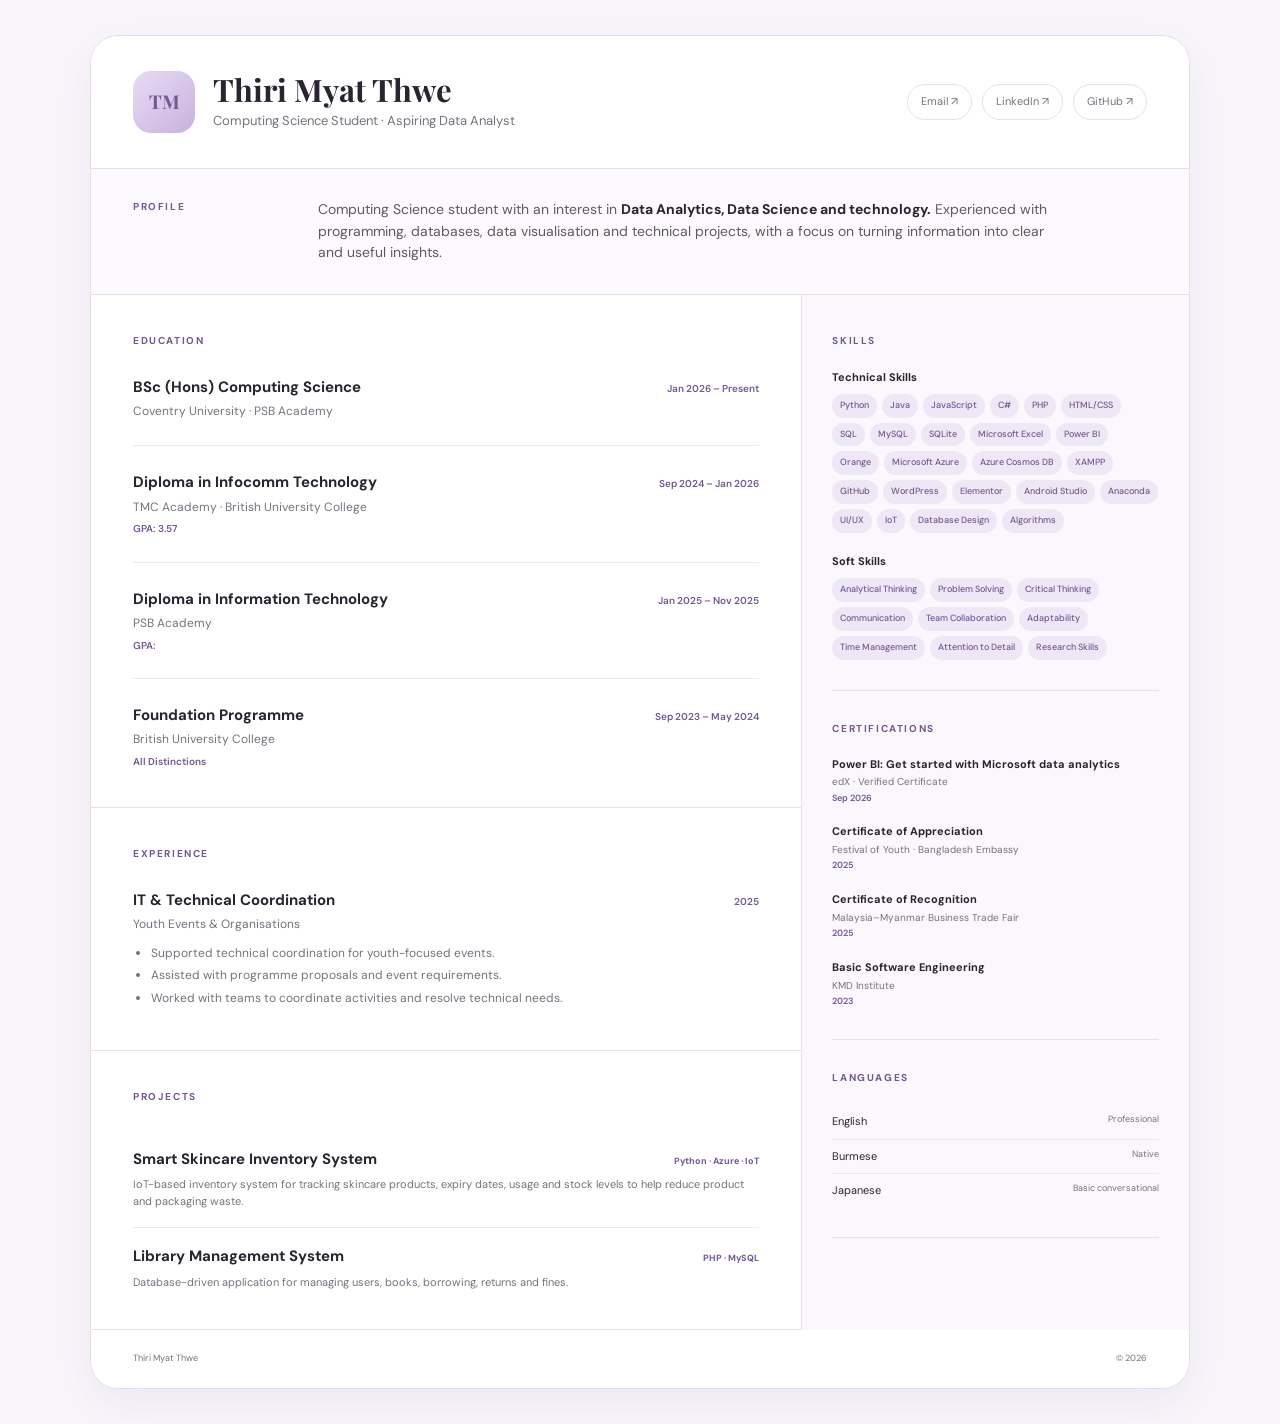
==== index.html @ 26fe5dc4 "Add files via upload" ====
<!DOCTYPE html>
<html lang="en">
<head>
    <meta charset="UTF-8">
    <meta name="viewport" content="width=device-width, initial-scale=1.0">

    <title>Thiri Myat Thwe | CV</title>

    <meta
        name="description"
        content="Thiri Myat Thwe — Computing Science student and aspiring Data Analyst."
    >

    <link rel="stylesheet" href="style.css">

    <link
        href="https://fonts.googleapis.com/css2?family=DM+Sans:wght@400;500;600;700&family=Playfair+Display:wght@600;700&display=swap"
        rel="stylesheet"
    >
</head>

<body>

    <div class="page">

        <!-- HEADER -->

        <header class="header">

            <div class="identity">

                <div class="avatar">
                    TM
                </div>

                <div>
                    <h1>Thiri Myat Thwe</h1>

                    <p>
                        Computing Science Student · Aspiring Data Analyst
                    </p>
                </div>

            </div>


            <div class="header-links">

                <a href="mailto:thirimyatthwe40@gmail.com">
                    Email ↗
                </a>

                <a
                    href="https://www.linkedin.com/in/thiri-myat-thwe-n1k1/"
                    target="_blank"
                >
                    LinkedIn ↗
                </a>

                <a
                    href="https://github.com/niki-ashlynn"
                    target="_blank"
                >
                    GitHub ↗
                </a>

            </div>

        </header>


        <!-- PROFILE -->

        <section class="profile">

            <div class="section-label">
                PROFILE
            </div>

            <div class="profile-content">

                <p>
                    Computing Science student with an interest in
                    <strong>Data Analytics, Data Science and technology.</strong>
                    Experienced with programming, databases, data visualisation
                    and technical projects, with a focus on turning information
                    into clear and useful insights.
                </p>

            </div>

        </section>


        <!-- TWO COLUMN AREA -->

        <div class="main-grid">


            <!-- LEFT COLUMN -->

            <main>


                <!-- EDUCATION -->

                <section class="cv-section">

                    <div class="section-label">
                        EDUCATION
                    </div>


                    <div class="entry">

                        <div class="entry-top">

                            <h2>
                                BSc (Hons) Computing Science
                            </h2>

                            <span>
                                Jan 2026 – Present
                            </span>

                        </div>

                        <p class="institution">
                            Coventry University · PSB Academy
                        </p>

                    </div>


                    <div class="entry">

                        <div class="entry-top">

                            <h2>
                                Diploma in Infocomm Technology
                            </h2>

                            <span>
                                Sep 2024 – Jan 2026
                            </span>

                        </div>

                        <p class="institution">
                            TMC Academy · British University College
                        </p>

                        <p class="detail">
                            GPA: 3.57
                        </p>

                    </div>


                    <div class="entry">

                        <div class="entry-top">

                            <h2>
                                Diploma in Information Technology
                            </h2>

                            <span>
                                Jan 2025 – Nov 2025
                            </span>

                        </div>

                        <p class="institution">
                            PSB Academy
                        </p>

                        <p class="detail">
                            GPA: 
                        </p>

                    </div>


                    <div class="entry">

                        <div class="entry-top">

                            <h2>
                                Foundation Programme
                            </h2>

                            <span>
                                Sep 2023 – May 2024
                            </span>

                        </div>

                        <p class="institution">
                            British University College
                        </p>

                        <p class="detail">
                            All Distinctions
                        </p>

                    </div>

                </section>


                <!-- EXPERIENCE -->

                <section class="cv-section">

                    <div class="section-label">
                        EXPERIENCE
                    </div>


                    <div class="entry">

                        <div class="entry-top">

                            <h2>
                                IT & Technical Coordination
                            </h2>

                            <span>
                                2025
                            </span>

                        </div>

                        <p class="institution">
                            Youth Events & Organisations
                        </p>

                        <ul>
                            <li>
                                Supported technical coordination for
                                youth-focused events.
                            </li>

                            <li>
                                Assisted with programme proposals and
                                event requirements.
                            </li>

                            <li>
                                Worked with teams to coordinate activities
                                and resolve technical needs.
                            </li>
                        </ul>

                    </div>

                </section>


                <!-- PROJECTS -->

                <section class="cv-section">

                    <div class="section-label">
                        PROJECTS
                    </div>


                    <div class="project">

                        <div class="project-title">

                            <h2>
                                Smart Skincare Inventory System
                            </h2>

                            <span>
                                Python · Azure · IoT
                            </span>

                        </div>

                        <p>
                            IoT-based inventory system for tracking skincare
                            products, expiry dates, usage and stock levels
                            to help reduce product and packaging waste.
                        </p>

                    </div>


                    <div class="project">

                        <div class="project-title">

                            <h2>
                                Library Management System
                            </h2>

                            <span>
                                PHP · MySQL
                            </span>

                        </div>

                        <p>
                            Database-driven application for managing users,
                            books, borrowing, returns and fines.
                        </p>

                    </div>

                </section>

            </main>


            <!-- RIGHT COLUMN -->

            <aside>


                <!-- SKILLS -->

<section class="side-section">

    <div class="section-label">
        SKILLS
    </div>

    <div class="skill-group">

        <h3>Technical Skills</h3>

        <div class="tags">
            <span>Python</span>
            <span>Java</span>
            <span>JavaScript</span>
            <span>C#</span>
            <span>PHP</span>
            <span>HTML/CSS</span>
            <span>SQL</span>
            <span>MySQL</span>
            <span>SQLite</span>
            <span>Microsoft Excel</span>
            <span>Power BI</span>
            <span>Orange</span>
            <span>Microsoft Azure</span>
            <span>Azure Cosmos DB</span>
            <span>XAMPP</span>
            <span>GitHub</span>
            <span>WordPress</span>
            <span>Elementor</span>
            <span>Android Studio</span>
            <span>Anaconda</span>
            <span>UI/UX</span>
            <span>IoT</span>
            <span>Database Design</span>
            <span>Algorithms</span>
        </div>

    </div>


    <div class="skill-group">

        <h3>Soft Skills</h3>

        <div class="tags">
            <span>Analytical Thinking</span>
            <span>Problem Solving</span>
            <span>Critical Thinking</span>
            <span>Communication</span>
            <span>Team Collaboration</span>
            <span>Adaptability</span>
            <span>Time Management</span>
            <span>Attention to Detail</span>
            <span>Research Skills</span>
        </div>

    </div>

</section>

                </section>


                <!-- CERTIFICATIONS -->

                <section class="side-section">

                    <div class="section-label">
                        CERTIFICATIONS
                    </div>


                    <div class="cert">

                        <h3>
                            Power BI: Get started with Microsoft data analytics
                        </h3>

                        <p>
                            edX · Verified Certificate
                        </p>

                        <span>
                            Sep 2026
                        </span>

                    </div>


                    <div class="cert">

                        <h3>
                            Certificate of Appreciation
                        </h3>

                        <p>
                            Festival of Youth · Bangladesh Embassy
                        </p>

                        <span>
                            2025
                        </span>

                    </div>


                    <div class="cert">

                        <h3>
                            Certificate of Recognition
                        </h3>

                        <p>
                            Malaysia–Myanmar Business Trade Fair
                        </p>

                        <span>
                            2025
                        </span>

                    </div>


                    <div class="cert">

                        <h3>
                            Basic Software Engineering
                        </h3>

                        <p>
                            KMD Institute
                        </p>

                        <span>
                            2023
                        </span>

                    </div>

                </section>


                <!-- LANGUAGES -->

                <section class="side-section">

                    <div class="section-label">
                        LANGUAGES
                    </div>

                    <div class="language">
                        <span>English</span>
                        <small>Professional</small>
                    </div>

                    <div class="language">
                        <span>Burmese</span>
                        <small>Native</small>
                    </div>

                    <div class="language">
                        <span>Japanese</span>
                        <small>Basic conversational</small>

                    </div>

                </section>


                
            </aside>

        </div>


        <!-- FOOTER -->

        <footer>

            <span>
                Thiri Myat Thwe
            </span>

            <span>
                © <span id="year"></span>
            </span>

        </footer>

    </div>


    <script src="script.js"></script>

</body>
</html>
---- style.css ----
/* ---------------------------------------------
   variables
--------------------------------------------- */

:root {

    --background: #f8f6fb;
    --white: #ffffff;

    --lavender: #a98acb;
    --lavender-dark: #745693;
    --lavender-light: #eee7f6;

    --text: #29242f;
    --muted: #77717e;

    --border: #e7dfed;

    --shadow:
        0 15px 45px rgba(92, 63, 117, 0.08);

    --radius: 20px;
}


/* ---------------------------------------------
   reset
--------------------------------------------- */

* {
    margin: 0;
    padding: 0;
    box-sizing: border-box;
}

html {
    scroll-behavior: smooth;
}

body {

    background: var(--background);

    color: var(--text);

    font-family: "DM Sans", sans-serif;

    line-height: 1.55;
}

a {
    color: inherit;
    text-decoration: none;
}


/* ---------------------------------------------
   main page
--------------------------------------------- */

.page {

    width: min(1100px, calc(100% - 32px));

    margin: 35px auto;

    background: var(--white);

    border: 1px solid var(--border);

    border-radius: 28px;

    box-shadow: var(--shadow);

    overflow: hidden;
}


/* ---------------------------------------------
   header
--------------------------------------------- */

.header {

    padding: 35px 42px;

    display: flex;

    align-items: center;

    justify-content: space-between;

    gap: 30px;

    border-bottom: 1px solid var(--border);
}

.identity {

    display: flex;

    align-items: center;

    gap: 18px;
}

.avatar {

    width: 62px;
    height: 62px;

    display: grid;

    place-items: center;

    flex-shrink: 0;

    border-radius: 18px;

    background:
        linear-gradient(
            135deg,
            #e8dcf4,
            #c8b1df
        );

    color: var(--lavender-dark);

    font-family: "Playfair Display", serif;

    font-size: 19px;

    font-weight: 700;
}

.identity h1 {

    font-family: "Playfair Display", serif;

    font-size: 31px;

    line-height: 1.1;
}

.identity p {

    margin-top: 5px;

    color: var(--muted);

    font-size: 13px;
}

.header-links {

    display: flex;

    gap: 10px;

    flex-wrap: wrap;

    justify-content: flex-end;
}

.header-links a {

    padding: 8px 13px;

    border: 1px solid var(--border);

    border-radius: 999px;

    color: var(--muted);

    font-size: 11px;

    transition: 0.2s;
}

.header-links a:hover {

    background: var(--lavender-light);

    color: var(--lavender-dark);

    border-color: #d9cbe7;
}


/* ---------------------------------------------
   profile
--------------------------------------------- */

.profile {

    display: grid;

    grid-template-columns: 150px 1fr;

    gap: 35px;

    padding: 30px 42px;

    background: #fcfaff;

    border-bottom: 1px solid var(--border);
}

.section-label {

    color: var(--lavender-dark);

    font-size: 10px;

    font-weight: 700;

    letter-spacing: 0.16em;
}

.profile-content {

    max-width: 730px;
}

.profile-content p {

    color: #5f5866;

    font-size: 14px;
}

.profile-content strong {

    color: var(--text);
}


/* ---------------------------------------------
   main grid
--------------------------------------------- */

.main-grid {

    display: grid;

    grid-template-columns: minmax(0, 1.65fr) minmax(280px, 0.9fr);
}


/* ---------------------------------------------
   sections
--------------------------------------------- */

.cv-section {

    padding: 38px 42px;

    border-bottom: 1px solid var(--border);
}

.cv-section > .section-label {

    margin-bottom: 27px;
}

.entry {

    padding-bottom: 25px;

    margin-bottom: 25px;

    border-bottom: 1px solid #eee9f1;
}

.entry:last-child {

    margin-bottom: 0;

    padding-bottom: 0;

    border-bottom: none;
}

.entry-top {

    display: flex;

    align-items: baseline;

    justify-content: space-between;

    gap: 20px;
}

.entry h2,
.project h2 {

    font-size: 15px;

    font-weight: 700;
}

.entry-top span {

    flex-shrink: 0;

    color: var(--lavender-dark);

    font-size: 10px;

    font-weight: 600;
}

.institution {

    margin-top: 3px;

    color: var(--muted);

    font-size: 12px;
}

.detail {

    margin-top: 5px;

    color: var(--lavender-dark);

    font-size: 10px;

    font-weight: 600;
}

.entry ul {

    margin-top: 10px;

    padding-left: 18px;

    color: var(--muted);

    font-size: 12px;
}

.entry li {

    margin-bottom: 4px;
}


/* ---------------------------------------------
   projects
--------------------------------------------- */

.project {

    padding: 17px 0;

    border-bottom: 1px solid #eee9f1;
}

.project:first-of-type {
    padding-top: 0;
}

.project:last-child {

    border-bottom: none;

    padding-bottom: 0;
}

.project-title {

    display: flex;

    align-items: baseline;

    justify-content: space-between;

    gap: 15px;
}

.project-title span {

    color: var(--lavender-dark);

    font-size: 9px;

    font-weight: 700;

    white-space: nowrap;
}

.project p {

    margin-top: 5px;

    color: var(--muted);

    font-size: 11px;
}


/* ---------------------------------------------
   sidebar
--------------------------------------------- */

aside {

    padding: 38px 30px;

    background: #faf8fc;

    border-left: 1px solid var(--border);
}

.side-section {

    padding-bottom: 30px;

    margin-bottom: 30px;

    border-bottom: 1px solid var(--border);
}

.side-section > .section-label {

    margin-bottom: 20px;
}


/* ---------------------------------------------
   skills
--------------------------------------------- */

.skill-group {

    margin-bottom: 20px;
}

.skill-group:last-child {
    margin-bottom: 0;
}

.skill-group h3 {

    margin-bottom: 8px;

    font-size: 11px;
}

.tags {

    display: flex;

    flex-wrap: wrap;

    gap: 5px;
}

.tags span {

    padding: 5px 8px;

    background: var(--lavender-light);

    color: var(--lavender-dark);

    border-radius: 999px;

    font-size: 9px;

    font-weight: 500;
}


/* ---------------------------------------------
   certifications
--------------------------------------------- */

.cert {

    margin-bottom: 19px;
}

.cert:last-child {
    margin-bottom: 0;
}

.cert h3 {

    font-size: 11px;

    line-height: 1.4;
}

.cert p {

    margin-top: 2px;

    color: var(--muted);

    font-size: 10px;
}

.cert span {

    display: block;

    margin-top: 2px;

    color: var(--lavender-dark);

    font-size: 9px;

    font-weight: 600;
}


/* ---------------------------------------------
   languages
--------------------------------------------- */

.language {

    display: flex;

    justify-content: space-between;

    padding: 8px 0;

    border-bottom: 1px solid #eee9f1;

    font-size: 11px;
}

.language:last-child {
    border-bottom: none;
}

.language small {

    color: var(--muted);

    font-size: 9px;
}


/* ---------------------------------------------
   resume box
--------------------------------------------- */

.resume-box {

    display: flex;

    align-items: center;

    justify-content: space-between;

    gap: 15px;

    padding: 16px;

    background: var(--lavender-light);

    border-radius: 16px;
}

.resume-box strong {

    display: block;

    font-size: 11px;
}

.resume-box p {

    margin-top: 2px;

    color: var(--muted);

    font-size: 9px;
}

.resume-box a {

    width: 35px;
    height: 35px;

    display: grid;

    place-items: center;

    flex-shrink: 0;

    background: var(--lavender-dark);

    color: white;

    border-radius: 50%;

    font-size: 15px;

    transition: 0.2s;
}

.resume-box a:hover {

    transform: translateY(-2px);

    background: #634681;
}


/* ---------------------------------------------
   footer
--------------------------------------------- */

footer {

    padding: 22px 42px;

    display: flex;

    justify-content: space-between;

    color: var(--muted);

    font-size: 9px;
}


/* ---------------------------------------------
   mobile
--------------------------------------------- */

@media (max-width: 760px) {

    .page {

        width: calc(100% - 18px);

        margin: 9px auto;

        border-radius: 20px;
    }


    .header {

        padding: 25px 22px;

        align-items: flex-start;

        flex-direction: column;
    }


    .header-links {

        justify-content: flex-start;
    }


    .identity h1 {

        font-size: 27px;
    }


    .profile {

        grid-template-columns: 1fr;

        gap: 12px;

        padding: 25px 22px;
    }


    .main-grid {

        grid-template-columns: 1fr;
    }


    .cv-section {

        padding: 30px 22px;
    }


    aside {

        padding: 30px 22px;

        border-left: none;

        border-top: 1px solid var(--border);
    }


    .entry-top {

        align-items: flex-start;

        flex-direction: column;

        gap: 3px;
    }


    .project-title {

        align-items: flex-start;

        flex-direction: column;

        gap: 4px;
    }


    footer {

        padding: 20px 22px;
    }

}


@media (max-width: 430px) {

    .header-links a {

        font-size: 10px;

        padding: 7px 10px;
    }


    .avatar {

        width: 55px;
        height: 55px;
    }


    .identity h1 {

        font-size: 24px;
    }


    .identity p {

        font-size: 11px;
    }

}
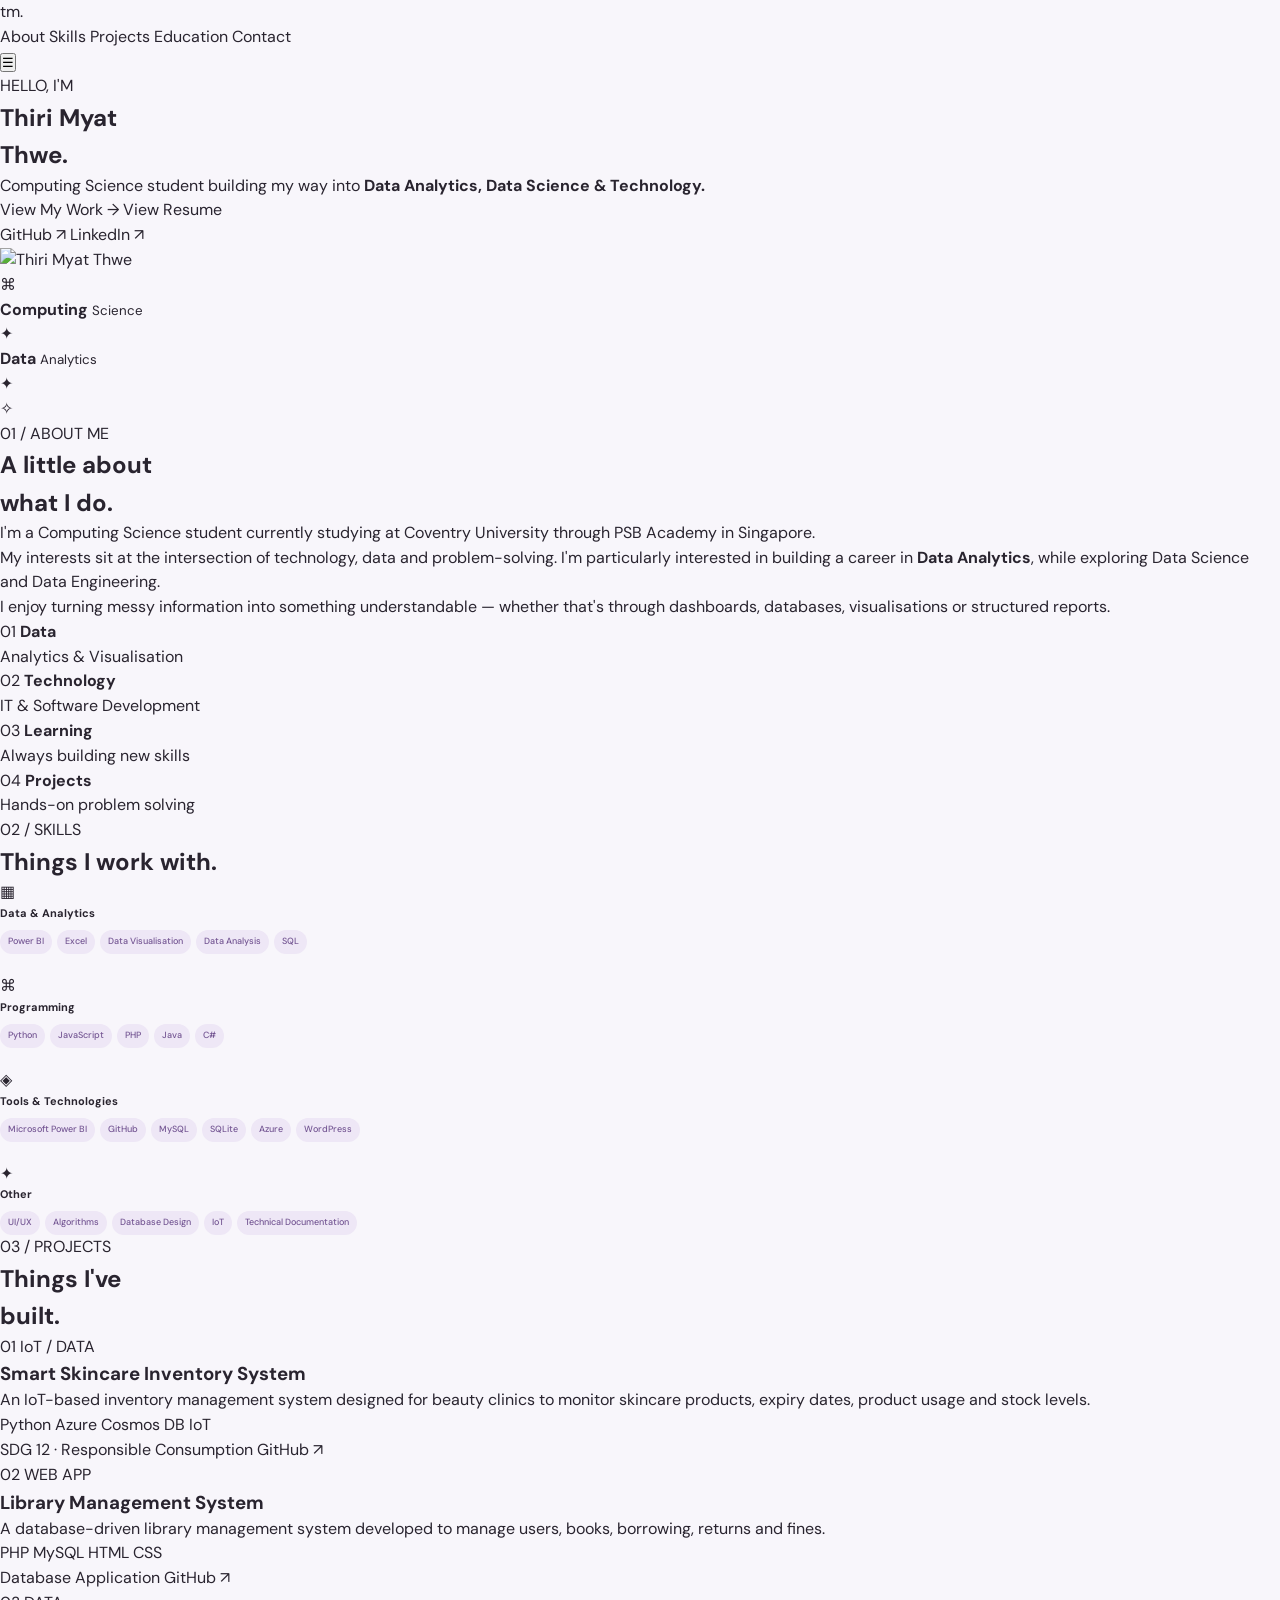
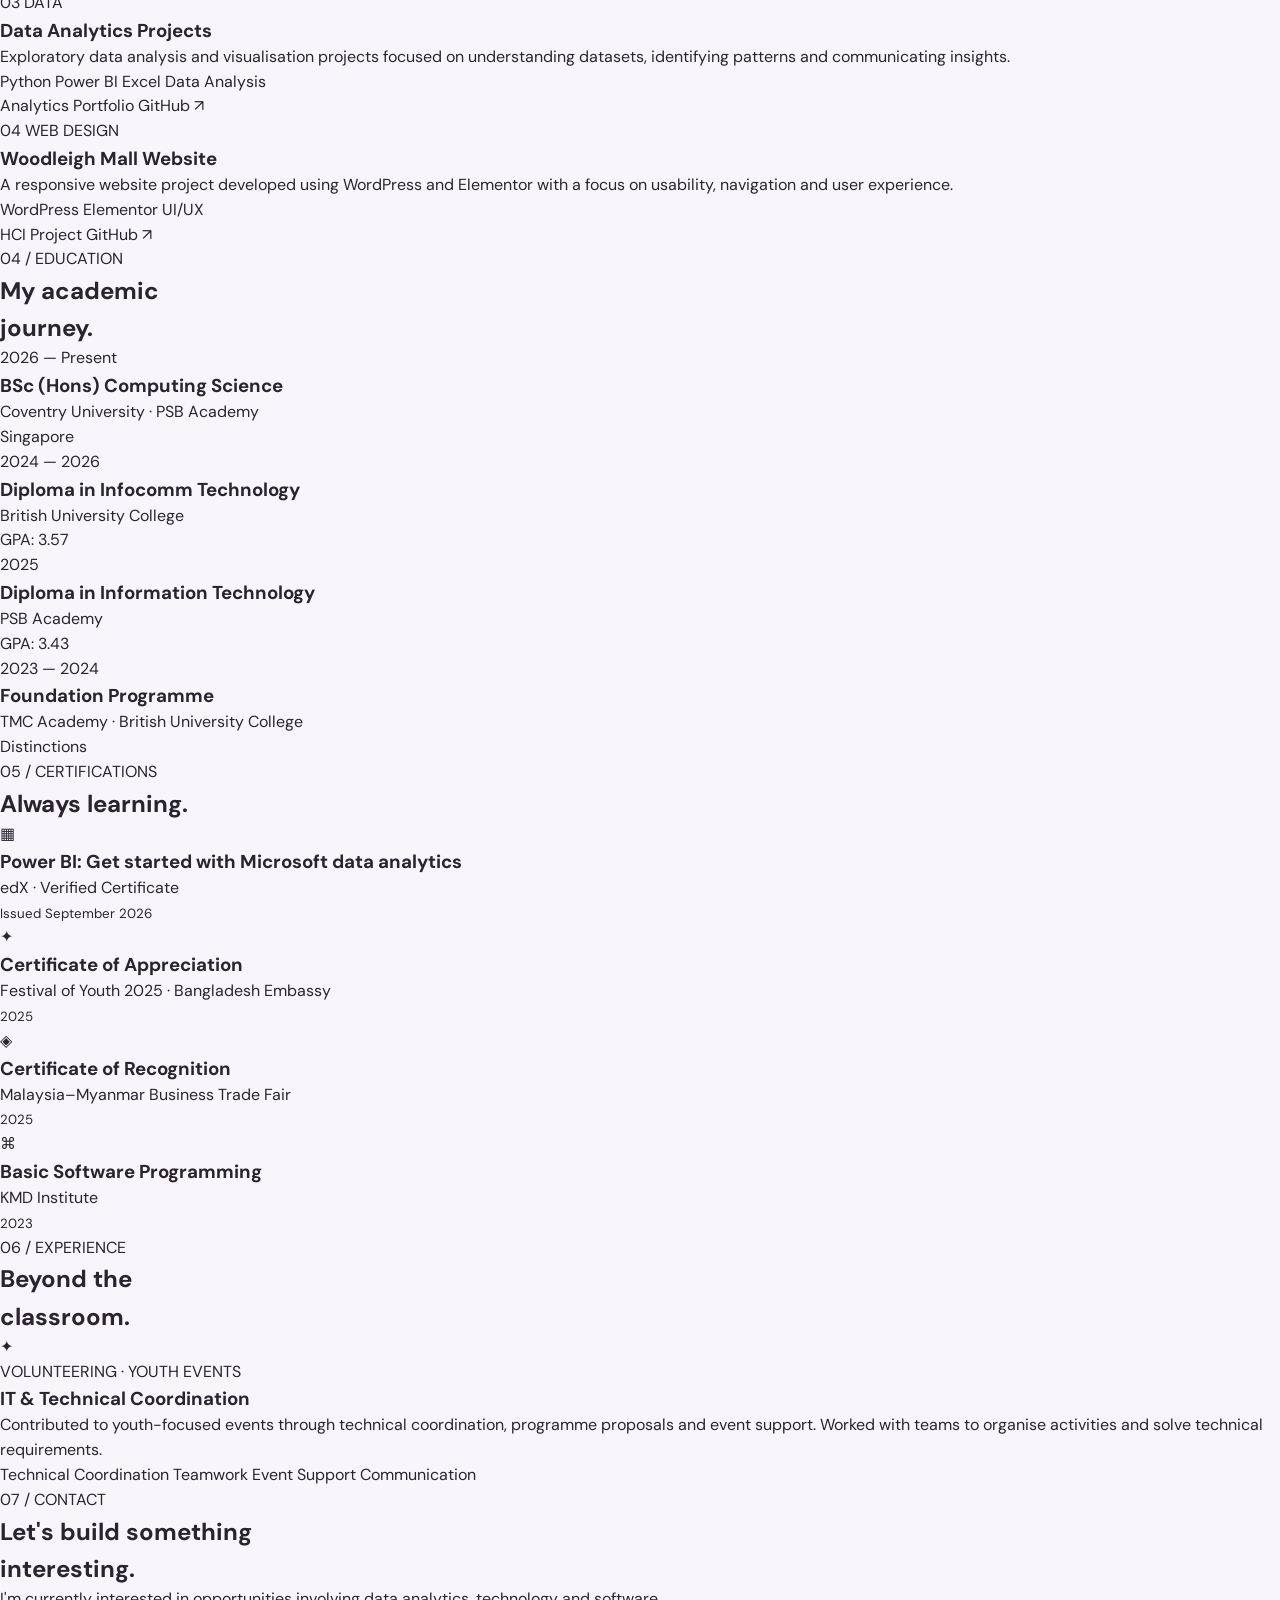
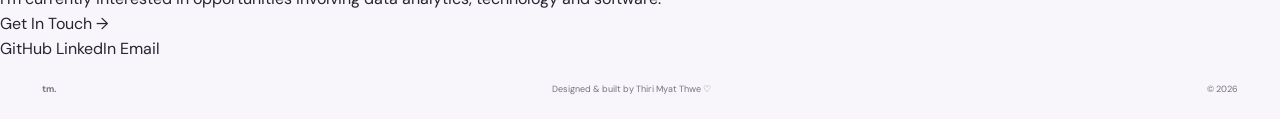
==== commit d055b38b: "Revise CV webpage structure and content Updated the content and structure of the CV webpage, includi" ====
--- a/index.html
+++ b/index.html
@@ -4,518 +4,649 @@
     <meta charset="UTF-8">
     <meta name="viewport" content="width=device-width, initial-scale=1.0">
 
-    <title>Thiri Myat Thwe | CV</title>
+    <title>Thiri Myat Thwe | Computing Science</title>
 
     <meta
         name="description"
-        content="Thiri Myat Thwe — Computing Science student and aspiring Data Analyst."
+        content="Portfolio of Thiri Myat Thwe — Computing Science student interested in Data Analytics, Data Science and Technology."
     >
 
     <link rel="stylesheet" href="style.css">
 
     <link
-        href="https://fonts.googleapis.com/css2?family=DM+Sans:wght@400;500;600;700&family=Playfair+Display:wght@600;700&display=swap"
+        href="https://fonts.googleapis.com/css2?family=DM+Sans:wght@400;500;600;700&family=Playfair+Display:wght@500;600;700&display=swap"
         rel="stylesheet"
     >
 </head>
 
 <body>
 
-    <div class="page">
-
-        <!-- HEADER -->
-
-        <header class="header">
-
-            <div class="identity">
-
-                <div class="avatar">
-                    TM
-                </div>
-
-                <div>
-                    <h1>Thiri Myat Thwe</h1>
-
-                    <p>
-                        Computing Science Student · Aspiring Data Analyst
-                    </p>
-                </div>
-
-            </div>
-
-
-            <div class="header-links">
-
-                <a href="mailto:thirimyatthwe40@gmail.com">
-                    Email ↗
+    <!-- NAVIGATION -->
+    <header class="navbar">
+        <a href="#home" class="logo">tm<span>.</span></a>
+
+        <nav id="navMenu">
+            <a href="#about">About</a>
+            <a href="#skills">Skills</a>
+            <a href="#projects">Projects</a>
+            <a href="#education">Education</a>
+            <a href="#contact">Contact</a>
+        </nav>
+
+        <button class="menu-btn" id="menuBtn">☰</button>
+    </header>
+
+
+    <!-- HERO -->
+    <main>
+
+        <section class="hero" id="home">
+
+            <div class="hero-content">
+
+                <p class="eyebrow">HELLO, I'M</p>
+
+                <h1>
+                    Thiri Myat<br>
+                    <span>Thwe.</span>
+                </h1>
+
+                <p class="hero-description">
+                    Computing Science student building my way into
+                    <strong>Data Analytics, Data Science & Technology.</strong>
+                </p>
+
+                <div class="hero-buttons">
+                    <a href="#projects" class="btn primary-btn">
+                        View My Work →
+                    </a>
+
+                    <a href="assets/resume.pdf" class="btn secondary-btn" target="_blank">
+                        View Resume
+                    </a>
+                </div>
+
+                <div class="social-links">
+                    <a href="https://github.com/YOUR_USERNAME" target="_blank">
+                        GitHub ↗
+                    </a>
+
+                    <a href="https://www.linkedin.com/in/YOUR_USERNAME/" target="_blank">
+                        LinkedIn ↗
+                    </a>
+                </div>
+
+            </div>
+
+
+            <div class="hero-card">
+
+                <div class="profile-circle">
+                    <img src="assets/profile.jpg" alt="Thiri Myat Thwe">
+                </div>
+
+                <div class="floating-card card-one">
+                    <span>⌘</span>
+                    <div>
+                        <strong>Computing</strong>
+                        <small>Science</small>
+                    </div>
+                </div>
+
+                <div class="floating-card card-two">
+                    <span>✦</span>
+                    <div>
+                        <strong>Data</strong>
+                        <small>Analytics</small>
+                    </div>
+                </div>
+
+                <div class="sparkle sparkle-one">✦</div>
+                <div class="sparkle sparkle-two">✧</div>
+
+            </div>
+
+        </section>
+
+
+        <!-- ABOUT -->
+        <section class="section" id="about">
+
+            <div class="section-heading">
+                <p class="eyebrow">01 / ABOUT ME</p>
+                <h2>A little about<br><span>what I do.</span></h2>
+            </div>
+
+            <div class="about-grid">
+
+                <div class="about-text">
+
+                    <p>
+                        I'm a Computing Science student currently studying at
+                        Coventry University through PSB Academy in Singapore.
+                    </p>
+
+                    <p>
+                        My interests sit at the intersection of technology,
+                        data and problem-solving. I'm particularly interested
+                        in building a career in <strong>Data Analytics</strong>,
+                        while exploring Data Science and Data Engineering.
+                    </p>
+
+                    <p>
+                        I enjoy turning messy information into something
+                        understandable — whether that's through dashboards,
+                        databases, visualisations or structured reports.
+                    </p>
+
+                </div>
+
+                <div class="stats">
+
+                    <div class="stat-card">
+                        <span>01</span>
+                        <strong>Data</strong>
+                        <p>Analytics & Visualisation</p>
+                    </div>
+
+                    <div class="stat-card">
+                        <span>02</span>
+                        <strong>Technology</strong>
+                        <p>IT & Software Development</p>
+                    </div>
+
+                    <div class="stat-card">
+                        <span>03</span>
+                        <strong>Learning</strong>
+                        <p>Always building new skills</p>
+                    </div>
+
+                    <div class="stat-card">
+                        <span>04</span>
+                        <strong>Projects</strong>
+                        <p>Hands-on problem solving</p>
+                    </div>
+
+                </div>
+
+            </div>
+
+        </section>
+
+
+        <!-- SKILLS -->
+        <section class="section lavender-section" id="skills">
+
+            <div class="section-heading center-heading">
+                <p class="eyebrow">02 / SKILLS</p>
+                <h2>Things I work <span>with.</span></h2>
+            </div>
+
+            <div class="skills-container">
+
+                <div class="skill-group">
+                    <div class="skill-icon">▦</div>
+
+                    <h3>Data & Analytics</h3>
+
+                    <div class="tags">
+                        <span>Power BI</span>
+                        <span>Excel</span>
+                        <span>Data Visualisation</span>
+                        <span>Data Analysis</span>
+                        <span>SQL</span>
+                    </div>
+                </div>
+
+
+                <div class="skill-group">
+                    <div class="skill-icon">⌘</div>
+
+                    <h3>Programming</h3>
+
+                    <div class="tags">
+                        <span>Python</span>
+                        <span>JavaScript</span>
+                        <span>PHP</span>
+                        <span>Java</span>
+                        <span>C#</span>
+                    </div>
+                </div>
+
+
+                <div class="skill-group">
+                    <div class="skill-icon">◈</div>
+
+                    <h3>Tools & Technologies</h3>
+
+                    <div class="tags">
+                        <span>Microsoft Power BI</span>
+                        <span>GitHub</span>
+                        <span>MySQL</span>
+                        <span>SQLite</span>
+                        <span>Azure</span>
+                        <span>WordPress</span>
+                    </div>
+                </div>
+
+
+                <div class="skill-group">
+                    <div class="skill-icon">✦</div>
+
+                    <h3>Other</h3>
+
+                    <div class="tags">
+                        <span>UI/UX</span>
+                        <span>Algorithms</span>
+                        <span>Database Design</span>
+                        <span>IoT</span>
+                        <span>Technical Documentation</span>
+                    </div>
+                </div>
+
+            </div>
+
+        </section>
+
+
+        <!-- PROJECTS -->
+        <section class="section" id="projects">
+
+            <div class="section-heading">
+                <p class="eyebrow">03 / PROJECTS</p>
+                <h2>Things I've<br><span>built.</span></h2>
+            </div>
+
+
+            <div class="projects-grid">
+
+
+                <!-- PROJECT 1 -->
+                <article class="project-card featured">
+
+                    <div class="project-top">
+                        <span class="project-number">01</span>
+                        <span class="project-type">IoT / DATA</span>
+                    </div>
+
+                    <h3>Smart Skincare Inventory System</h3>
+
+                    <p>
+                        An IoT-based inventory management system designed
+                        for beauty clinics to monitor skincare products,
+                        expiry dates, product usage and stock levels.
+                    </p>
+
+                    <div class="project-tags">
+                        <span>Python</span>
+                        <span>Azure</span>
+                        <span>Cosmos DB</span>
+                        <span>IoT</span>
+                    </div>
+
+                    <div class="project-footer">
+                        <span>SDG 12 · Responsible Consumption</span>
+
+                        <a href="https://github.com/YOUR_USERNAME" target="_blank">
+                            GitHub ↗
+                        </a>
+                    </div>
+
+                </article>
+
+
+                <!-- PROJECT 2 -->
+                <article class="project-card">
+
+                    <div class="project-top">
+                        <span class="project-number">02</span>
+                        <span class="project-type">WEB APP</span>
+                    </div>
+
+                    <h3>Library Management System</h3>
+
+                    <p>
+                        A database-driven library management system
+                        developed to manage users, books, borrowing,
+                        returns and fines.
+                    </p>
+
+                    <div class="project-tags">
+                        <span>PHP</span>
+                        <span>MySQL</span>
+                        <span>HTML</span>
+                        <span>CSS</span>
+                    </div>
+
+                    <div class="project-footer">
+                        <span>Database Application</span>
+
+                        <a href="https://github.com/YOUR_USERNAME" target="_blank">
+                            GitHub ↗
+                        </a>
+                    </div>
+
+                </article>
+
+
+                <!-- PROJECT 3 -->
+                <article class="project-card">
+
+                    <div class="project-top">
+                        <span class="project-number">03</span>
+                        <span class="project-type">DATA</span>
+                    </div>
+
+                    <h3>Data Analytics Projects</h3>
+
+                    <p>
+                        Exploratory data analysis and visualisation projects
+                        focused on understanding datasets, identifying
+                        patterns and communicating insights.
+                    </p>
+
+                    <div class="project-tags">
+                        <span>Python</span>
+                        <span>Power BI</span>
+                        <span>Excel</span>
+                        <span>Data Analysis</span>
+                    </div>
+
+                    <div class="project-footer">
+                        <span>Analytics Portfolio</span>
+
+                        <a href="https://github.com/YOUR_USERNAME" target="_blank">
+                            GitHub ↗
+                        </a>
+                    </div>
+
+                </article>
+
+
+                <!-- PROJECT 4 -->
+                <article class="project-card">
+
+                    <div class="project-top">
+                        <span class="project-number">04</span>
+                        <span class="project-type">WEB DESIGN</span>
+                    </div>
+
+                    <h3>Woodleigh Mall Website</h3>
+
+                    <p>
+                        A responsive website project developed using
+                        WordPress and Elementor with a focus on usability,
+                        navigation and user experience.
+                    </p>
+
+                    <div class="project-tags">
+                        <span>WordPress</span>
+                        <span>Elementor</span>
+                        <span>UI/UX</span>
+                    </div>
+
+                    <div class="project-footer">
+                        <span>HCI Project</span>
+
+                        <a href="https://github.com/YOUR_USERNAME" target="_blank">
+                            GitHub ↗
+                        </a>
+                    </div>
+
+                </article>
+
+            </div>
+
+        </section>
+
+
+        <!-- EDUCATION -->
+        <section class="section lavender-section" id="education">
+
+            <div class="section-heading">
+                <p class="eyebrow">04 / EDUCATION</p>
+                <h2>My academic<br><span>journey.</span></h2>
+            </div>
+
+            <div class="timeline">
+
+                <div class="timeline-item">
+
+                    <div class="timeline-dot"></div>
+
+                    <div class="timeline-date">
+                        2026 — Present
+                    </div>
+
+                    <div class="timeline-content">
+                        <h3>BSc (Hons) Computing Science</h3>
+                        <p>Coventry University · PSB Academy</p>
+                        <span>Singapore</span>
+                    </div>
+
+                </div>
+
+
+                <div class="timeline-item">
+
+                    <div class="timeline-dot"></div>
+
+                    <div class="timeline-date">
+                        2024 — 2026
+                    </div>
+
+                    <div class="timeline-content">
+                        <h3>Diploma in Infocomm Technology</h3>
+                        <p>British University College</p>
+                        <span>GPA: 3.57</span>
+                    </div>
+
+                </div>
+
+
+                <div class="timeline-item">
+
+                    <div class="timeline-dot"></div>
+
+                    <div class="timeline-date">
+                        2025
+                    </div>
+
+                    <div class="timeline-content">
+                        <h3>Diploma in Information Technology</h3>
+                        <p>PSB Academy</p>
+                        <span>GPA: 3.43</span>
+                    </div>
+
+                </div>
+
+
+                <div class="timeline-item">
+
+                    <div class="timeline-dot"></div>
+
+                    <div class="timeline-date">
+                        2023 — 2024
+                    </div>
+
+                    <div class="timeline-content">
+                        <h3>Foundation Programme</h3>
+                        <p>TMC Academy · British University College</p>
+                        <span>Distinctions</span>
+                    </div>
+
+                </div>
+
+            </div>
+
+        </section>
+
+
+        <!-- CERTIFICATIONS -->
+        <section class="section">
+
+            <div class="section-heading">
+                <p class="eyebrow">05 / CERTIFICATIONS</p>
+                <h2>Always <span>learning.</span></h2>
+            </div>
+
+            <div class="certifications">
+
+                <div class="cert-card">
+                    <div class="cert-icon">▦</div>
+
+                    <div>
+                        <h3>Power BI: Get started with Microsoft data analytics</h3>
+                        <p>edX · Verified Certificate</p>
+                        <small>Issued September 2026</small>
+                    </div>
+                </div>
+
+
+                <div class="cert-card">
+                    <div class="cert-icon">✦</div>
+
+                    <div>
+                        <h3>Certificate of Appreciation</h3>
+                        <p>Festival of Youth 2025 · Bangladesh Embassy</p>
+                        <small>2025</small>
+                    </div>
+                </div>
+
+
+                <div class="cert-card">
+                    <div class="cert-icon">◈</div>
+
+                    <div>
+                        <h3>Certificate of Recognition</h3>
+                        <p>Malaysia–Myanmar Business Trade Fair</p>
+                        <small>2025</small>
+                    </div>
+                </div>
+
+
+                <div class="cert-card">
+                    <div class="cert-icon">⌘</div>
+
+                    <div>
+                        <h3>Basic Software Programming</h3>
+                        <p>KMD Institute</p>
+                        <small>2023</small>
+                    </div>
+                </div>
+
+            </div>
+
+        </section>
+
+
+        <!-- EXPERIENCE -->
+        <section class="section experience-section">
+
+            <div class="section-heading">
+                <p class="eyebrow">06 / EXPERIENCE</p>
+                <h2>Beyond the<br><span>classroom.</span></h2>
+            </div>
+
+            <div class="experience-card">
+
+                <div class="experience-icon">✦</div>
+
+                <div class="experience-content">
+
+                    <span class="experience-label">
+                        VOLUNTEERING · YOUTH EVENTS
+                    </span>
+
+                    <h3>IT & Technical Coordination</h3>
+
+                    <p>
+                        Contributed to youth-focused events through technical
+                        coordination, programme proposals and event support.
+                        Worked with teams to organise activities and solve
+                        technical requirements.
+                    </p>
+
+                    <div class="experience-tags">
+                        <span>Technical Coordination</span>
+                        <span>Teamwork</span>
+                        <span>Event Support</span>
+                        <span>Communication</span>
+                    </div>
+
+                </div>
+
+            </div>
+
+        </section>
+
+
+        <!-- CONTACT -->
+        <section class="contact-section" id="contact">
+
+            <div class="contact-inner">
+
+                <p class="eyebrow">07 / CONTACT</p>
+
+                <h2>
+                    Let's build something<br>
+                    <span>interesting.</span>
+                </h2>
+
+                <p class="contact-text">
+                    I'm currently interested in opportunities involving
+                    data analytics, technology and software.
+                </p>
+
+                <a
+                    href="mailto:YOUR_EMAIL@example.com"
+                    class="btn primary-btn contact-btn"
+                >
+                    Get In Touch →
                 </a>
 
-                <a
-                    href="https://www.linkedin.com/in/thiri-myat-thwe-n1k1/"
-                    target="_blank"
-                >
-                    LinkedIn ↗
-                </a>
-
-                <a
-                    href="https://github.com/niki-ashlynn"
-                    target="_blank"
-                >
-                    GitHub ↗
-                </a>
-
-            </div>
-
-        </header>
-
-
-        <!-- PROFILE -->
-
-        <section class="profile">
-
-            <div class="section-label">
-                PROFILE
-            </div>
-
-            <div class="profile-content">
-
-                <p>
-                    Computing Science student with an interest in
-                    <strong>Data Analytics, Data Science and technology.</strong>
-                    Experienced with programming, databases, data visualisation
-                    and technical projects, with a focus on turning information
-                    into clear and useful insights.
-                </p>
-
-            </div>
-
-        </section>
-
-
-        <!-- TWO COLUMN AREA -->
-
-        <div class="main-grid">
-
-
-            <!-- LEFT COLUMN -->
-
-            <main>
-
-
-                <!-- EDUCATION -->
-
-                <section class="cv-section">
-
-                    <div class="section-label">
-                        EDUCATION
-                    </div>
-
-
-                    <div class="entry">
-
-                        <div class="entry-top">
-
-                            <h2>
-                                BSc (Hons) Computing Science
-                            </h2>
-
-                            <span>
-                                Jan 2026 – Present
-                            </span>
-
-                        </div>
-
-                        <p class="institution">
-                            Coventry University · PSB Academy
-                        </p>
-
-                    </div>
-
-
-                    <div class="entry">
-
-                        <div class="entry-top">
-
-                            <h2>
-                                Diploma in Infocomm Technology
-                            </h2>
-
-                            <span>
-                                Sep 2024 – Jan 2026
-                            </span>
-
-                        </div>
-
-                        <p class="institution">
-                            TMC Academy · British University College
-                        </p>
-
-                        <p class="detail">
-                            GPA: 3.57
-                        </p>
-
-                    </div>
-
-
-                    <div class="entry">
-
-                        <div class="entry-top">
-
-                            <h2>
-                                Diploma in Information Technology
-                            </h2>
-
-                            <span>
-                                Jan 2025 – Nov 2025
-                            </span>
-
-                        </div>
-
-                        <p class="institution">
-                            PSB Academy
-                        </p>
-
-                        <p class="detail">
-                            GPA: 
-                        </p>
-
-                    </div>
-
-
-                    <div class="entry">
-
-                        <div class="entry-top">
-
-                            <h2>
-                                Foundation Programme
-                            </h2>
-
-                            <span>
-                                Sep 2023 – May 2024
-                            </span>
-
-                        </div>
-
-                        <p class="institution">
-                            British University College
-                        </p>
-
-                        <p class="detail">
-                            All Distinctions
-                        </p>
-
-                    </div>
-
-                </section>
-
-
-                <!-- EXPERIENCE -->
-
-                <section class="cv-section">
-
-                    <div class="section-label">
-                        EXPERIENCE
-                    </div>
-
-
-                    <div class="entry">
-
-                        <div class="entry-top">
-
-                            <h2>
-                                IT & Technical Coordination
-                            </h2>
-
-                            <span>
-                                2025
-                            </span>
-
-                        </div>
-
-                        <p class="institution">
-                            Youth Events & Organisations
-                        </p>
-
-                        <ul>
-                            <li>
-                                Supported technical coordination for
-                                youth-focused events.
-                            </li>
-
-                            <li>
-                                Assisted with programme proposals and
-                                event requirements.
-                            </li>
-
-                            <li>
-                                Worked with teams to coordinate activities
-                                and resolve technical needs.
-                            </li>
-                        </ul>
-
-                    </div>
-
-                </section>
-
-
-                <!-- PROJECTS -->
-
-                <section class="cv-section">
-
-                    <div class="section-label">
-                        PROJECTS
-                    </div>
-
-
-                    <div class="project">
-
-                        <div class="project-title">
-
-                            <h2>
-                                Smart Skincare Inventory System
-                            </h2>
-
-                            <span>
-                                Python · Azure · IoT
-                            </span>
-
-                        </div>
-
-                        <p>
-                            IoT-based inventory system for tracking skincare
-                            products, expiry dates, usage and stock levels
-                            to help reduce product and packaging waste.
-                        </p>
-
-                    </div>
-
-
-                    <div class="project">
-
-                        <div class="project-title">
-
-                            <h2>
-                                Library Management System
-                            </h2>
-
-                            <span>
-                                PHP · MySQL
-                            </span>
-
-                        </div>
-
-                        <p>
-                            Database-driven application for managing users,
-                            books, borrowing, returns and fines.
-                        </p>
-
-                    </div>
-
-                </section>
-
-            </main>
-
-
-            <!-- RIGHT COLUMN -->
-
-            <aside>
-
-
-                <!-- SKILLS -->
-
-<section class="side-section">
-
-    <div class="section-label">
-        SKILLS
-    </div>
-
-    <div class="skill-group">
-
-        <h3>Technical Skills</h3>
-
-        <div class="tags">
-            <span>Python</span>
-            <span>Java</span>
-            <span>JavaScript</span>
-            <span>C#</span>
-            <span>PHP</span>
-            <span>HTML/CSS</span>
-            <span>SQL</span>
-            <span>MySQL</span>
-            <span>SQLite</span>
-            <span>Microsoft Excel</span>
-            <span>Power BI</span>
-            <span>Orange</span>
-            <span>Microsoft Azure</span>
-            <span>Azure Cosmos DB</span>
-            <span>XAMPP</span>
-            <span>GitHub</span>
-            <span>WordPress</span>
-            <span>Elementor</span>
-            <span>Android Studio</span>
-            <span>Anaconda</span>
-            <span>UI/UX</span>
-            <span>IoT</span>
-            <span>Database Design</span>
-            <span>Algorithms</span>
+                <div class="contact-links">
+
+                    <a href="https://github.com/YOUR_USERNAME" target="_blank">
+                        GitHub
+                    </a>
+
+                    <a href="https://www.linkedin.com/in/YOUR_USERNAME/" target="_blank">
+                        LinkedIn
+                    </a>
+
+                    <a href="mailto:YOUR_EMAIL@example.com">
+                        Email
+                    </a>
+
+                </div>
+
+            </div>
+
+        </section>
+
+    </main>
+
+
+    <!-- FOOTER -->
+    <footer>
+
+        <div>
+            <strong>tm<span>.</span></strong>
         </div>
 
-    </div>
-
-
-    <div class="skill-group">
-
-        <h3>Soft Skills</h3>
-
-        <div class="tags">
-            <span>Analytical Thinking</span>
-            <span>Problem Solving</span>
-            <span>Critical Thinking</span>
-            <span>Communication</span>
-            <span>Team Collaboration</span>
-            <span>Adaptability</span>
-            <span>Time Management</span>
-            <span>Attention to Detail</span>
-            <span>Research Skills</span>
-        </div>
-
-    </div>
-
-</section>
-
-                </section>
-
-
-                <!-- CERTIFICATIONS -->
-
-                <section class="side-section">
-
-                    <div class="section-label">
-                        CERTIFICATIONS
-                    </div>
-
-
-                    <div class="cert">
-
-                        <h3>
-                            Power BI: Get started with Microsoft data analytics
-                        </h3>
-
-                        <p>
-                            edX · Verified Certificate
-                        </p>
-
-                        <span>
-                            Sep 2026
-                        </span>
-
-                    </div>
-
-
-                    <div class="cert">
-
-                        <h3>
-                            Certificate of Appreciation
-                        </h3>
-
-                        <p>
-                            Festival of Youth · Bangladesh Embassy
-                        </p>
-
-                        <span>
-                            2025
-                        </span>
-
-                    </div>
-
-
-                    <div class="cert">
-
-                        <h3>
-                            Certificate of Recognition
-                        </h3>
-
-                        <p>
-                            Malaysia–Myanmar Business Trade Fair
-                        </p>
-
-                        <span>
-                            2025
-                        </span>
-
-                    </div>
-
-
-                    <div class="cert">
-
-                        <h3>
-                            Basic Software Engineering
-                        </h3>
-
-                        <p>
-                            KMD Institute
-                        </p>
-
-                        <span>
-                            2023
-                        </span>
-
-                    </div>
-
-                </section>
-
-
-                <!-- LANGUAGES -->
-
-                <section class="side-section">
-
-                    <div class="section-label">
-                        LANGUAGES
-                    </div>
-
-                    <div class="language">
-                        <span>English</span>
-                        <small>Professional</small>
-                    </div>
-
-                    <div class="language">
-                        <span>Burmese</span>
-                        <small>Native</small>
-                    </div>
-
-                    <div class="language">
-                        <span>Japanese</span>
-                        <small>Basic conversational</small>
-
-                    </div>
-
-                </section>
-
-
-                
-            </aside>
-
-        </div>
-
-
-        <!-- FOOTER -->
-
-        <footer>
-
-            <span>
-                Thiri Myat Thwe
-            </span>
-
-            <span>
-                © <span id="year"></span>
-            </span>
-
-        </footer>
-
-    </div>
+        <p>
+            Designed & built by Thiri Myat Thwe ♡
+        </p>
+
+        <p>
+            © <span id="year"></span>
+        </p>
+
+    </footer>
 
 
     <script src="script.js"></script>
 
 </body>
-</html>+</html>
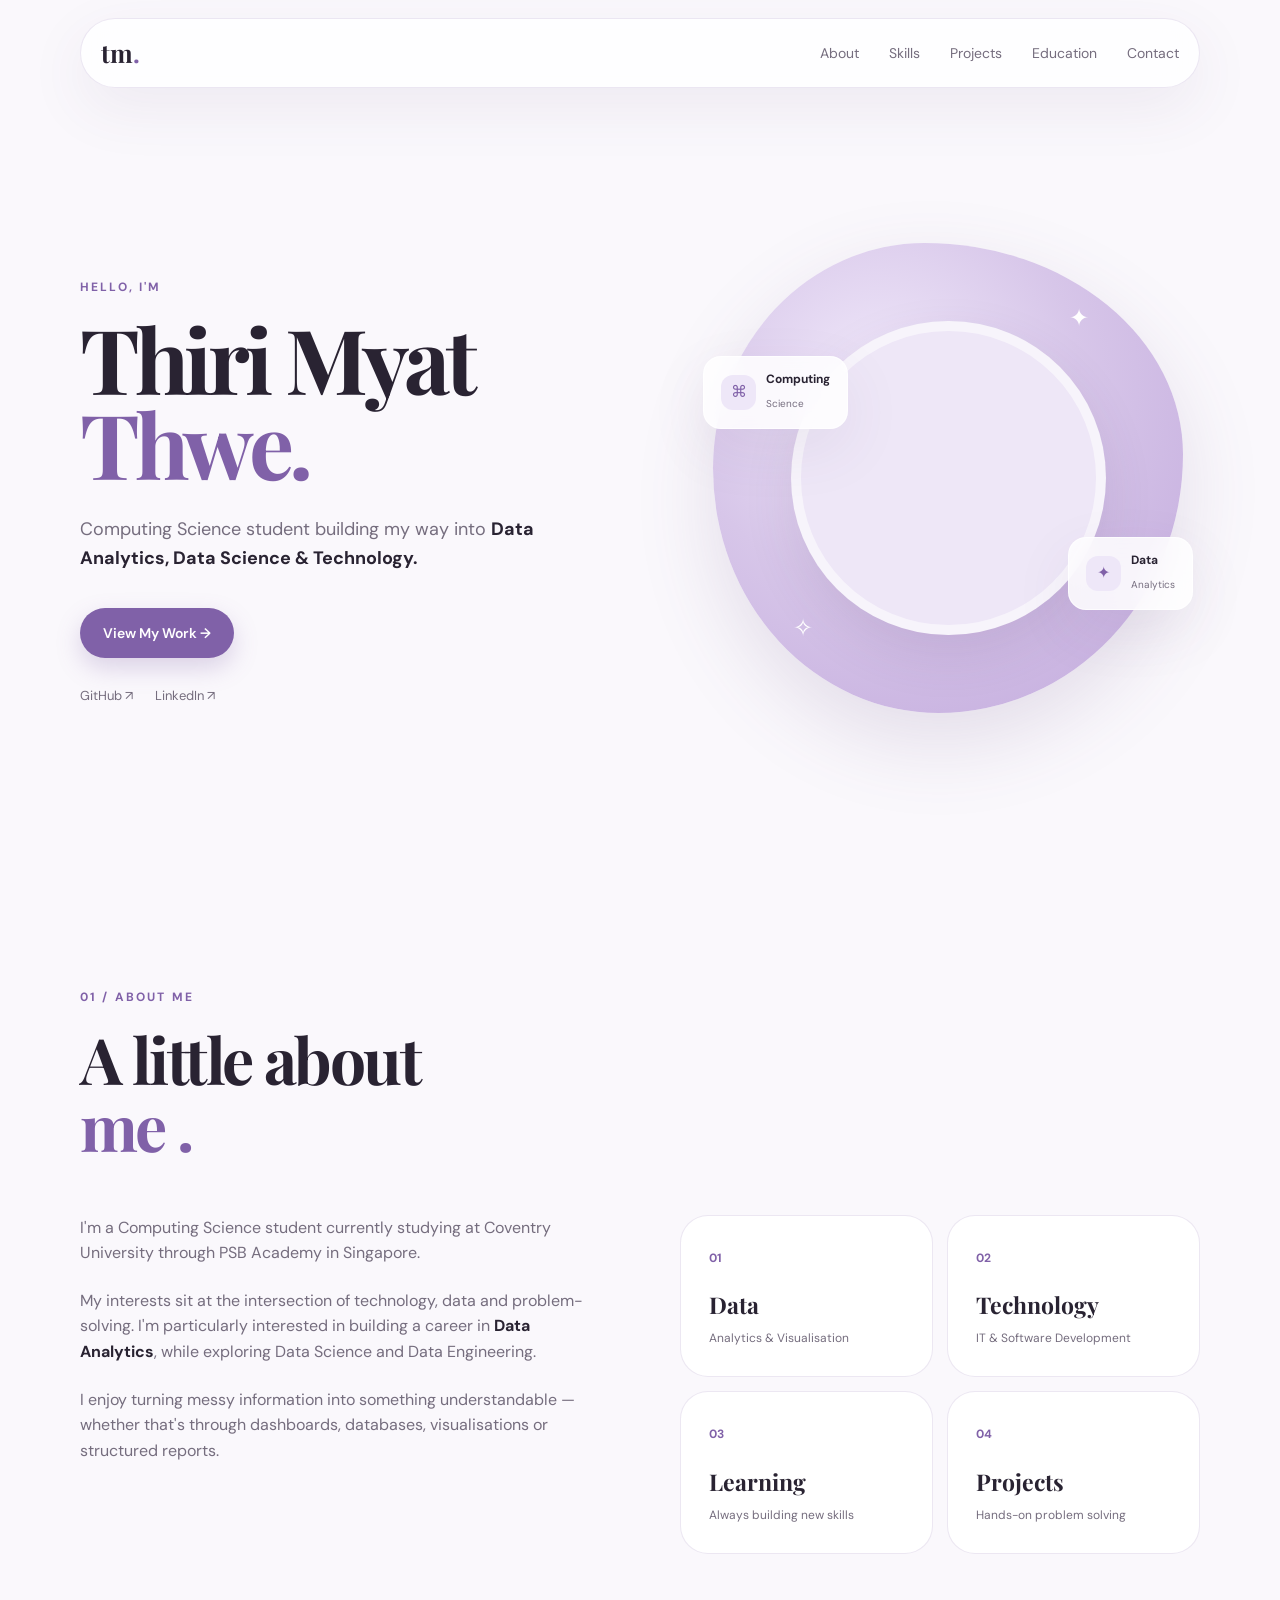
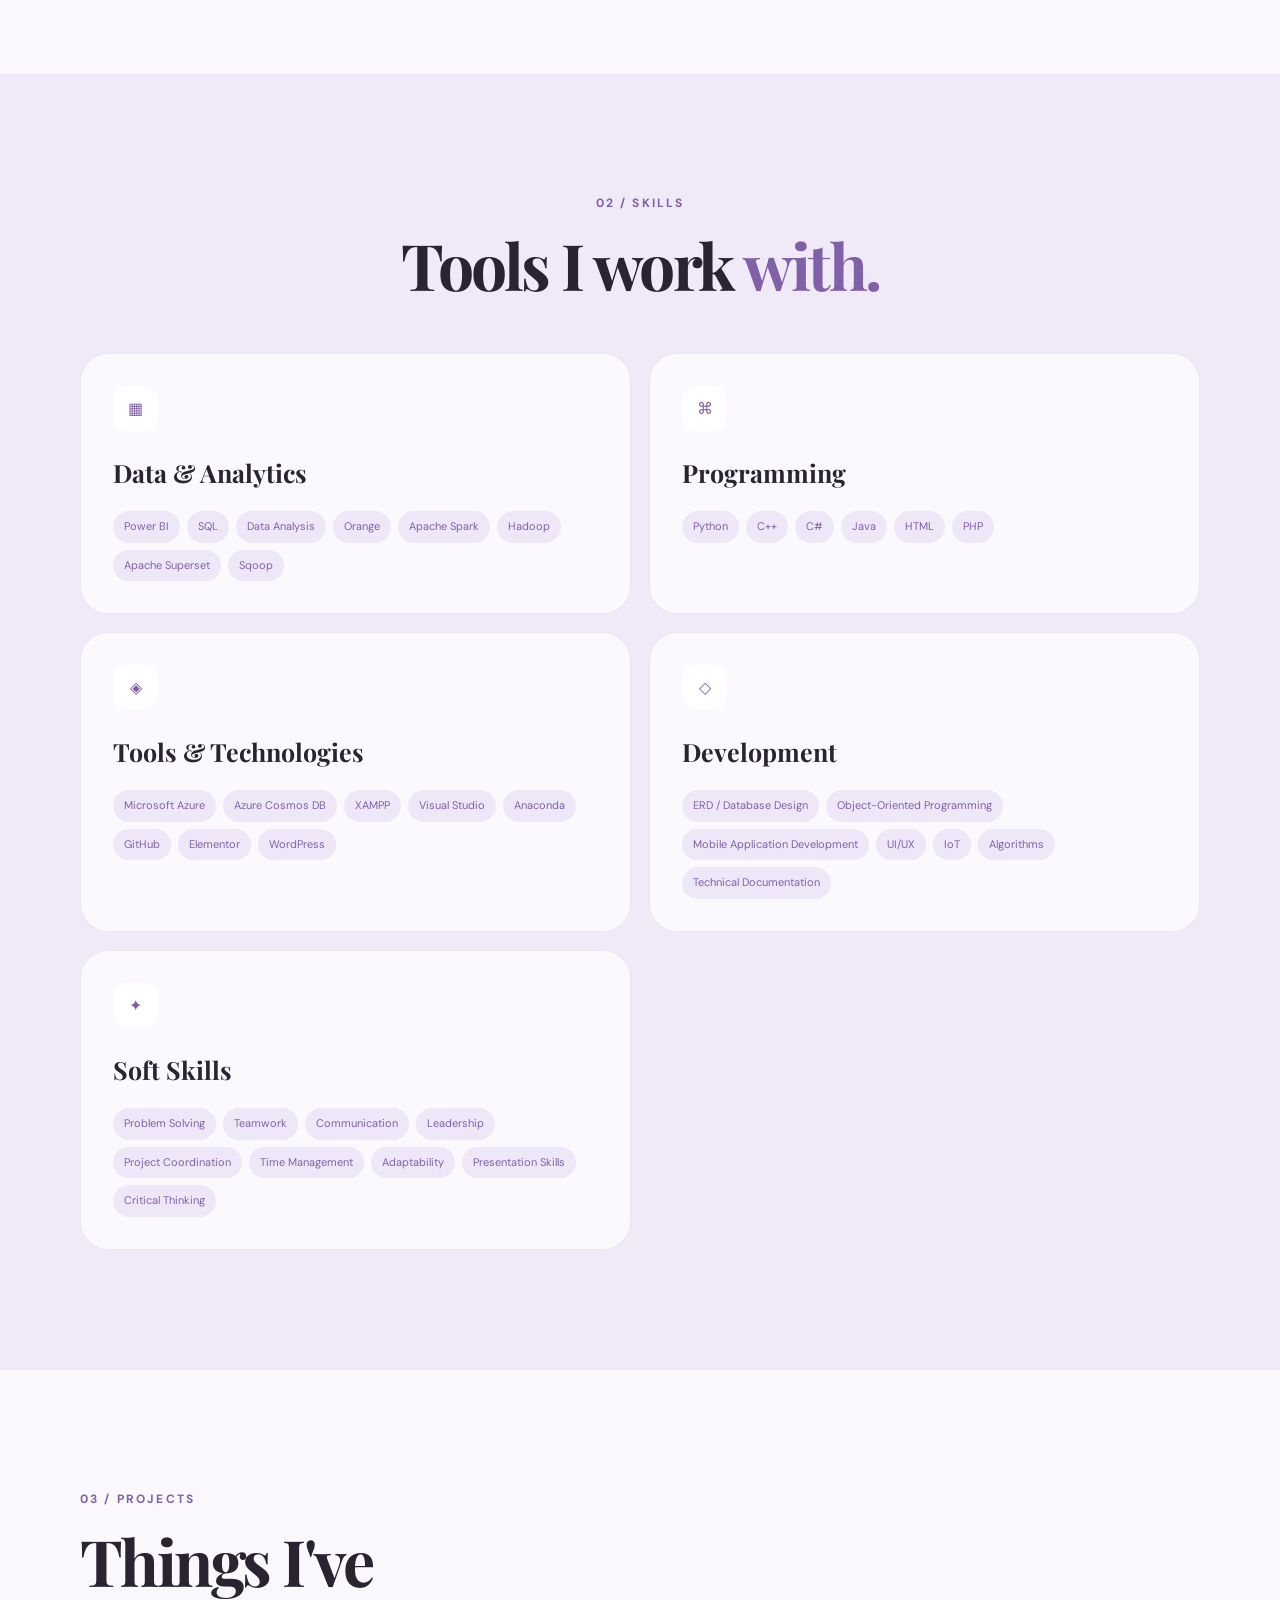
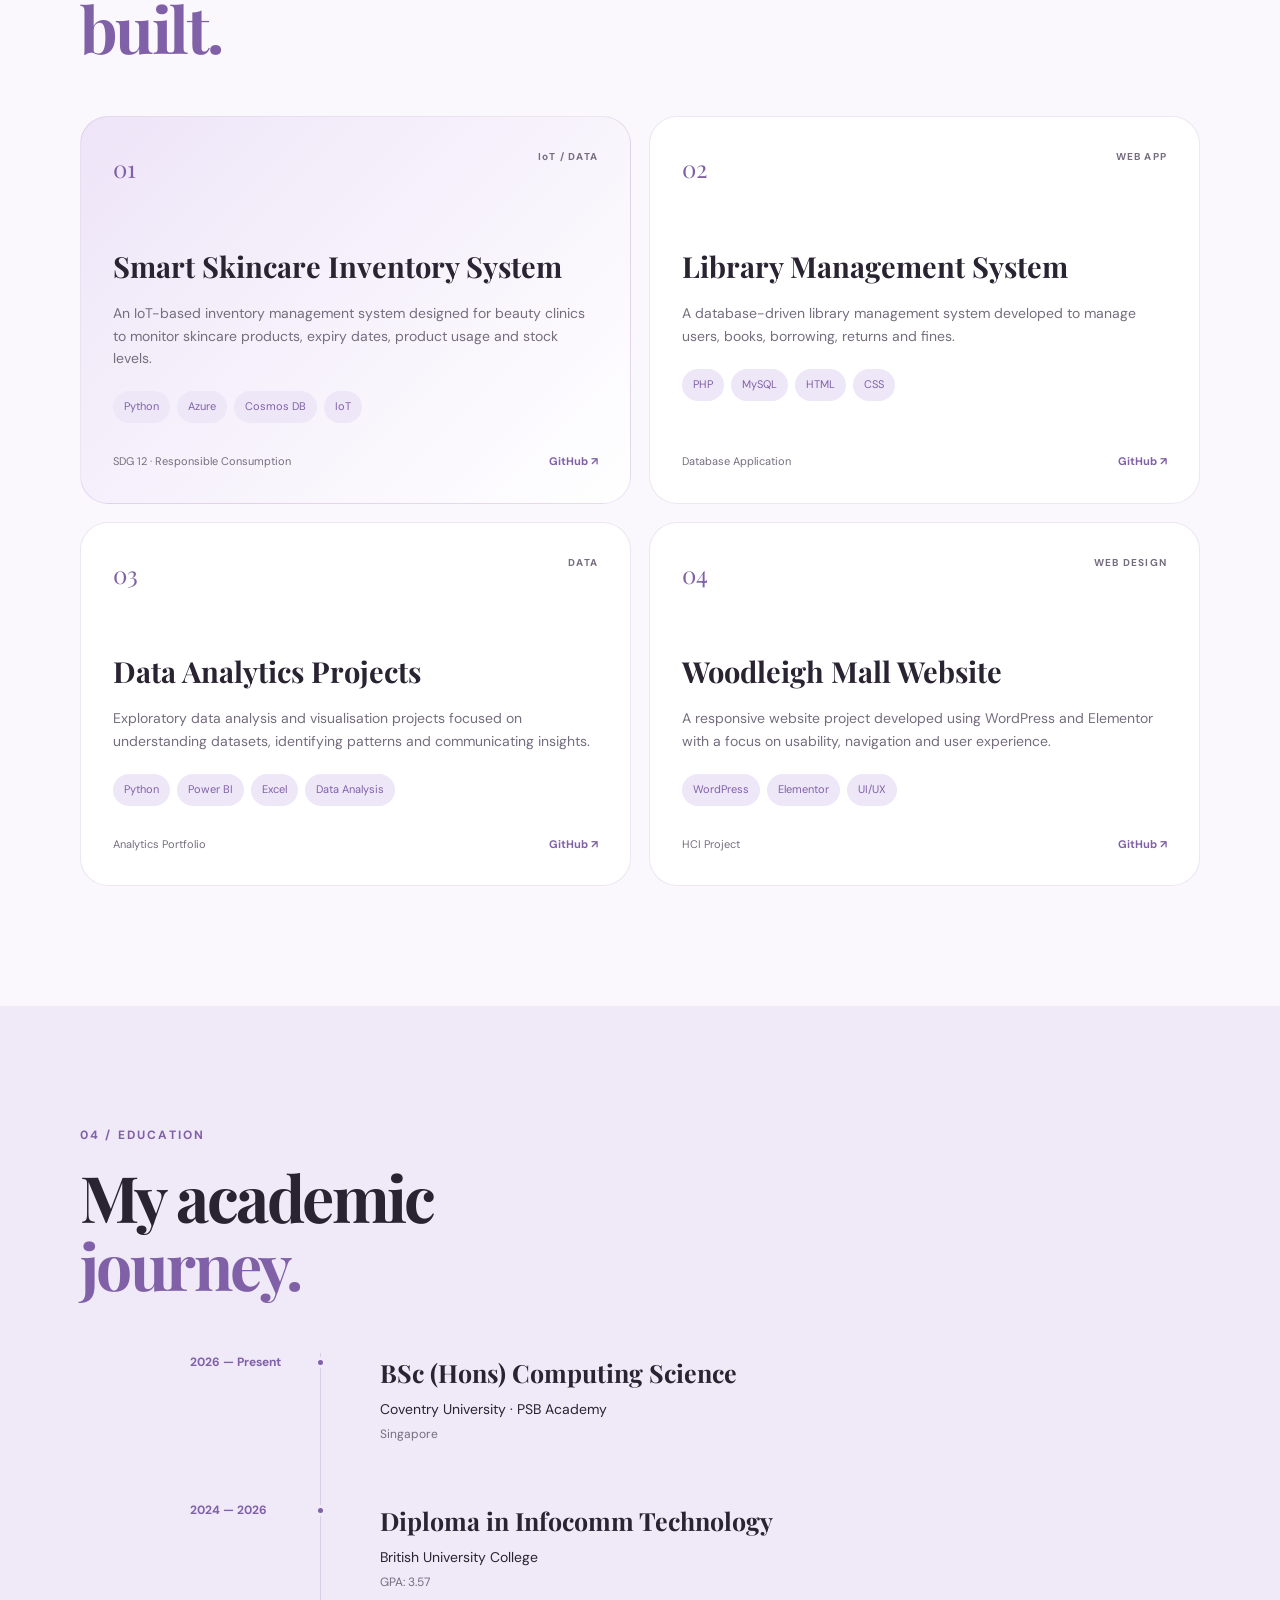
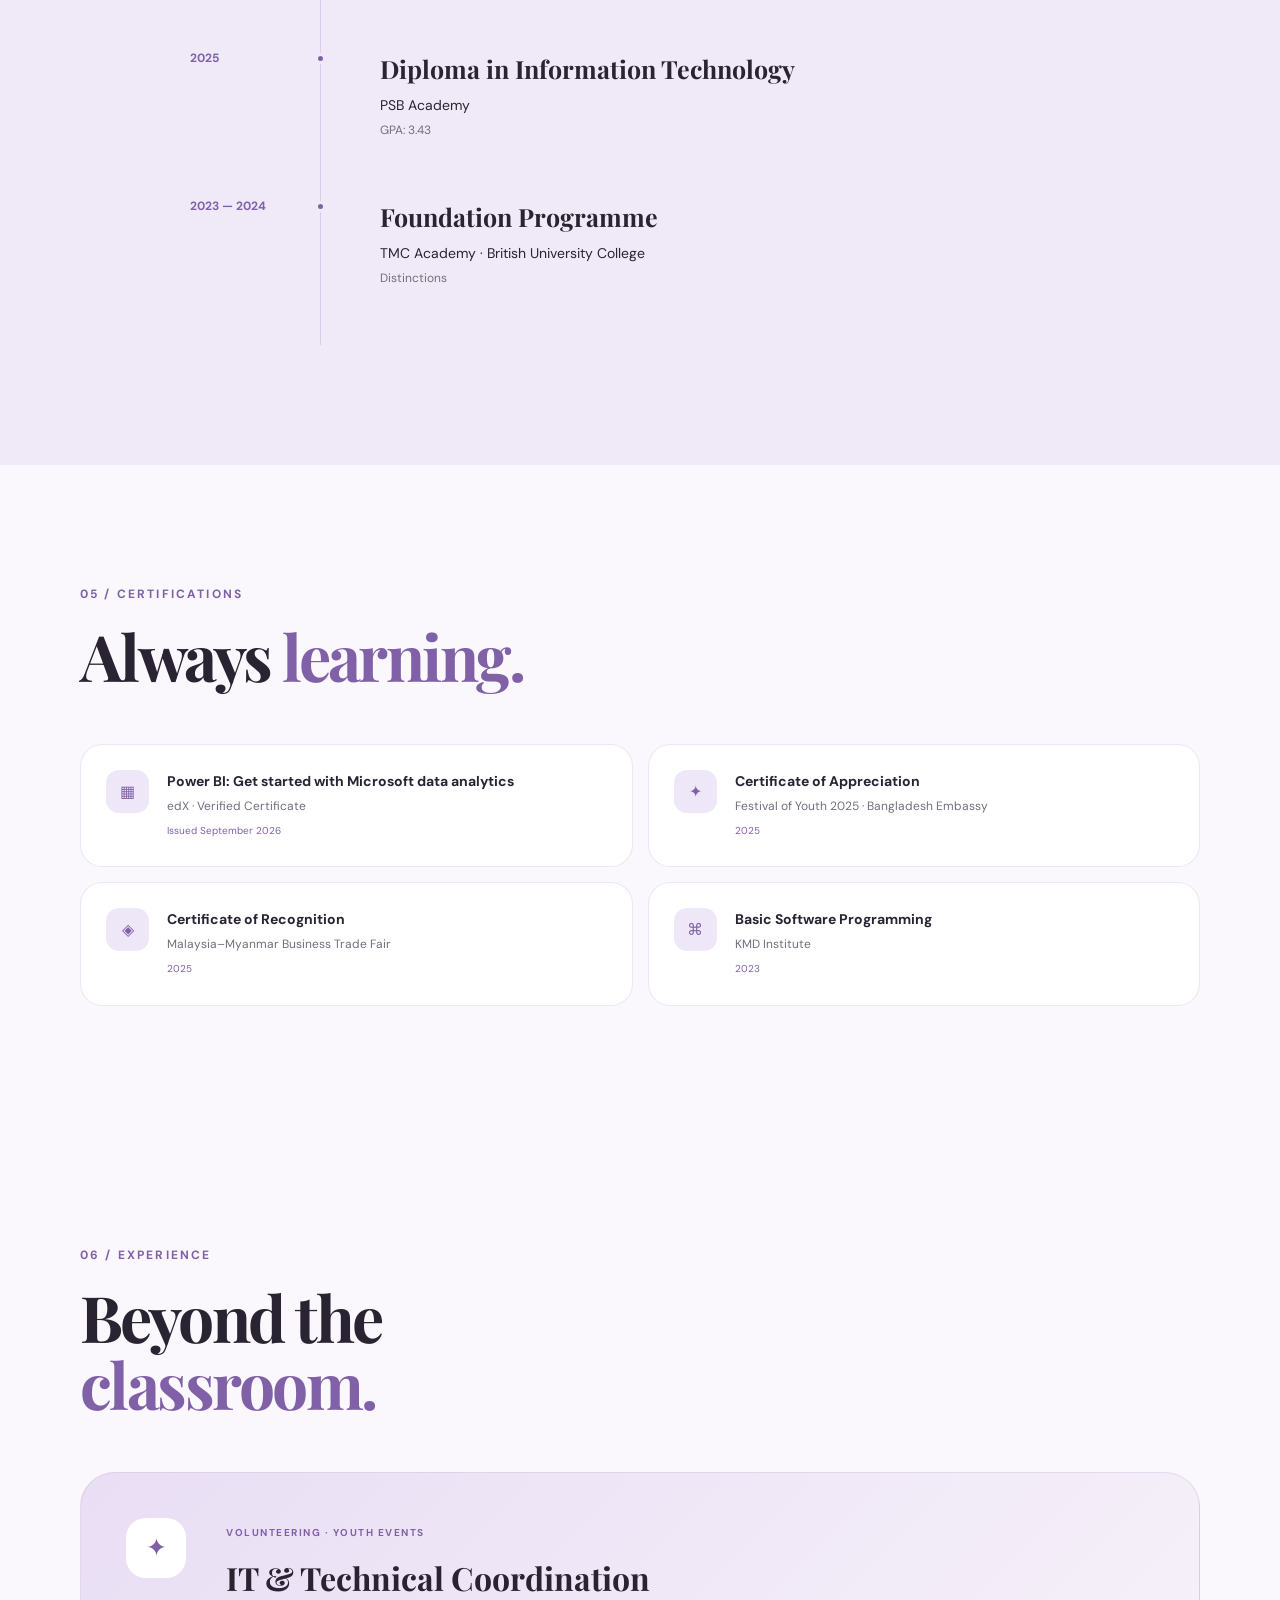
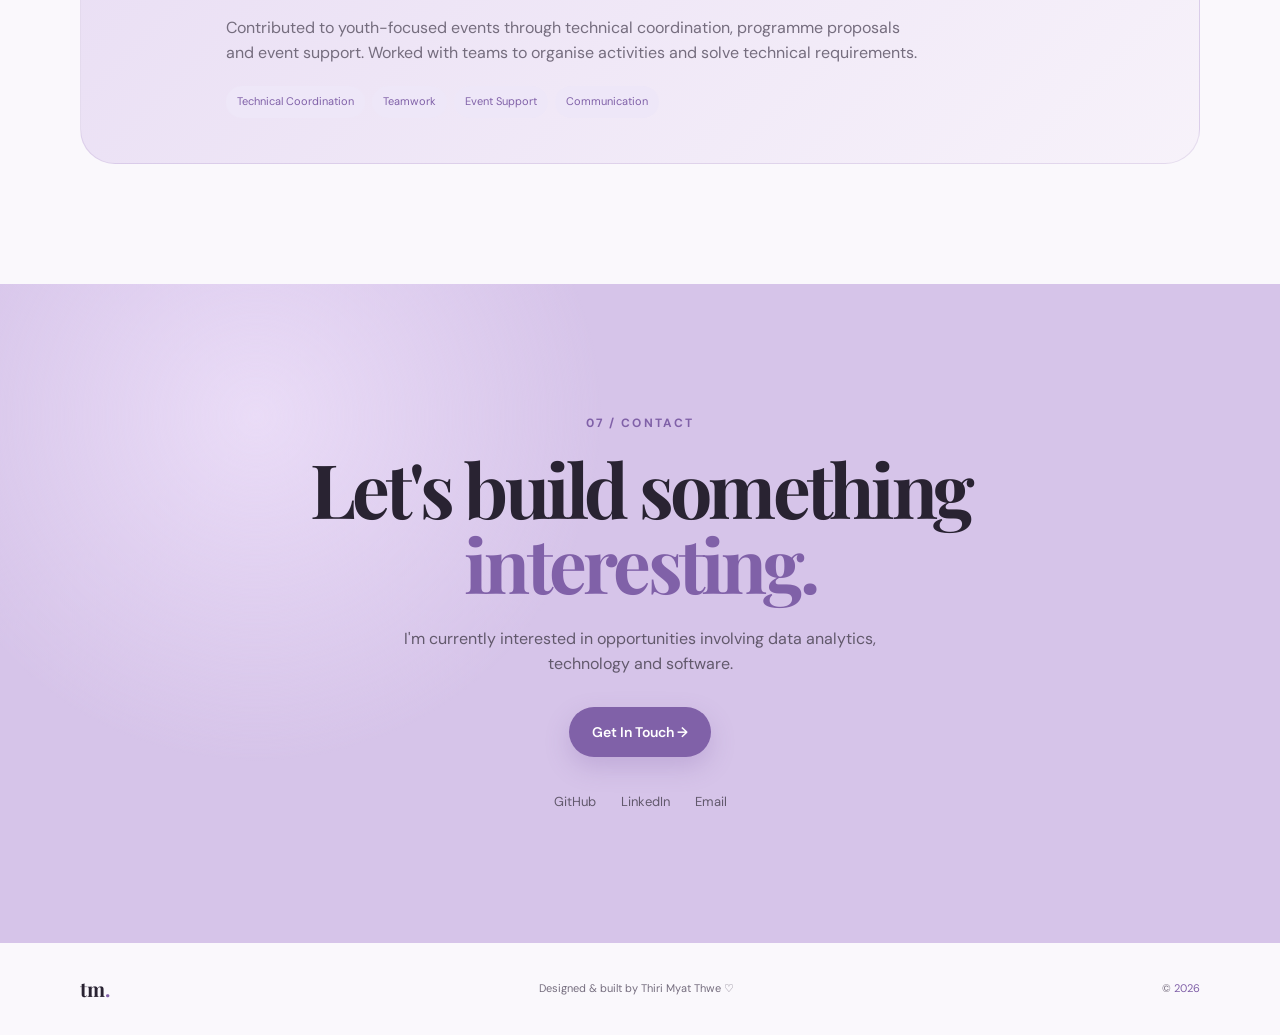
==== commit 66d8389d: "Update print statement from 'Hello' to 'Goodbye'" ====
--- a/index.html
+++ b/index.html
@@ -61,17 +61,14 @@
                         View My Work →
                     </a>
 
-                    <a href="assets/resume.pdf" class="btn secondary-btn" target="_blank">
-                        View Resume
-                    </a>
                 </div>
 
                 <div class="social-links">
-                    <a href="https://github.com/YOUR_USERNAME" target="_blank">
+                    <a href="https://github.com/niki-ashlynn/" target="_blank">
                         GitHub ↗
                     </a>
 
-                    <a href="https://www.linkedin.com/in/YOUR_USERNAME/" target="_blank">
+                    <a href="https://www.linkedin.com/in/thiri-myat-thwe-n1k1" target="_blank">
                         LinkedIn ↗
                     </a>
                 </div>
@@ -82,7 +79,7 @@
             <div class="hero-card">
 
                 <div class="profile-circle">
-                    <img src="assets/profile.jpg" alt="Thiri Myat Thwe">
+                    <img src="assets/profile.jpg" alt="niki">
                 </div>
 
                 <div class="floating-card card-one">
@@ -114,7 +111,7 @@
 
             <div class="section-heading">
                 <p class="eyebrow">01 / ABOUT ME</p>
-                <h2>A little about<br><span>what I do.</span></h2>
+                <h2>A little about<br><span> me .</span></h2>
             </div>
 
             <div class="about-grid">
@@ -179,71 +176,99 @@
 
             <div class="section-heading center-heading">
                 <p class="eyebrow">02 / SKILLS</p>
-                <h2>Things I work <span>with.</span></h2>
+                <h2>Tools I work <span>with.</span></h2>
             </div>
 
             <div class="skills-container">
 
-                <div class="skill-group">
-                    <div class="skill-icon">▦</div>
-
-                    <h3>Data & Analytics</h3>
-
-                    <div class="tags">
-                        <span>Power BI</span>
-                        <span>Excel</span>
-                        <span>Data Visualisation</span>
-                        <span>Data Analysis</span>
-                        <span>SQL</span>
-                    </div>
-                </div>
-
-
-                <div class="skill-group">
-                    <div class="skill-icon">⌘</div>
-
-                    <h3>Programming</h3>
-
-                    <div class="tags">
-                        <span>Python</span>
-                        <span>JavaScript</span>
-                        <span>PHP</span>
-                        <span>Java</span>
-                        <span>C#</span>
-                    </div>
-                </div>
-
-
-                <div class="skill-group">
-                    <div class="skill-icon">◈</div>
-
-                    <h3>Tools & Technologies</h3>
-
-                    <div class="tags">
-                        <span>Microsoft Power BI</span>
-                        <span>GitHub</span>
-                        <span>MySQL</span>
-                        <span>SQLite</span>
-                        <span>Azure</span>
-                        <span>WordPress</span>
-                    </div>
-                </div>
-
-
-                <div class="skill-group">
-                    <div class="skill-icon">✦</div>
-
-                    <h3>Other</h3>
-
-                    <div class="tags">
-                        <span>UI/UX</span>
-                        <span>Algorithms</span>
-                        <span>Database Design</span>
-                        <span>IoT</span>
-                        <span>Technical Documentation</span>
-                    </div>
-                </div>
-
+    <div class="skill-group">
+        <div class="skill-icon">▦</div>
+
+        <h3>Data & Analytics</h3>
+
+        <div class="tags">
+            <span>Power BI</span>
+            <span>SQL</span>
+            <span>Data Analysis</span>
+            <span>Orange</span>
+            <span>Apache Spark</span>
+            <span>Hadoop</span>
+            <span>Apache Superset</span>
+            <span>Sqoop</span>
+        </div>
+    </div>
+
+
+    <div class="skill-group">
+        <div class="skill-icon">⌘</div>
+
+        <h3>Programming</h3>
+
+        <div class="tags">
+            <span>Python</span>
+            <span>C++</span>
+            <span>C#</span>
+            <span>Java</span>
+            <span>HTML</span>
+            <span>PHP</span>
+        </div>
+    </div>
+
+
+    <div class="skill-group">
+        <div class="skill-icon">◈</div>
+
+        <h3>Tools & Technologies</h3>
+
+        <div class="tags">
+            <span>Microsoft Azure</span>
+            <span>Azure Cosmos DB</span>
+            <span>XAMPP</span>
+            <span>Visual Studio</span>
+            <span>Anaconda</span>
+            <span>GitHub</span>
+            <span>Elementor</span>
+            <span>WordPress</span>
+        </div>
+    </div>
+
+
+    <div class="skill-group">
+        <div class="skill-icon">◇</div>
+
+        <h3>Development</h3>
+
+        <div class="tags">
+            <span>ERD / Database Design</span>
+            <span>Object-Oriented Programming</span>
+            <span>Mobile Application Development</span>
+            <span>UI/UX</span>
+            <span>IoT</span>
+            <span>Algorithms</span>
+            <span>Technical Documentation</span>
+        </div>
+    </div>
+
+
+    <div class="skill-group">
+        <div class="skill-icon">✦</div>
+
+        <h3>Soft Skills</h3>
+
+        <div class="tags">
+            <span>Problem Solving</span>
+            <span>Teamwork</span>
+            <span>Communication</span>
+            <span>Leadership</span>
+            <span>Project Coordination</span>
+            <span>Time Management</span>
+            <span>Adaptability</span>
+            <span>Presentation Skills</span>
+            <span>Critical Thinking</span>
+        </div>
+    </div>
+
+</div>
             </div>
 
         </section>
--- a/style.css
+++ b/style.css
@@ -1,31 +1,33 @@
-/* ---------------------------------------------
-   variables
---------------------------------------------- */
+/* -----------------------------
+   GLOBAL
+----------------------------- */
 
 :root {
-
-    --background: #f8f6fb;
+    --lavender: #b99bdd;
+    --lavender-dark: #8061a8;
+    --lavender-light: #eee7f8;
+
+    --lilac: #d9c9ed;
+    --pink: #ead7eb;
+
+    --cream: #faf8fc;
     --white: #ffffff;
 
-    --lavender: #a98acb;
-    --lavender-dark: #745693;
-    --lavender-light: #eee7f6;
-
-    --text: #29242f;
-    --muted: #77717e;
-
-    --border: #e7dfed;
+    --text: #292332;
+    --muted: #756d7e;
+
+    --border: rgba(128, 97, 168, 0.15);
 
     --shadow:
-        0 15px 45px rgba(92, 63, 117, 0.08);
-
-    --radius: 20px;
-}
-
-
-/* ---------------------------------------------
-   reset
---------------------------------------------- */
+        0 20px 60px rgba(90, 63, 120, 0.08);
+
+    --radius: 28px;
+}
+
+
+/* -----------------------------
+   RESET
+----------------------------- */
 
 * {
     margin: 0;
@@ -38,14 +40,10 @@
 }
 
 body {
-
-    background: var(--background);
-
+    font-family: "DM Sans", sans-serif;
+    background: var(--cream);
     color: var(--text);
-
-    font-family: "DM Sans", sans-serif;
-
-    line-height: 1.55;
+    line-height: 1.6;
 }
 
 a {
@@ -53,709 +51,1170 @@
     text-decoration: none;
 }
 
-
-/* ---------------------------------------------
-   main page
---------------------------------------------- */
-
-.page {
-
-    width: min(1100px, calc(100% - 32px));
-
-    margin: 35px auto;
-
-    background: var(--white);
+img {
+    max-width: 100%;
+    display: block;
+}
+
+
+/* -----------------------------
+   NAVBAR
+----------------------------- */
+
+.navbar {
+    position: sticky;
+    top: 18px;
+    z-index: 1000;
+
+    width: min(1120px, calc(100% - 40px));
+    margin: 18px auto 0;
+
+    display: flex;
+    align-items: center;
+    justify-content: space-between;
+
+    padding: 14px 20px;
+
+    background: rgba(255, 255, 255, 0.8);
+    backdrop-filter: blur(20px);
 
     border: 1px solid var(--border);
-
-    border-radius: 28px;
+    border-radius: 999px;
 
     box-shadow: var(--shadow);
+}
+
+.logo {
+    font-family: "Playfair Display", serif;
+    font-size: 25px;
+    font-weight: 700;
+}
+
+.logo span,
+footer span {
+    color: var(--lavender-dark);
+}
+
+.navbar nav {
+    display: flex;
+    gap: 30px;
+}
+
+.navbar nav a {
+    font-size: 14px;
+    color: var(--muted);
+    transition: 0.25s;
+}
+
+.navbar nav a:hover {
+    color: var(--lavender-dark);
+}
+
+.menu-btn {
+    display: none;
+
+    border: none;
+    background: var(--lavender-light);
+
+    width: 40px;
+    height: 40px;
+
+    border-radius: 50%;
+
+    cursor: pointer;
+
+    font-size: 18px;
+}
+
+
+/* -----------------------------
+   HERO
+----------------------------- */
+
+.hero {
+    width: min(1120px, calc(100% - 40px));
+
+    min-height: 780px;
+
+    margin: auto;
+
+    display: grid;
+    grid-template-columns: 1.05fr 0.95fr;
+
+    align-items: center;
+
+    gap: 60px;
+}
+
+.hero-content {
+    padding-top: 30px;
+}
+
+.eyebrow {
+    color: var(--lavender-dark);
+
+    font-size: 12px;
+    font-weight: 700;
+
+    letter-spacing: 0.18em;
+
+    margin-bottom: 18px;
+}
+
+.hero h1 {
+    font-family: "Playfair Display", serif;
+
+    font-size: clamp(58px, 7vw, 94px);
+
+    line-height: 0.95;
+
+    letter-spacing: -0.05em;
+
+    margin-bottom: 30px;
+}
+
+.hero h1 span,
+.section-heading h2 span,
+.contact-section h2 span {
+    color: var(--lavender-dark);
+}
+
+.hero-description {
+    max-width: 530px;
+
+    font-size: 18px;
+
+    color: var(--muted);
+
+    margin-bottom: 35px;
+}
+
+.hero-description strong {
+    color: var(--text);
+}
+
+.hero-buttons {
+    display: flex;
+    gap: 12px;
+
+    flex-wrap: wrap;
+
+    margin-bottom: 28px;
+}
+
+.btn {
+    display: inline-flex;
+
+    align-items: center;
+    justify-content: center;
+
+    padding: 14px 23px;
+
+    border-radius: 999px;
+
+    font-size: 14px;
+    font-weight: 600;
+
+    transition: 0.3s;
+}
+
+.primary-btn {
+    background: var(--lavender-dark);
+    color: white;
+
+    box-shadow:
+        0 10px 25px rgba(128, 97, 168, 0.25);
+}
+
+.primary-btn:hover {
+    transform: translateY(-3px);
+
+    box-shadow:
+        0 15px 30px rgba(128, 97, 168, 0.3);
+}
+
+.secondary-btn {
+    border: 1px solid var(--border);
+    background: white;
+}
+
+.secondary-btn:hover {
+    background: var(--lavender-light);
+}
+
+.social-links {
+    display: flex;
+    gap: 22px;
+}
+
+.social-links a {
+    font-size: 13px;
+
+    color: var(--muted);
+
+    border-bottom: 1px solid transparent;
+
+    transition: 0.2s;
+}
+
+.social-links a:hover {
+    color: var(--lavender-dark);
+    border-color: var(--lavender-dark);
+}
+
+
+/* -----------------------------
+   HERO VISUAL
+----------------------------- */
+
+.hero-card {
+    position: relative;
+
+    width: min(470px, 100%);
+    aspect-ratio: 1;
+
+    margin: auto;
+
+    display: flex;
+    align-items: center;
+    justify-content: center;
+
+    background:
+        radial-gradient(
+            circle at 35% 30%,
+            #f0e8fa,
+            #d7c6e9 45%,
+            #c1a8dc
+        );
+
+    border-radius: 45% 55% 52% 48% / 48% 45% 55% 52%;
+
+    box-shadow:
+        0 30px 80px rgba(103, 74, 130, 0.15);
+
+    animation: float 6s ease-in-out infinite;
+}
+
+.profile-circle {
+    width: 67%;
+    height: 67%;
 
     overflow: hidden;
-}
-
-
-/* ---------------------------------------------
-   header
---------------------------------------------- */
-
-.header {
-
-    padding: 35px 42px;
+
+    border-radius: 50%;
+
+    background: #eee7f7;
+
+    border: 10px solid rgba(255,255,255,0.55);
+
+    box-shadow:
+        0 20px 50px rgba(80, 50, 110, 0.12);
+}
+
+.profile-circle img {
+    width: 100%;
+    height: 100%;
+
+    object-fit: cover;
+}
+
+.floating-card {
+    position: absolute;
 
     display: flex;
-
     align-items: center;
-
-    justify-content: space-between;
-
-    gap: 30px;
-
-    border-bottom: 1px solid var(--border);
-}
-
-.identity {
-
+    gap: 10px;
+
+    padding: 13px 17px;
+
+    background: rgba(255,255,255,0.85);
+    backdrop-filter: blur(15px);
+
+    border: 1px solid rgba(255,255,255,0.7);
+
+    border-radius: 18px;
+
+    box-shadow: var(--shadow);
+}
+
+.floating-card span {
+    width: 35px;
+    height: 35px;
+
+    display: grid;
+    place-items: center;
+
+    background: var(--lavender-light);
+
+    border-radius: 12px;
+
+    color: var(--lavender-dark);
+}
+
+.floating-card strong {
+    display: block;
+
+    font-size: 12px;
+}
+
+.floating-card small {
+    color: var(--muted);
+    font-size: 10px;
+}
+
+.card-one {
+    left: -10px;
+    top: 24%;
+}
+
+.card-two {
+    right: -10px;
+    bottom: 22%;
+}
+
+.sparkle {
+    position: absolute;
+
+    color: white;
+
+    font-size: 24px;
+}
+
+.sparkle-one {
+    top: 12%;
+    right: 20%;
+}
+
+.sparkle-two {
+    bottom: 14%;
+    left: 17%;
+}
+
+@keyframes float {
+
+    0%, 100% {
+        transform: translateY(0);
+    }
+
+    50% {
+        transform: translateY(-10px);
+    }
+}
+
+
+/* -----------------------------
+   SECTIONS
+----------------------------- */
+
+.section {
+    width: min(1120px, calc(100% - 40px));
+
+    margin: auto;
+
+    padding: 120px 0;
+}
+
+.lavender-section {
+    width: 100%;
+
+    max-width: none;
+
+    padding-left: max(20px, calc((100% - 1120px) / 2));
+    padding-right: max(20px, calc((100% - 1120px) / 2));
+
+    background: #f0e9f8;
+}
+
+.section-heading {
+    margin-bottom: 55px;
+}
+
+.section-heading h2 {
+    font-family: "Playfair Display", serif;
+
+    font-size: clamp(42px, 5vw, 64px);
+
+    line-height: 1.05;
+
+    letter-spacing: -0.04em;
+}
+
+.center-heading {
+    text-align: center;
+}
+
+
+/* -----------------------------
+   ABOUT
+----------------------------- */
+
+.about-grid {
+    display: grid;
+
+    grid-template-columns: 1fr 1fr;
+
+    gap: 80px;
+}
+
+.about-text {
+    max-width: 550px;
+}
+
+.about-text p {
+    color: var(--muted);
+
+    margin-bottom: 22px;
+
+    font-size: 16px;
+}
+
+.about-text strong {
+    color: var(--text);
+}
+
+.stats {
+    display: grid;
+
+    grid-template-columns: 1fr 1fr;
+
+    gap: 14px;
+}
+
+.stat-card {
+    padding: 28px;
+
+    background: white;
+
+    border: 1px solid var(--border);
+
+    border-radius: var(--radius);
+
+    transition: 0.3s;
+}
+
+.stat-card:hover {
+    transform: translateY(-5px);
+    box-shadow: var(--shadow);
+}
+
+.stat-card span {
+    color: var(--lavender-dark);
+
+    font-size: 12px;
+    font-weight: 700;
+}
+
+.stat-card strong {
+    display: block;
+
+    margin-top: 18px;
+
+    font-family: "Playfair Display", serif;
+
+    font-size: 23px;
+}
+
+.stat-card p {
+    margin-top: 5px;
+
+    color: var(--muted);
+
+    font-size: 12px;
+}
+
+
+/* -----------------------------
+   SKILLS
+----------------------------- */
+
+.skills-container {
+    display: grid;
+
+    grid-template-columns: 1fr 1fr;
+
+    gap: 18px;
+}
+
+.skill-group {
+    padding: 32px;
+
+    background: rgba(255,255,255,0.7);
+
+    border: 1px solid rgba(128,97,168,0.12);
+
+    border-radius: var(--radius);
+}
+
+.skill-icon {
+    width: 45px;
+    height: 45px;
+
+    display: grid;
+    place-items: center;
+
+    background: white;
+
+    border-radius: 14px;
+
+    color: var(--lavender-dark);
+
+    margin-bottom: 22px;
+}
+
+.skill-group h3 {
+    font-family: "Playfair Display", serif;
+
+    font-size: 25px;
+
+    margin-bottom: 18px;
+}
+
+.tags,
+.project-tags,
+.experience-tags {
     display: flex;
 
-    align-items: center;
+    flex-wrap: wrap;
+
+    gap: 7px;
+}
+
+.tags span,
+.project-tags span,
+.experience-tags span {
+    padding: 7px 11px;
+
+    background: var(--lavender-light);
+
+    color: var(--lavender-dark);
+
+    border-radius: 999px;
+
+    font-size: 11px;
+}
+
+
+/* -----------------------------
+   PROJECTS
+----------------------------- */
+
+.projects-grid {
+    display: grid;
+
+    grid-template-columns: 1fr 1fr;
 
     gap: 18px;
 }
 
-.avatar {
-
-    width: 62px;
-    height: 62px;
-
-    display: grid;
-
-    place-items: center;
-
-    flex-shrink: 0;
-
-    border-radius: 18px;
-
+.project-card {
+    padding: 32px;
+
+    background: white;
+
+    border: 1px solid var(--border);
+
+    border-radius: var(--radius);
+
+    min-height: 350px;
+
+    display: flex;
+    flex-direction: column;
+
+    transition: 0.3s;
+}
+
+.project-card:hover {
+    transform: translateY(-7px);
+
+    box-shadow: var(--shadow);
+}
+
+.project-card.featured {
     background:
         linear-gradient(
             135deg,
-            #e8dcf4,
-            #c8b1df
+            #eee5f8,
+            #ffffff
         );
-
+}
+
+.project-top {
+    display: flex;
+
+    justify-content: space-between;
+
+    margin-bottom: 55px;
+}
+
+.project-number {
     color: var(--lavender-dark);
 
     font-family: "Playfair Display", serif;
 
-    font-size: 19px;
-
+    font-size: 24px;
+}
+
+.project-type {
+    color: var(--muted);
+
+    font-size: 10px;
     font-weight: 700;
-}
-
-.identity h1 {
-
+
+    letter-spacing: 0.12em;
+}
+
+.project-card h3 {
     font-family: "Playfair Display", serif;
 
-    font-size: 31px;
-
-    line-height: 1.1;
-}
-
-.identity p {
+    font-size: 29px;
+
+    margin-bottom: 13px;
+}
+
+.project-card > p {
+    color: var(--muted);
+
+    font-size: 14px;
+
+    max-width: 500px;
+}
+
+.project-tags {
+    margin-top: 22px;
+}
+
+.project-footer {
+    margin-top: auto;
+    padding-top: 30px;
+
+    display: flex;
+
+    justify-content: space-between;
+
+    align-items: center;
+
+    gap: 10px;
+
+    font-size: 11px;
+
+    color: var(--muted);
+}
+
+.project-footer a {
+    color: var(--lavender-dark);
+
+    font-weight: 700;
+}
+
+
+/* -----------------------------
+   TIMELINE
+----------------------------- */
+
+.timeline {
+    position: relative;
+
+    max-width: 900px;
+
+    margin: auto;
+}
+
+.timeline::before {
+    content: "";
+
+    position: absolute;
+
+    left: 130px;
+    top: 0;
+    bottom: 0;
+
+    width: 1px;
+
+    background: rgba(128,97,168,0.2);
+}
+
+.timeline-item {
+    position: relative;
+
+    display: grid;
+
+    grid-template-columns: 100px 1fr;
+
+    gap: 60px;
+
+    padding-bottom: 55px;
+}
+
+.timeline-dot {
+    position: absolute;
+
+    left: 125px;
+    top: 4px;
+
+    width: 11px;
+    height: 11px;
+
+    background: var(--lavender-dark);
+
+    border-radius: 50%;
+
+    border: 3px solid #f0e9f8;
+}
+
+.timeline-date {
+    color: var(--lavender-dark);
+
+    font-size: 12px;
+    font-weight: 700;
+}
+
+.timeline-content {
+    padding-left: 30px;
+}
+
+.timeline-content h3 {
+    font-family: "Playfair Display", serif;
+
+    font-size: 25px;
+}
+
+.timeline-content p {
+    color: var(--text);
+
+    font-size: 14px;
 
     margin-top: 5px;
-
+}
+
+.timeline-content span {
     color: var(--muted);
 
+    font-size: 12px;
+}
+
+
+/* -----------------------------
+   CERTIFICATIONS
+----------------------------- */
+
+.certifications {
+    display: grid;
+
+    grid-template-columns: 1fr 1fr;
+
+    gap: 15px;
+}
+
+.cert-card {
+    display: flex;
+
+    gap: 18px;
+
+    padding: 25px;
+
+    background: white;
+
+    border: 1px solid var(--border);
+
+    border-radius: 22px;
+
+    transition: 0.3s;
+}
+
+.cert-card:hover {
+    transform: translateY(-4px);
+    box-shadow: var(--shadow);
+}
+
+.cert-icon {
+    flex-shrink: 0;
+
+    width: 43px;
+    height: 43px;
+
+    display: grid;
+    place-items: center;
+
+    border-radius: 13px;
+
+    background: var(--lavender-light);
+
+    color: var(--lavender-dark);
+}
+
+.cert-card h3 {
+    font-size: 14px;
+
+    margin-bottom: 4px;
+}
+
+.cert-card p {
+    color: var(--muted);
+
+    font-size: 12px;
+}
+
+.cert-card small {
+    color: var(--lavender-dark);
+
+    font-size: 10px;
+}
+
+
+/* -----------------------------
+   EXPERIENCE
+----------------------------- */
+
+.experience-section {
+    padding-bottom: 120px;
+}
+
+.experience-card {
+    display: grid;
+
+    grid-template-columns: 70px 1fr;
+
+    gap: 30px;
+
+    padding: 45px;
+
+    background:
+        linear-gradient(
+            135deg,
+            #e9def4,
+            #f7f2fa
+        );
+
+    border-radius: 35px;
+
+    border: 1px solid var(--border);
+}
+
+.experience-icon {
+    width: 60px;
+    height: 60px;
+
+    display: grid;
+    place-items: center;
+
+    border-radius: 20px;
+
+    background: white;
+
+    color: var(--lavender-dark);
+
+    font-size: 25px;
+}
+
+.experience-label {
+    font-size: 10px;
+
+    font-weight: 700;
+
+    letter-spacing: 0.15em;
+
+    color: var(--lavender-dark);
+}
+
+.experience-content h3 {
+    font-family: "Playfair Display", serif;
+
+    font-size: 32px;
+
+    margin: 8px 0 12px;
+}
+
+.experience-content > p {
+    color: var(--muted);
+
+    max-width: 700px;
+
+    margin-bottom: 20px;
+}
+
+
+/* -----------------------------
+   CONTACT
+----------------------------- */
+
+.contact-section {
+    width: 100%;
+
+    padding: 130px 20px;
+
+    background:
+        radial-gradient(
+            circle at 20% 20%,
+            #eadcf7,
+            transparent 30%
+        ),
+        #d6c4e9;
+
+    text-align: center;
+}
+
+.contact-inner {
+    max-width: 800px;
+
+    margin: auto;
+}
+
+.contact-section h2 {
+    font-family: "Playfair Display", serif;
+
+    font-size: clamp(45px, 7vw, 75px);
+
+    line-height: 1;
+
+    letter-spacing: -0.05em;
+
+    margin-bottom: 25px;
+}
+
+.contact-text {
+    color: #62596c;
+
+    max-width: 500px;
+
+    margin: 0 auto 30px;
+}
+
+.contact-btn {
+    margin-bottom: 35px;
+}
+
+.contact-links {
+    display: flex;
+
+    justify-content: center;
+
+    gap: 25px;
+
+    color: #62596c;
+
     font-size: 13px;
 }
 
-.header-links {
+.contact-links a:hover {
+    color: var(--lavender-dark);
+}
+
+
+/* -----------------------------
+   FOOTER
+----------------------------- */
+
+footer {
+    width: min(1120px, calc(100% - 40px));
+
+    margin: auto;
+
+    padding: 30px 0;
 
     display: flex;
 
-    gap: 10px;
-
-    flex-wrap: wrap;
-
-    justify-content: flex-end;
-}
-
-.header-links a {
-
-    padding: 8px 13px;
-
-    border: 1px solid var(--border);
-
-    border-radius: 999px;
+    justify-content: space-between;
+
+    align-items: center;
 
     color: var(--muted);
 
     font-size: 11px;
-
-    transition: 0.2s;
-}
-
-.header-links a:hover {
-
-    background: var(--lavender-light);
-
-    color: var(--lavender-dark);
-
-    border-color: #d9cbe7;
-}
-
-
-/* ---------------------------------------------
-   profile
---------------------------------------------- */
-
-.profile {
-
-    display: grid;
-
-    grid-template-columns: 150px 1fr;
-
-    gap: 35px;
-
-    padding: 30px 42px;
-
-    background: #fcfaff;
-
-    border-bottom: 1px solid var(--border);
-}
-
-.section-label {
-
-    color: var(--lavender-dark);
-
-    font-size: 10px;
-
-    font-weight: 700;
-
-    letter-spacing: 0.16em;
-}
-
-.profile-content {
-
-    max-width: 730px;
-}
-
-.profile-content p {
-
-    color: #5f5866;
-
-    font-size: 14px;
-}
-
-.profile-content strong {
+}
+
+footer strong {
+    font-family: "Playfair Display", serif;
+
+    font-size: 20px;
 
     color: var(--text);
 }
 
 
-/* ---------------------------------------------
-   main grid
---------------------------------------------- */
-
-.main-grid {
-
-    display: grid;
-
-    grid-template-columns: minmax(0, 1.65fr) minmax(280px, 0.9fr);
-}
-
-
-/* ---------------------------------------------
-   sections
---------------------------------------------- */
-
-.cv-section {
-
-    padding: 38px 42px;
-
-    border-bottom: 1px solid var(--border);
-}
-
-.cv-section > .section-label {
-
-    margin-bottom: 27px;
-}
-
-.entry {
-
-    padding-bottom: 25px;
-
-    margin-bottom: 25px;
-
-    border-bottom: 1px solid #eee9f1;
-}
-
-.entry:last-child {
-
-    margin-bottom: 0;
-
-    padding-bottom: 0;
-
-    border-bottom: none;
-}
-
-.entry-top {
-
-    display: flex;
-
-    align-items: baseline;
-
-    justify-content: space-between;
-
-    gap: 20px;
-}
-
-.entry h2,
-.project h2 {
-
-    font-size: 15px;
-
-    font-weight: 700;
-}
-
-.entry-top span {
-
-    flex-shrink: 0;
-
-    color: var(--lavender-dark);
-
-    font-size: 10px;
-
-    font-weight: 600;
-}
-
-.institution {
-
-    margin-top: 3px;
-
-    color: var(--muted);
-
-    font-size: 12px;
-}
-
-.detail {
-
-    margin-top: 5px;
-
-    color: var(--lavender-dark);
-
-    font-size: 10px;
-
-    font-weight: 600;
-}
-
-.entry ul {
-
-    margin-top: 10px;
-
-    padding-left: 18px;
-
-    color: var(--muted);
-
-    font-size: 12px;
-}
-
-.entry li {
-
-    margin-bottom: 4px;
-}
-
-
-/* ---------------------------------------------
-   projects
---------------------------------------------- */
-
-.project {
-
-    padding: 17px 0;
-
-    border-bottom: 1px solid #eee9f1;
-}
-
-.project:first-of-type {
-    padding-top: 0;
-}
-
-.project:last-child {
-
-    border-bottom: none;
-
-    padding-bottom: 0;
-}
-
-.project-title {
-
-    display: flex;
-
-    align-items: baseline;
-
-    justify-content: space-between;
-
-    gap: 15px;
-}
-
-.project-title span {
-
-    color: var(--lavender-dark);
-
-    font-size: 9px;
-
-    font-weight: 700;
-
-    white-space: nowrap;
-}
-
-.project p {
-
-    margin-top: 5px;
-
-    color: var(--muted);
-
-    font-size: 11px;
-}
-
-
-/* ---------------------------------------------
-   sidebar
---------------------------------------------- */
-
-aside {
-
-    padding: 38px 30px;
-
-    background: #faf8fc;
-
-    border-left: 1px solid var(--border);
-}
-
-.side-section {
-
-    padding-bottom: 30px;
-
-    margin-bottom: 30px;
-
-    border-bottom: 1px solid var(--border);
-}
-
-.side-section > .section-label {
-
-    margin-bottom: 20px;
-}
-
-
-/* ---------------------------------------------
-   skills
---------------------------------------------- */
-
-.skill-group {
-
-    margin-bottom: 20px;
-}
-
-.skill-group:last-child {
-    margin-bottom: 0;
-}
-
-.skill-group h3 {
-
-    margin-bottom: 8px;
-
-    font-size: 11px;
-}
-
-.tags {
-
-    display: flex;
-
-    flex-wrap: wrap;
-
-    gap: 5px;
-}
-
-.tags span {
-
-    padding: 5px 8px;
-
-    background: var(--lavender-light);
-
-    color: var(--lavender-dark);
-
-    border-radius: 999px;
-
-    font-size: 9px;
-
-    font-weight: 500;
-}
-
-
-/* ---------------------------------------------
-   certifications
---------------------------------------------- */
-
-.cert {
-
-    margin-bottom: 19px;
-}
-
-.cert:last-child {
-    margin-bottom: 0;
-}
-
-.cert h3 {
-
-    font-size: 11px;
-
-    line-height: 1.4;
-}
-
-.cert p {
-
-    margin-top: 2px;
-
-    color: var(--muted);
-
-    font-size: 10px;
-}
-
-.cert span {
-
-    display: block;
-
-    margin-top: 2px;
-
-    color: var(--lavender-dark);
-
-    font-size: 9px;
-
-    font-weight: 600;
-}
-
-
-/* ---------------------------------------------
-   languages
---------------------------------------------- */
-
-.language {
-
-    display: flex;
-
-    justify-content: space-between;
-
-    padding: 8px 0;
-
-    border-bottom: 1px solid #eee9f1;
-
-    font-size: 11px;
-}
-
-.language:last-child {
-    border-bottom: none;
-}
-
-.language small {
-
-    color: var(--muted);
-
-    font-size: 9px;
-}
-
-
-/* ---------------------------------------------
-   resume box
---------------------------------------------- */
-
-.resume-box {
-
-    display: flex;
-
-    align-items: center;
-
-    justify-content: space-between;
-
-    gap: 15px;
-
-    padding: 16px;
-
-    background: var(--lavender-light);
-
-    border-radius: 16px;
-}
-
-.resume-box strong {
-
-    display: block;
-
-    font-size: 11px;
-}
-
-.resume-box p {
-
-    margin-top: 2px;
-
-    color: var(--muted);
-
-    font-size: 9px;
-}
-
-.resume-box a {
-
-    width: 35px;
-    height: 35px;
-
-    display: grid;
-
-    place-items: center;
-
-    flex-shrink: 0;
-
-    background: var(--lavender-dark);
-
-    color: white;
-
-    border-radius: 50%;
-
-    font-size: 15px;
-
-    transition: 0.2s;
-}
-
-.resume-box a:hover {
-
-    transform: translateY(-2px);
-
-    background: #634681;
-}
-
-
-/* ---------------------------------------------
-   footer
---------------------------------------------- */
-
-footer {
-
-    padding: 22px 42px;
-
-    display: flex;
-
-    justify-content: space-between;
-
-    color: var(--muted);
-
-    font-size: 9px;
-}
-
-
-/* ---------------------------------------------
-   mobile
---------------------------------------------- */
-
-@media (max-width: 760px) {
-
-    .page {
-
-        width: calc(100% - 18px);
-
-        margin: 9px auto;
-
-        border-radius: 20px;
-    }
-
-
-    .header {
-
-        padding: 25px 22px;
-
+/* -----------------------------
+   RESPONSIVE
+----------------------------- */
+
+@media (max-width: 800px) {
+
+    .navbar {
+        width: calc(100% - 24px);
+    }
+
+    .navbar nav {
+        display: none;
+
+        position: absolute;
+
+        top: 65px;
+        left: 0;
+        right: 0;
+
+        padding: 20px;
+
+        flex-direction: column;
+
+        gap: 18px;
+
+        background: rgba(255,255,255,0.95);
+
+        backdrop-filter: blur(20px);
+
+        border: 1px solid var(--border);
+
+        border-radius: 25px;
+
+        box-shadow: var(--shadow);
+    }
+
+    .navbar nav.active {
+        display: flex;
+    }
+
+    .menu-btn {
+        display: block;
+    }
+
+
+    .hero {
+        grid-template-columns: 1fr;
+
+        min-height: auto;
+
+        padding-top: 80px;
+        padding-bottom: 100px;
+
+        text-align: center;
+    }
+
+    .hero-content {
+        padding-top: 0;
+    }
+
+    .hero-description {
+        margin-left: auto;
+        margin-right: auto;
+    }
+
+    .hero-buttons,
+    .social-links {
+        justify-content: center;
+    }
+
+    .hero-card {
+        width: min(390px, 90vw);
+    }
+
+
+    .about-grid {
+        grid-template-columns: 1fr;
+
+        gap: 45px;
+    }
+
+
+    .skills-container,
+    .projects-grid,
+    .certifications {
+        grid-template-columns: 1fr;
+    }
+
+
+    .timeline::before {
+        left: 5px;
+    }
+
+    .timeline-item {
+        grid-template-columns: 1fr;
+
+        gap: 8px;
+
+        padding-left: 35px;
+    }
+
+    .timeline-dot {
+        left: 0;
+    }
+
+    .timeline-content {
+        padding-left: 0;
+    }
+
+    .timeline-date {
+        margin-bottom: 4px;
+    }
+
+
+    .experience-card {
+        grid-template-columns: 1fr;
+
+        padding: 30px;
+    }
+
+
+    footer {
+        flex-direction: column;
+
+        gap: 10px;
+
+        text-align: center;
+    }
+
+}
+
+
+@media (max-width: 500px) {
+
+    .section {
+        width: calc(100% - 28px);
+
+        padding: 85px 0;
+    }
+
+    .lavender-section {
+        width: 100%;
+
+        padding-left: 14px;
+        padding-right: 14px;
+    }
+
+    .hero {
+        width: calc(100% - 28px);
+    }
+
+    .hero h1 {
+        font-size: 58px;
+    }
+
+    .hero-description {
+        font-size: 16px;
+    }
+
+    .stats {
+        grid-template-columns: 1fr;
+    }
+
+    .project-card,
+    .skill-group {
+        padding: 25px;
+    }
+
+    .project-top {
+        margin-bottom: 35px;
+    }
+
+    .project-footer {
         align-items: flex-start;
 
         flex-direction: column;
     }
 
-
-    .header-links {
-
-        justify-content: flex-start;
-    }
-
-
-    .identity h1 {
-
-        font-size: 27px;
-    }
-
-
-    .profile {
-
-        grid-template-columns: 1fr;
-
-        gap: 12px;
-
-        padding: 25px 22px;
-    }
-
-
-    .main-grid {
-
-        grid-template-columns: 1fr;
-    }
-
-
-    .cv-section {
-
-        padding: 30px 22px;
-    }
-
-
-    aside {
-
-        padding: 30px 22px;
-
-        border-left: none;
-
-        border-top: 1px solid var(--border);
-    }
-
-
-    .entry-top {
-
-        align-items: flex-start;
-
-        flex-direction: column;
-
-        gap: 3px;
-    }
-
-
-    .project-title {
-
-        align-items: flex-start;
-
-        flex-direction: column;
-
-        gap: 4px;
-    }
-
-
-    footer {
-
-        padding: 20px 22px;
-    }
-
-}
-
-
-@media (max-width: 430px) {
-
-    .header-links a {
-
-        font-size: 10px;
-
-        padding: 7px 10px;
-    }
-
-
-    .avatar {
-
-        width: 55px;
-        height: 55px;
-    }
-
-
-    .identity h1 {
-
-        font-size: 24px;
-    }
-
-
-    .identity p {
-
-        font-size: 11px;
-    }
-
-}+    .contact-section {
+        padding: 100px 20px;
+    }
+
+    .contact-links {
+        flex-wrap: wrap;
+    }
+
+}
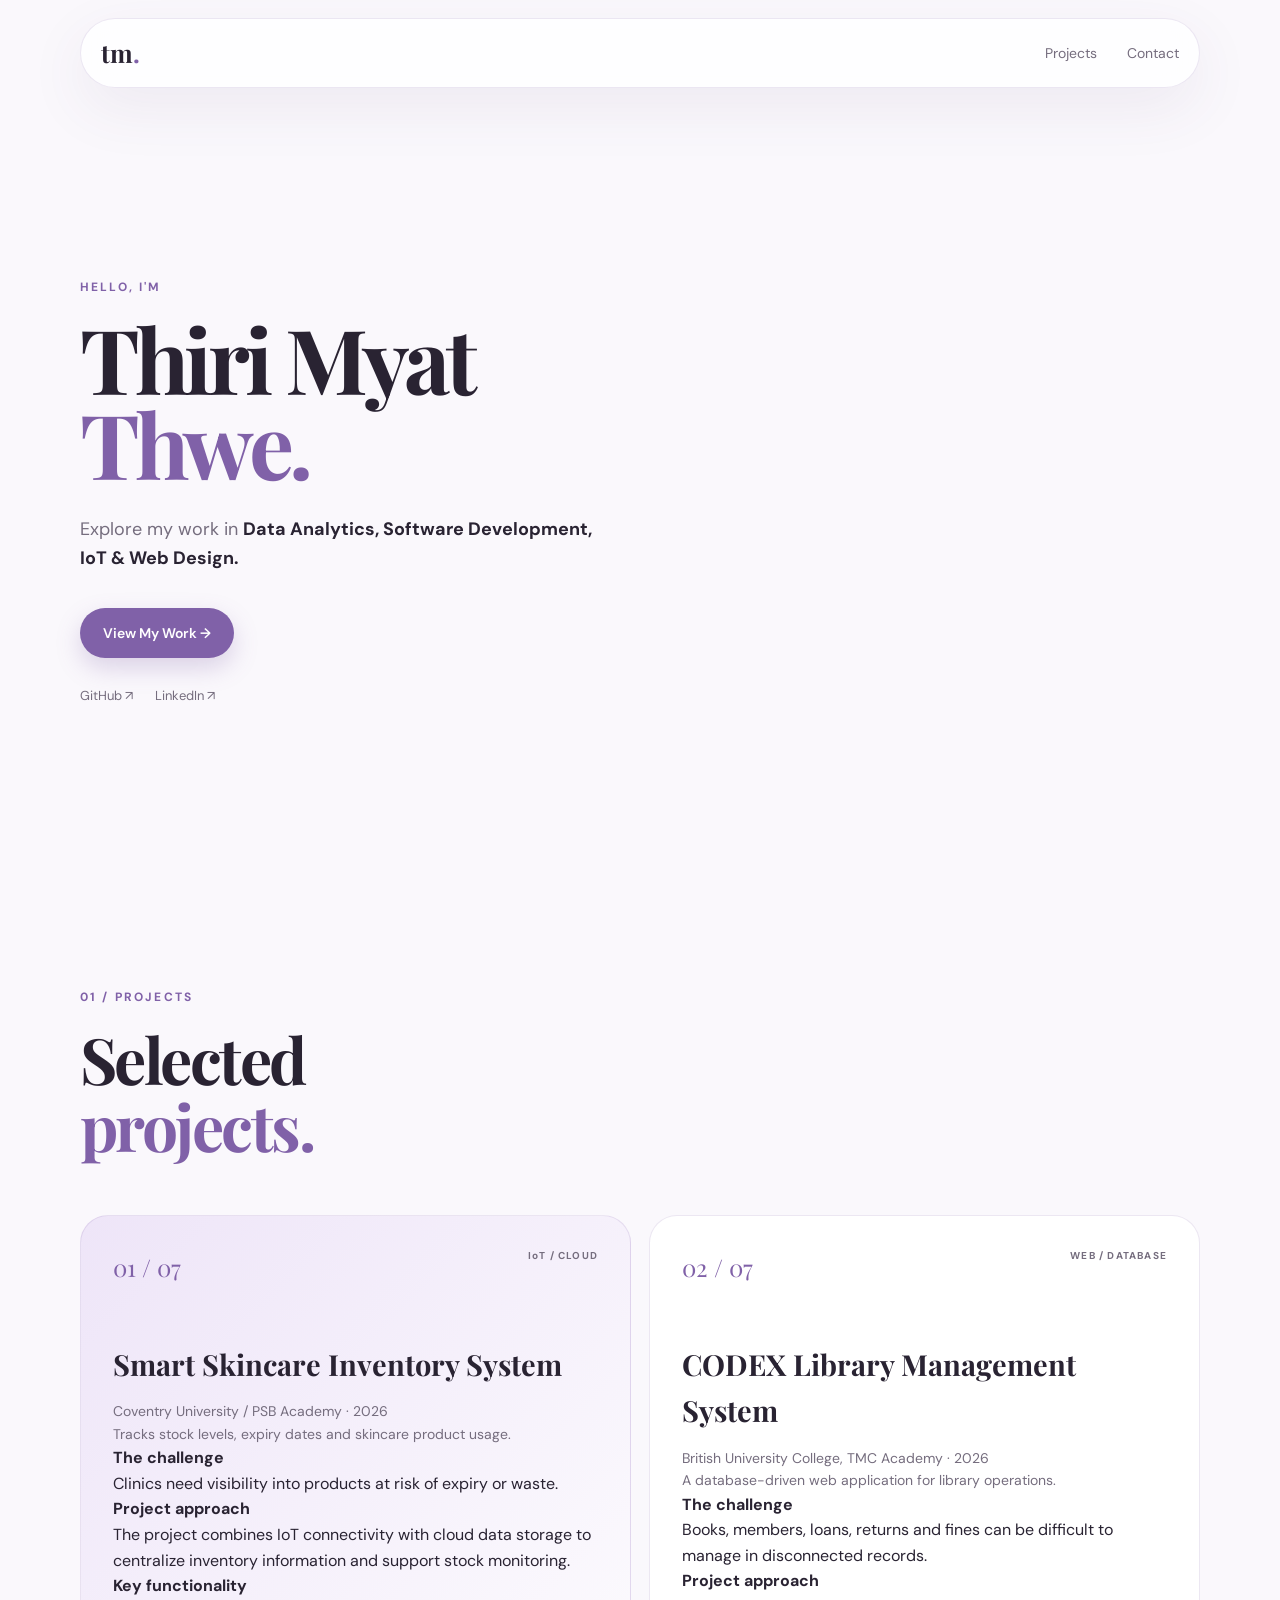
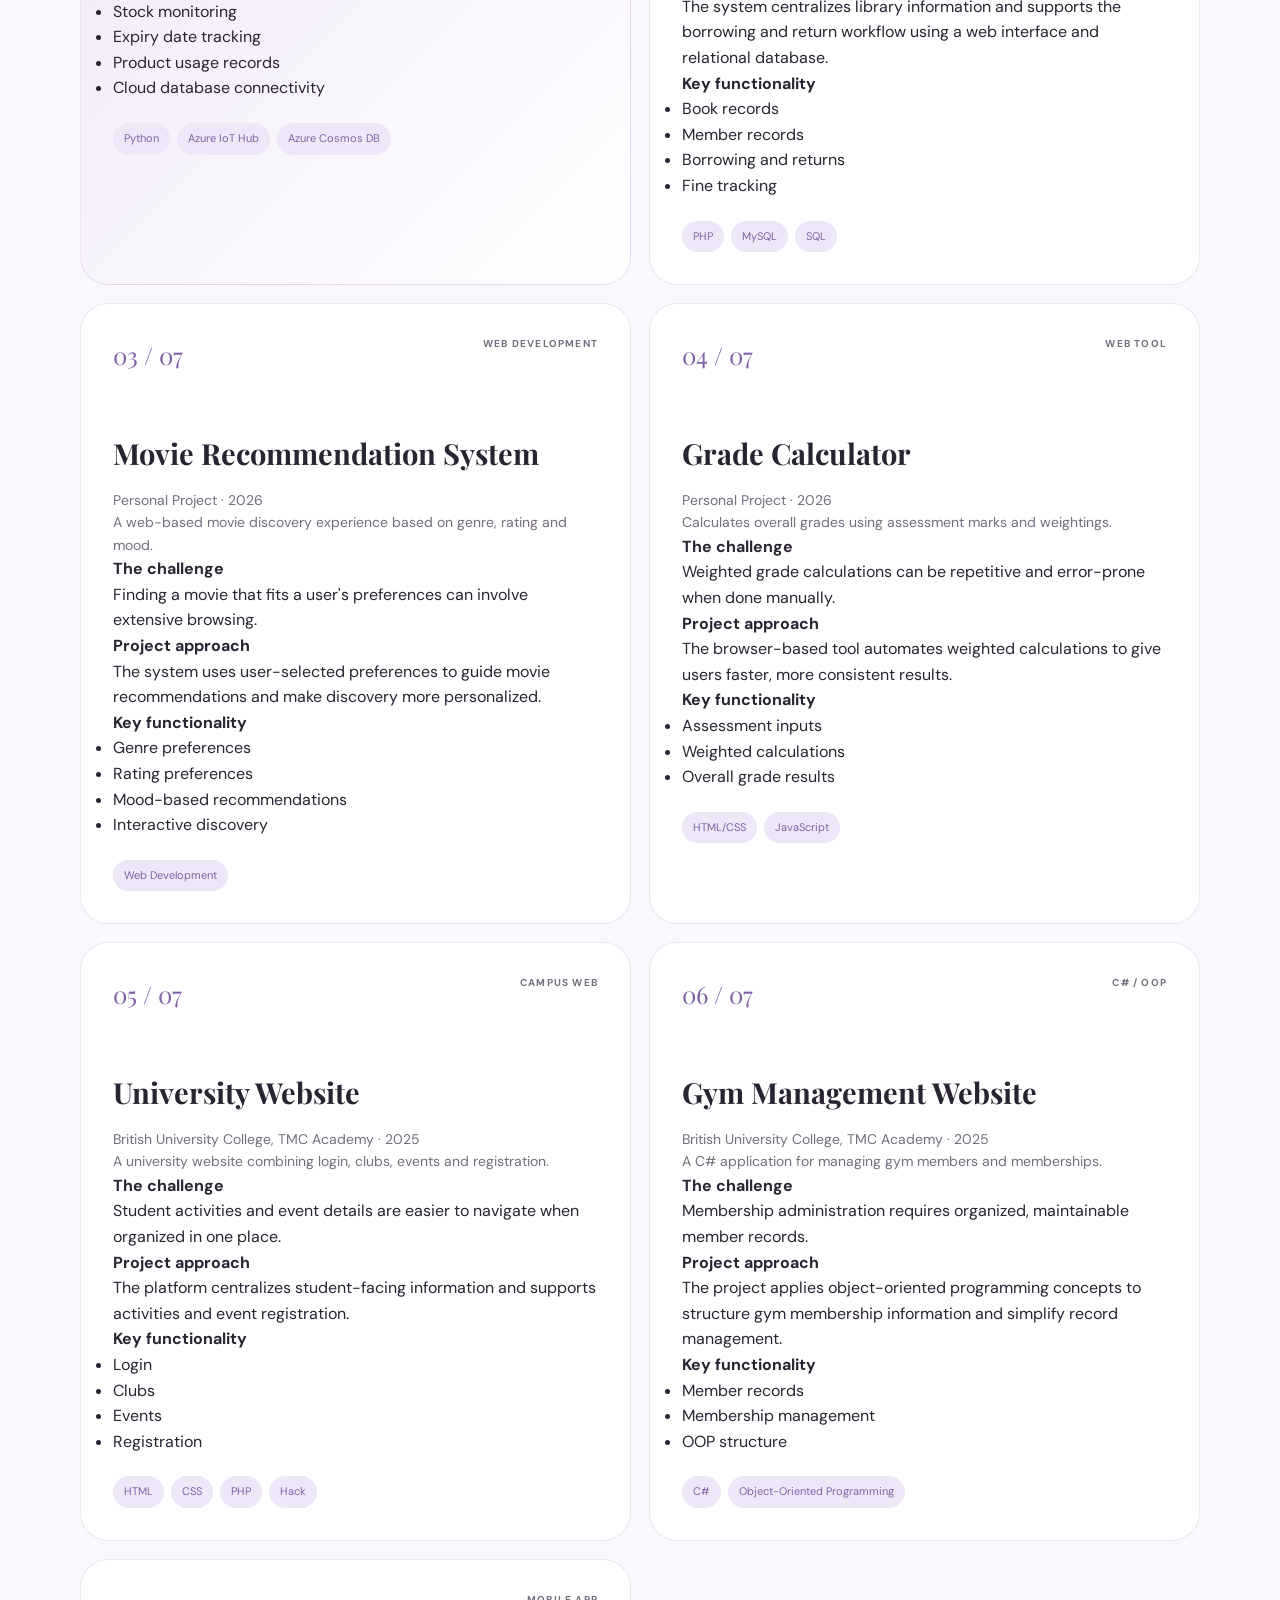
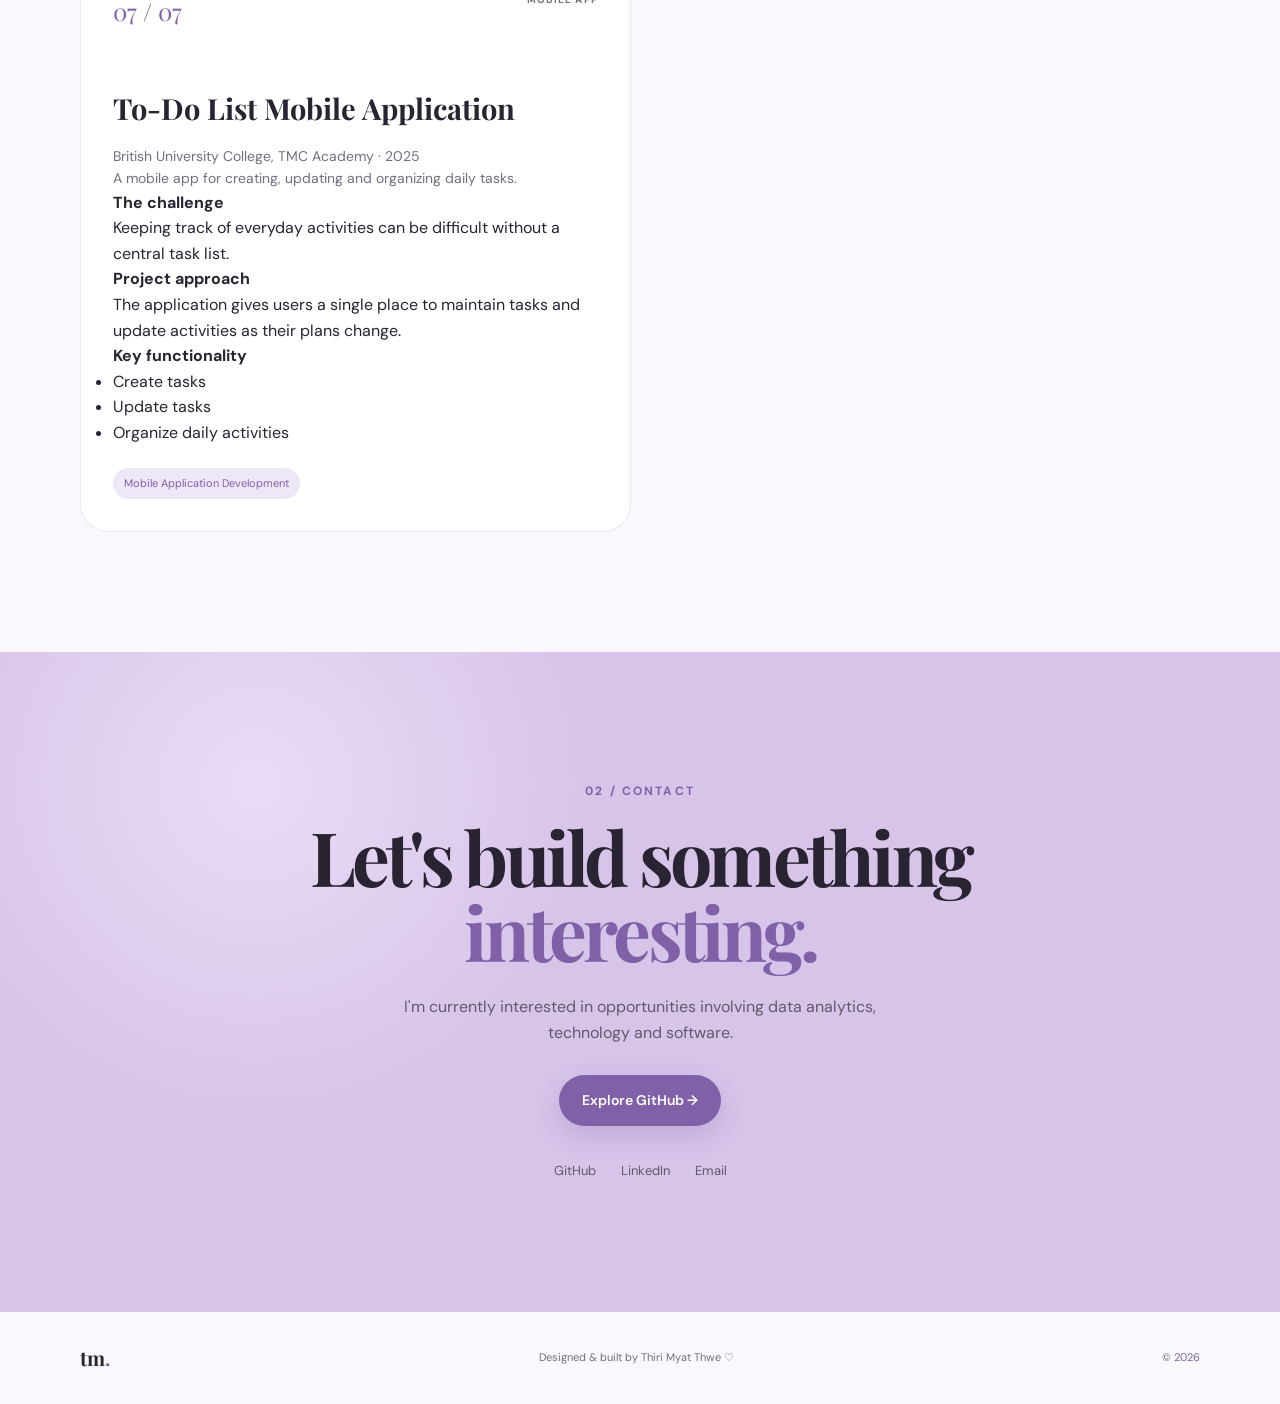
==== commit ff1a625d: "Revise index.html for updated portfolio content Updated the portfolio website with new project detai" ====
--- a/index.html
+++ b/index.html
@@ -26,14 +26,11 @@
         <a href="#home" class="logo">tm<span>.</span></a>
 
         <nav id="navMenu">
-            <a href="#about">About</a>
-            <a href="#skills">Skills</a>
             <a href="#projects">Projects</a>
-            <a href="#education">Education</a>
             <a href="#contact">Contact</a>
         </nav>
 
-        <button class="menu-btn" id="menuBtn">☰</button>
+        <button class="menu-btn" id="menuBtn" aria-label="Toggle menu">☰</button>
     </header>
 
 
@@ -52,8 +49,8 @@
                 </h1>
 
                 <p class="hero-description">
-                    Computing Science student building my way into
-                    <strong>Data Analytics, Data Science & Technology.</strong>
+                    Explore my work in
+                    <strong>Data Analytics, Software Development, IoT & Web Design.</strong>
                 </p>
 
                 <div class="hero-buttons">
@@ -64,106 +61,13 @@
                 </div>
 
                 <div class="social-links">
-                    <a href="https://github.com/niki-ashlynn/" target="_blank">
+                    <a href="https://github.com/niki-ashlynn/" target="_blank" rel="noopener noreferrer">
                         GitHub ↗
                     </a>
 
-                    <a href="https://www.linkedin.com/in/thiri-myat-thwe-n1k1" target="_blank">
+                    <a href="https://www.linkedin.com/in/thiri-myat-thwe-n1k1" target="_blank" rel="noopener noreferrer">
                         LinkedIn ↗
                     </a>
-                </div>
-
-            </div>
-
-
-            <div class="hero-card">
-
-                <div class="profile-circle">
-                    <img src="assets/profile.jpg" alt="niki">
-                </div>
-
-                <div class="floating-card card-one">
-                    <span>⌘</span>
-                    <div>
-                        <strong>Computing</strong>
-                        <small>Science</small>
-                    </div>
-                </div>
-
-                <div class="floating-card card-two">
-                    <span>✦</span>
-                    <div>
-                        <strong>Data</strong>
-                        <small>Analytics</small>
-                    </div>
-                </div>
-
-                <div class="sparkle sparkle-one">✦</div>
-                <div class="sparkle sparkle-two">✧</div>
-
-            </div>
-
-        </section>
-
-
-        <!-- ABOUT -->
-        <section class="section" id="about">
-
-            <div class="section-heading">
-                <p class="eyebrow">01 / ABOUT ME</p>
-                <h2>A little about<br><span> me .</span></h2>
-            </div>
-
-            <div class="about-grid">
-
-                <div class="about-text">
-
-                    <p>
-                        I'm a Computing Science student currently studying at
-                        Coventry University through PSB Academy in Singapore.
-                    </p>
-
-                    <p>
-                        My interests sit at the intersection of technology,
-                        data and problem-solving. I'm particularly interested
-                        in building a career in <strong>Data Analytics</strong>,
-                        while exploring Data Science and Data Engineering.
-                    </p>
-
-                    <p>
-                        I enjoy turning messy information into something
-                        understandable — whether that's through dashboards,
-                        databases, visualisations or structured reports.
-                    </p>
-
-                </div>
-
-                <div class="stats">
-
-                    <div class="stat-card">
-                        <span>01</span>
-                        <strong>Data</strong>
-                        <p>Analytics & Visualisation</p>
-                    </div>
-
-                    <div class="stat-card">
-                        <span>02</span>
-                        <strong>Technology</strong>
-                        <p>IT & Software Development</p>
-                    </div>
-
-                    <div class="stat-card">
-                        <span>03</span>
-                        <strong>Learning</strong>
-                        <p>Always building new skills</p>
-                    </div>
-
-                    <div class="stat-card">
-                        <span>04</span>
-                        <strong>Projects</strong>
-                        <p>Hands-on problem solving</p>
-                    </div>
-
                 </div>
 
             </div>
@@ -171,439 +75,54 @@
         </section>
 
 
-        <!-- SKILLS -->
-        <section class="section lavender-section" id="skills">
-
-            <div class="section-heading center-heading">
-                <p class="eyebrow">02 / SKILLS</p>
-                <h2>Tools I work <span>with.</span></h2>
-            </div>
-
-            <div class="skills-container">
-
-    <div class="skill-group">
-        <div class="skill-icon">▦</div>
-
-        <h3>Data & Analytics</h3>
-
-        <div class="tags">
-            <span>Power BI</span>
-            <span>SQL</span>
-            <span>Data Analysis</span>
-            <span>Orange</span>
-            <span>Apache Spark</span>
-            <span>Hadoop</span>
-            <span>Apache Superset</span>
-            <span>Sqoop</span>
-        </div>
-    </div>
-
-
-    <div class="skill-group">
-        <div class="skill-icon">⌘</div>
-
-        <h3>Programming</h3>
-
-        <div class="tags">
-            <span>Python</span>
-            <span>C++</span>
-            <span>C#</span>
-            <span>Java</span>
-            <span>HTML</span>
-            <span>PHP</span>
-        </div>
-    </div>
-
-
-    <div class="skill-group">
-        <div class="skill-icon">◈</div>
-
-        <h3>Tools & Technologies</h3>
-
-        <div class="tags">
-            <span>Microsoft Azure</span>
-            <span>Azure Cosmos DB</span>
-            <span>XAMPP</span>
-            <span>Visual Studio</span>
-            <span>Anaconda</span>
-            <span>GitHub</span>
-            <span>Elementor</span>
-            <span>WordPress</span>
-        </div>
-    </div>
-
-
-    <div class="skill-group">
-        <div class="skill-icon">◇</div>
-
-        <h3>Development</h3>
-
-        <div class="tags">
-            <span>ERD / Database Design</span>
-            <span>Object-Oriented Programming</span>
-            <span>Mobile Application Development</span>
-            <span>UI/UX</span>
-            <span>IoT</span>
-            <span>Algorithms</span>
-            <span>Technical Documentation</span>
-        </div>
-    </div>
-
-
-    <div class="skill-group">
-        <div class="skill-icon">✦</div>
-
-        <h3>Soft Skills</h3>
-
-        <div class="tags">
-            <span>Problem Solving</span>
-            <span>Teamwork</span>
-            <span>Communication</span>
-            <span>Leadership</span>
-            <span>Project Coordination</span>
-            <span>Time Management</span>
-            <span>Adaptability</span>
-            <span>Presentation Skills</span>
-            <span>Critical Thinking</span>
-        </div>
-    </div>
-
-</div>
-            </div>
-
-        </section>
 
 
         <!-- PROJECTS -->
         <section class="section" id="projects">
 
             <div class="section-heading">
-                <p class="eyebrow">03 / PROJECTS</p>
-                <h2>Things I've<br><span>built.</span></h2>
+                <p class="eyebrow">01 / PROJECTS</p>
+                <h2>Selected<br><span>projects.</span></h2>
             </div>
 
 
-            <div class="projects-grid">
+            <div class="projects-grid"><article class="project-card featured">
+<div class="project-top"><span class="project-number">01 / 07</span><span class="project-type">IoT / CLOUD</span></div>
+<h3>Smart Skincare Inventory System</h3><p class="project-origin">Coventry University / PSB Academy · 2026</p><p class="project-intro">Tracks stock levels, expiry dates and skincare product usage.</p>
+<div class="case-study"><h4>The challenge</h4><p>Clinics need visibility into products at risk of expiry or waste.</p><h4>Project approach</h4><p>The project combines IoT connectivity with cloud data storage to centralize inventory information and support stock monitoring.</p>
+<h4>Key functionality</h4><ul><li>Stock monitoring</li><li>Expiry date tracking</li><li>Product usage records</li><li>Cloud database connectivity</li></ul></div><div class="project-tags"><span>Python</span><span>Azure IoT Hub</span><span>Azure Cosmos DB</span></div></article>
+<article class="project-card">
+<div class="project-top"><span class="project-number">02 / 07</span><span class="project-type">WEB / DATABASE</span></div>
+<h3>CODEX Library Management System</h3><p class="project-origin">British University College, TMC Academy · 2026</p><p class="project-intro">A database-driven web application for library operations.</p>
+<div class="case-study"><h4>The challenge</h4><p>Books, members, loans, returns and fines can be difficult to manage in disconnected records.</p><h4>Project approach</h4><p>The system centralizes library information and supports the borrowing and return workflow using a web interface and relational database.</p>
+<h4>Key functionality</h4><ul><li>Book records</li><li>Member records</li><li>Borrowing and returns</li><li>Fine tracking</li></ul></div><div class="project-tags"><span>PHP</span><span>MySQL</span><span>SQL</span></div></article>
+<article class="project-card">
+<div class="project-top"><span class="project-number">03 / 07</span><span class="project-type">WEB DEVELOPMENT</span></div>
+<h3>Movie Recommendation System</h3><p class="project-origin">Personal Project · 2026</p><p class="project-intro">A web-based movie discovery experience based on genre, rating and mood.</p>
+<div class="case-study"><h4>The challenge</h4><p>Finding a movie that fits a user's preferences can involve extensive browsing.</p><h4>Project approach</h4><p>The system uses user-selected preferences to guide movie recommendations and make discovery more personalized.</p>
+<h4>Key functionality</h4><ul><li>Genre preferences</li><li>Rating preferences</li><li>Mood-based recommendations</li><li>Interactive discovery</li></ul></div><div class="project-tags"><span>Web Development</span></div></article>
+<article class="project-card">
+<div class="project-top"><span class="project-number">04 / 07</span><span class="project-type">WEB TOOL</span></div>
+<h3>Grade Calculator</h3><p class="project-origin">Personal Project · 2026</p><p class="project-intro">Calculates overall grades using assessment marks and weightings.</p>
+<div class="case-study"><h4>The challenge</h4><p>Weighted grade calculations can be repetitive and error-prone when done manually.</p><h4>Project approach</h4><p>The browser-based tool automates weighted calculations to give users faster, more consistent results.</p>
+<h4>Key functionality</h4><ul><li>Assessment inputs</li><li>Weighted calculations</li><li>Overall grade results</li></ul></div><div class="project-tags"><span>HTML/CSS</span><span>JavaScript</span></div></article>
+<article class="project-card">
+<div class="project-top"><span class="project-number">05 / 07</span><span class="project-type">CAMPUS WEB</span></div>
+<h3>University Website</h3><p class="project-origin">British University College, TMC Academy · 2025</p><p class="project-intro">A university website combining login, clubs, events and registration.</p>
+<div class="case-study"><h4>The challenge</h4><p>Student activities and event details are easier to navigate when organized in one place.</p><h4>Project approach</h4><p>The platform centralizes student-facing information and supports activities and event registration.</p>
+<h4>Key functionality</h4><ul><li>Login</li><li>Clubs</li><li>Events</li><li>Registration</li></ul></div><div class="project-tags"><span>HTML</span><span>CSS</span><span>PHP</span><span>Hack</span></div></article>
+<article class="project-card">
+<div class="project-top"><span class="project-number">06 / 07</span><span class="project-type">C# / OOP</span></div>
+<h3>Gym Management Website</h3><p class="project-origin">British University College, TMC Academy · 2025</p><p class="project-intro">A C# application for managing gym members and memberships.</p>
+<div class="case-study"><h4>The challenge</h4><p>Membership administration requires organized, maintainable member records.</p><h4>Project approach</h4><p>The project applies object-oriented programming concepts to structure gym membership information and simplify record management.</p>
+<h4>Key functionality</h4><ul><li>Member records</li><li>Membership management</li><li>OOP structure</li></ul></div><div class="project-tags"><span>C#</span><span>Object-Oriented Programming</span></div></article>
+<article class="project-card">
+<div class="project-top"><span class="project-number">07 / 07</span><span class="project-type">MOBILE APP</span></div>
+<h3>To-Do List Mobile Application</h3><p class="project-origin">British University College, TMC Academy · 2025</p><p class="project-intro">A mobile app for creating, updating and organizing daily tasks.</p>
+<div class="case-study"><h4>The challenge</h4><p>Keeping track of everyday activities can be difficult without a central task list.</p><h4>Project approach</h4><p>The application gives users a single place to maintain tasks and update activities as their plans change.</p>
+<h4>Key functionality</h4><ul><li>Create tasks</li><li>Update tasks</li><li>Organize daily activities</li></ul></div><div class="project-tags"><span>Mobile Application Development</span></div></article></div></section>
 
 
-                <!-- PROJECT 1 -->
-                <article class="project-card featured">
-
-                    <div class="project-top">
-                        <span class="project-number">01</span>
-                        <span class="project-type">IoT / DATA</span>
-                    </div>
-
-                    <h3>Smart Skincare Inventory System</h3>
-
-                    <p>
-                        An IoT-based inventory management system designed
-                        for beauty clinics to monitor skincare products,
-                        expiry dates, product usage and stock levels.
-                    </p>
-
-                    <div class="project-tags">
-                        <span>Python</span>
-                        <span>Azure</span>
-                        <span>Cosmos DB</span>
-                        <span>IoT</span>
-                    </div>
-
-                    <div class="project-footer">
-                        <span>SDG 12 · Responsible Consumption</span>
-
-                        <a href="https://github.com/YOUR_USERNAME" target="_blank">
-                            GitHub ↗
-                        </a>
-                    </div>
-
-                </article>
-
-
-                <!-- PROJECT 2 -->
-                <article class="project-card">
-
-                    <div class="project-top">
-                        <span class="project-number">02</span>
-                        <span class="project-type">WEB APP</span>
-                    </div>
-
-                    <h3>Library Management System</h3>
-
-                    <p>
-                        A database-driven library management system
-                        developed to manage users, books, borrowing,
-                        returns and fines.
-                    </p>
-
-                    <div class="project-tags">
-                        <span>PHP</span>
-                        <span>MySQL</span>
-                        <span>HTML</span>
-                        <span>CSS</span>
-                    </div>
-
-                    <div class="project-footer">
-                        <span>Database Application</span>
-
-                        <a href="https://github.com/YOUR_USERNAME" target="_blank">
-                            GitHub ↗
-                        </a>
-                    </div>
-
-                </article>
-
-
-                <!-- PROJECT 3 -->
-                <article class="project-card">
-
-                    <div class="project-top">
-                        <span class="project-number">03</span>
-                        <span class="project-type">DATA</span>
-                    </div>
-
-                    <h3>Data Analytics Projects</h3>
-
-                    <p>
-                        Exploratory data analysis and visualisation projects
-                        focused on understanding datasets, identifying
-                        patterns and communicating insights.
-                    </p>
-
-                    <div class="project-tags">
-                        <span>Python</span>
-                        <span>Power BI</span>
-                        <span>Excel</span>
-                        <span>Data Analysis</span>
-                    </div>
-
-                    <div class="project-footer">
-                        <span>Analytics Portfolio</span>
-
-                        <a href="https://github.com/YOUR_USERNAME" target="_blank">
-                            GitHub ↗
-                        </a>
-                    </div>
-
-                </article>
-
-
-                <!-- PROJECT 4 -->
-                <article class="project-card">
-
-                    <div class="project-top">
-                        <span class="project-number">04</span>
-                        <span class="project-type">WEB DESIGN</span>
-                    </div>
-
-                    <h3>Woodleigh Mall Website</h3>
-
-                    <p>
-                        A responsive website project developed using
-                        WordPress and Elementor with a focus on usability,
-                        navigation and user experience.
-                    </p>
-
-                    <div class="project-tags">
-                        <span>WordPress</span>
-                        <span>Elementor</span>
-                        <span>UI/UX</span>
-                    </div>
-
-                    <div class="project-footer">
-                        <span>HCI Project</span>
-
-                        <a href="https://github.com/YOUR_USERNAME" target="_blank">
-                            GitHub ↗
-                        </a>
-                    </div>
-
-                </article>
-
-            </div>
-
-        </section>
-
-
-        <!-- EDUCATION -->
-        <section class="section lavender-section" id="education">
-
-            <div class="section-heading">
-                <p class="eyebrow">04 / EDUCATION</p>
-                <h2>My academic<br><span>journey.</span></h2>
-            </div>
-
-            <div class="timeline">
-
-                <div class="timeline-item">
-
-                    <div class="timeline-dot"></div>
-
-                    <div class="timeline-date">
-                        2026 — Present
-                    </div>
-
-                    <div class="timeline-content">
-                        <h3>BSc (Hons) Computing Science</h3>
-                        <p>Coventry University · PSB Academy</p>
-                        <span>Singapore</span>
-                    </div>
-
-                </div>
-
-
-                <div class="timeline-item">
-
-                    <div class="timeline-dot"></div>
-
-                    <div class="timeline-date">
-                        2024 — 2026
-                    </div>
-
-                    <div class="timeline-content">
-                        <h3>Diploma in Infocomm Technology</h3>
-                        <p>British University College</p>
-                        <span>GPA: 3.57</span>
-                    </div>
-
-                </div>
-
-
-                <div class="timeline-item">
-
-                    <div class="timeline-dot"></div>
-
-                    <div class="timeline-date">
-                        2025
-                    </div>
-
-                    <div class="timeline-content">
-                        <h3>Diploma in Information Technology</h3>
-                        <p>PSB Academy</p>
-                        <span>GPA: 3.43</span>
-                    </div>
-
-                </div>
-
-
-                <div class="timeline-item">
-
-                    <div class="timeline-dot"></div>
-
-                    <div class="timeline-date">
-                        2023 — 2024
-                    </div>
-
-                    <div class="timeline-content">
-                        <h3>Foundation Programme</h3>
-                        <p>TMC Academy · British University College</p>
-                        <span>Distinctions</span>
-                    </div>
-
-                </div>
-
-            </div>
-
-        </section>
-
-
-        <!-- CERTIFICATIONS -->
-        <section class="section">
-
-            <div class="section-heading">
-                <p class="eyebrow">05 / CERTIFICATIONS</p>
-                <h2>Always <span>learning.</span></h2>
-            </div>
-
-            <div class="certifications">
-
-                <div class="cert-card">
-                    <div class="cert-icon">▦</div>
-
-                    <div>
-                        <h3>Power BI: Get started with Microsoft data analytics</h3>
-                        <p>edX · Verified Certificate</p>
-                        <small>Issued September 2026</small>
-                    </div>
-                </div>
-
-
-                <div class="cert-card">
-                    <div class="cert-icon">✦</div>
-
-                    <div>
-                        <h3>Certificate of Appreciation</h3>
-                        <p>Festival of Youth 2025 · Bangladesh Embassy</p>
-                        <small>2025</small>
-                    </div>
-                </div>
-
-
-                <div class="cert-card">
-                    <div class="cert-icon">◈</div>
-
-                    <div>
-                        <h3>Certificate of Recognition</h3>
-                        <p>Malaysia–Myanmar Business Trade Fair</p>
-                        <small>2025</small>
-                    </div>
-                </div>
-
-
-                <div class="cert-card">
-                    <div class="cert-icon">⌘</div>
-
-                    <div>
-                        <h3>Basic Software Programming</h3>
-                        <p>KMD Institute</p>
-                        <small>2023</small>
-                    </div>
-                </div>
-
-            </div>
-
-        </section>
-
-
-        <!-- EXPERIENCE -->
-        <section class="section experience-section">
-
-            <div class="section-heading">
-                <p class="eyebrow">06 / EXPERIENCE</p>
-                <h2>Beyond the<br><span>classroom.</span></h2>
-            </div>
-
-            <div class="experience-card">
-
-                <div class="experience-icon">✦</div>
-
-                <div class="experience-content">
-
-                    <span class="experience-label">
-                        VOLUNTEERING · YOUTH EVENTS
-                    </span>
-
-                    <h3>IT & Technical Coordination</h3>
-
-                    <p>
-                        Contributed to youth-focused events through technical
-                        coordination, programme proposals and event support.
-                        Worked with teams to organise activities and solve
-                        technical requirements.
-                    </p>
-
-                    <div class="experience-tags">
-                        <span>Technical Coordination</span>
-                        <span>Teamwork</span>
-                        <span>Event Support</span>
-                        <span>Communication</span>
-                    </div>
-
-                </div>
-
-            </div>
-
-        </section>
 
 
         <!-- CONTACT -->
@@ -611,7 +130,7 @@
 
             <div class="contact-inner">
 
-                <p class="eyebrow">07 / CONTACT</p>
+                <p class="eyebrow">02 / CONTACT</p>
 
                 <h2>
                     Let's build something<br>
@@ -624,23 +143,23 @@
                 </p>
 
                 <a
-                    href="mailto:YOUR_EMAIL@example.com"
+                    href="https://github.com/niki-ashlynn/"
                     class="btn primary-btn contact-btn"
                 >
-                    Get In Touch →
+                    Explore GitHub →
                 </a>
 
                 <div class="contact-links">
 
-                    <a href="https://github.com/YOUR_USERNAME" target="_blank">
+                    <a href="https://github.com/niki-ashlynn/" target="_blank" rel="noopener noreferrer">
                         GitHub
                     </a>
 
-                    <a href="https://www.linkedin.com/in/YOUR_USERNAME/" target="_blank">
+                    <a href="https://www.linkedin.com/in/thiri-myat-thwe-n1k1" target="_blank" rel="noopener noreferrer">
                         LinkedIn
                     </a>
 
-                    <a href="mailto:YOUR_EMAIL@example.com">
+                    <a href="https://github.com/niki-ashlynn/">
                         Email
                     </a>
 
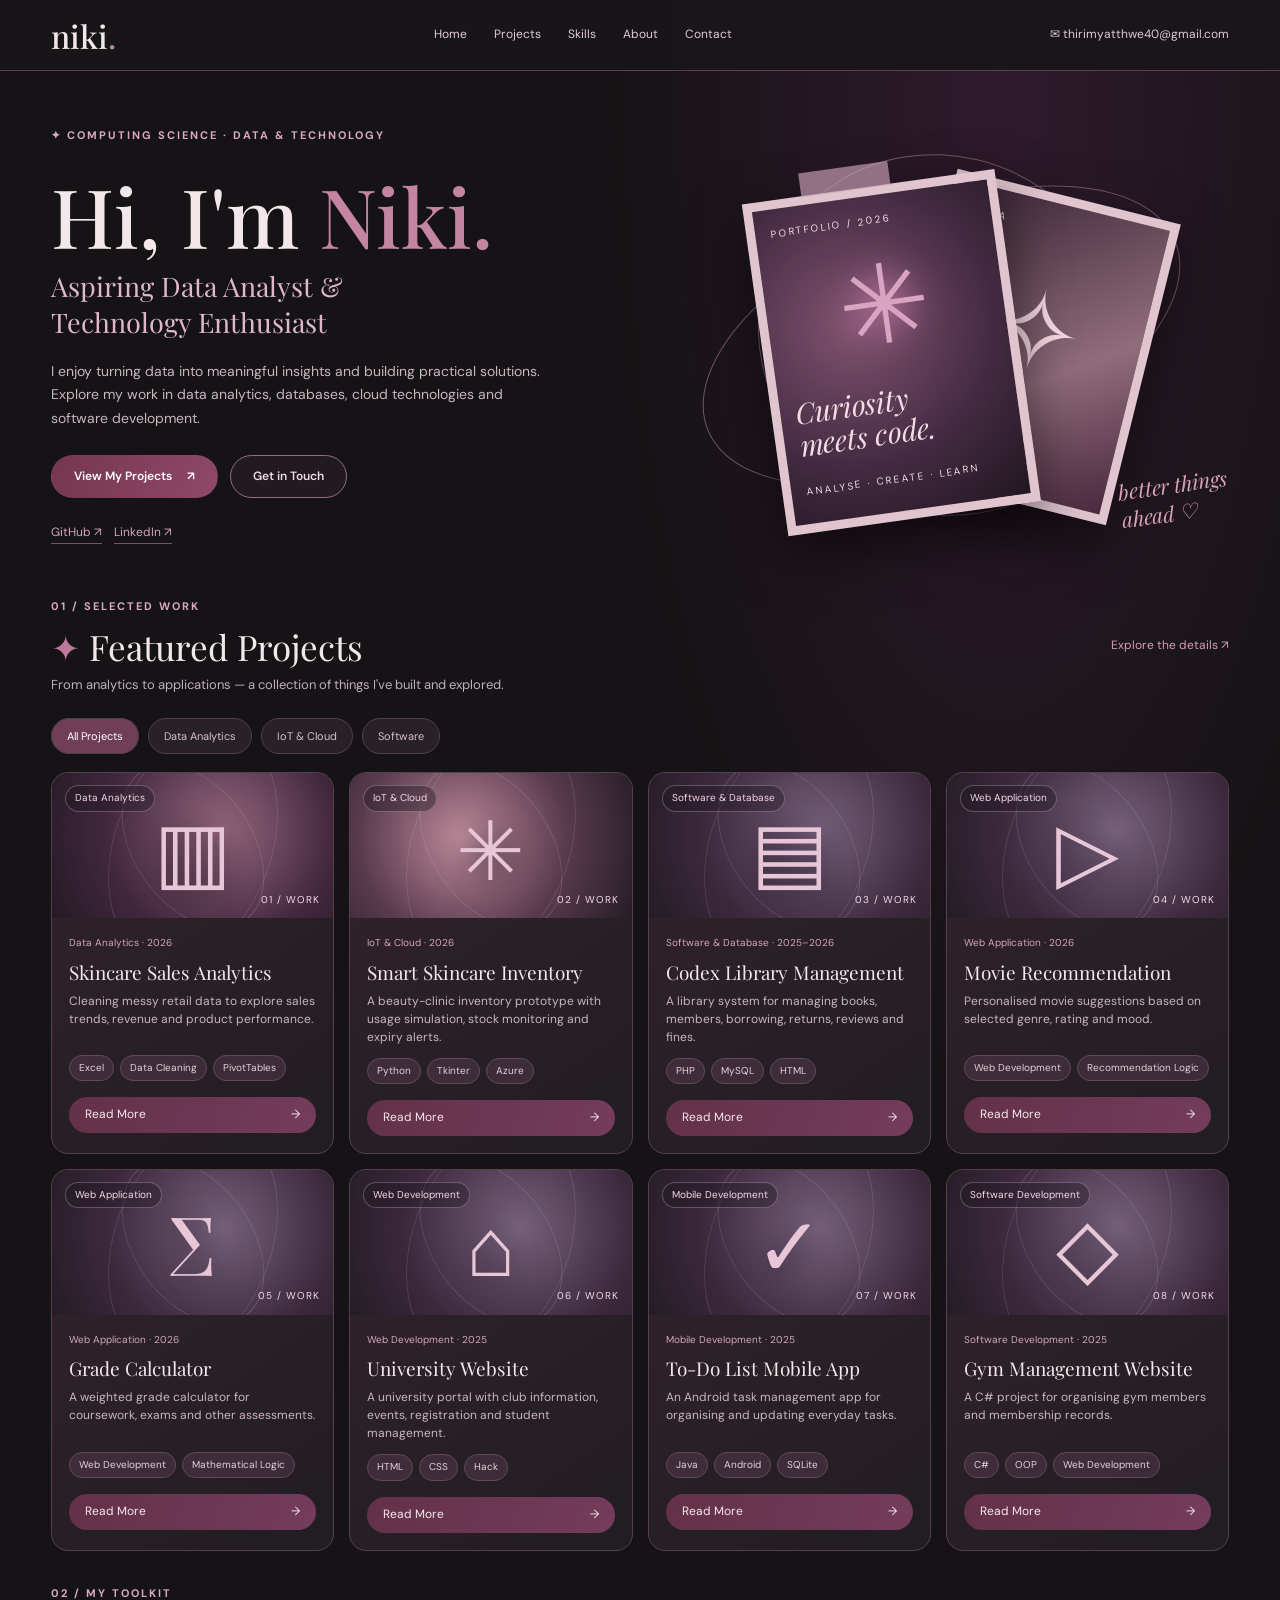
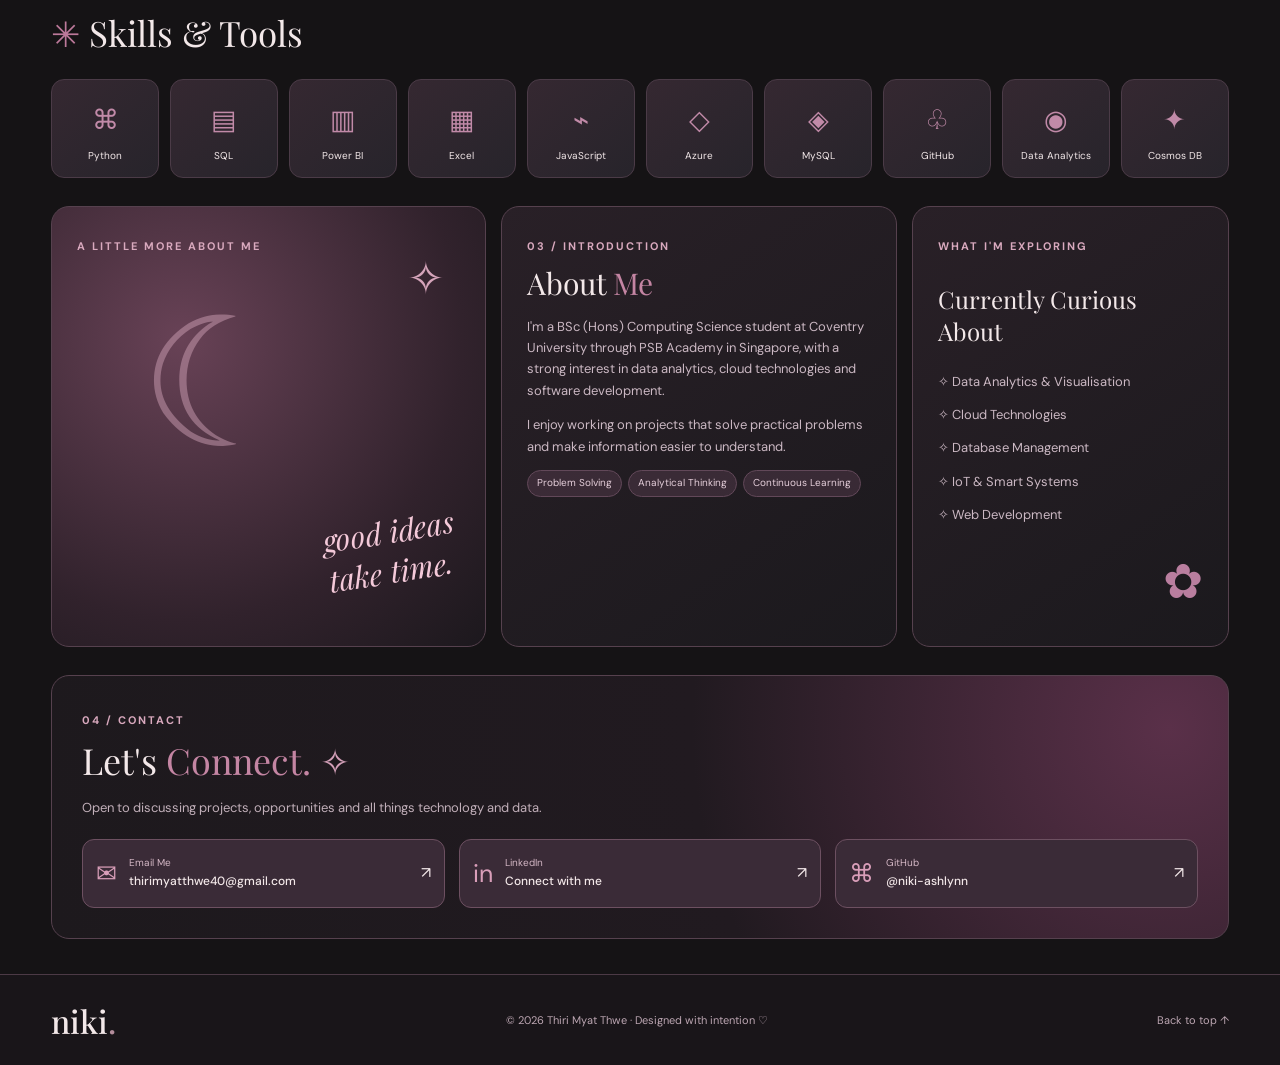
==== commit d5aba7b9: "Add files via upload" ====
--- a/index.html
+++ b/index.html
@@ -1,196 +1 @@
-<!DOCTYPE html>
-<html lang="en">
-<head>
-    <meta charset="UTF-8">
-    <meta name="viewport" content="width=device-width, initial-scale=1.0">
-
-    <title>Thiri Myat Thwe | Computing Science</title>
-
-    <meta
-        name="description"
-        content="Portfolio of Thiri Myat Thwe — Computing Science student interested in Data Analytics, Data Science and Technology."
-    >
-
-    <link rel="stylesheet" href="style.css">
-
-    <link
-        href="https://fonts.googleapis.com/css2?family=DM+Sans:wght@400;500;600;700&family=Playfair+Display:wght@500;600;700&display=swap"
-        rel="stylesheet"
-    >
-</head>
-
-<body>
-
-    <!-- NAVIGATION -->
-    <header class="navbar">
-        <a href="#home" class="logo">tm<span>.</span></a>
-
-        <nav id="navMenu">
-            <a href="#projects">Projects</a>
-            <a href="#contact">Contact</a>
-        </nav>
-
-        <button class="menu-btn" id="menuBtn" aria-label="Toggle menu">☰</button>
-    </header>
-
-
-    <!-- HERO -->
-    <main>
-
-        <section class="hero" id="home">
-
-            <div class="hero-content">
-
-                <p class="eyebrow">HELLO, I'M</p>
-
-                <h1>
-                    Thiri Myat<br>
-                    <span>Thwe.</span>
-                </h1>
-
-                <p class="hero-description">
-                    Explore my work in
-                    <strong>Data Analytics, Software Development, IoT & Web Design.</strong>
-                </p>
-
-                <div class="hero-buttons">
-                    <a href="#projects" class="btn primary-btn">
-                        View My Work →
-                    </a>
-
-                </div>
-
-                <div class="social-links">
-                    <a href="https://github.com/niki-ashlynn/" target="_blank" rel="noopener noreferrer">
-                        GitHub ↗
-                    </a>
-
-                    <a href="https://www.linkedin.com/in/thiri-myat-thwe-n1k1" target="_blank" rel="noopener noreferrer">
-                        LinkedIn ↗
-                    </a>
-                </div>
-
-            </div>
-
-        </section>
-
-
-
-
-        <!-- PROJECTS -->
-        <section class="section" id="projects">
-
-            <div class="section-heading">
-                <p class="eyebrow">01 / PROJECTS</p>
-                <h2>Selected<br><span>projects.</span></h2>
-            </div>
-
-
-            <div class="projects-grid"><article class="project-card featured">
-<div class="project-top"><span class="project-number">01 / 07</span><span class="project-type">IoT / CLOUD</span></div>
-<h3>Smart Skincare Inventory System</h3><p class="project-origin">Coventry University / PSB Academy · 2026</p><p class="project-intro">Tracks stock levels, expiry dates and skincare product usage.</p>
-<div class="case-study"><h4>The challenge</h4><p>Clinics need visibility into products at risk of expiry or waste.</p><h4>Project approach</h4><p>The project combines IoT connectivity with cloud data storage to centralize inventory information and support stock monitoring.</p>
-<h4>Key functionality</h4><ul><li>Stock monitoring</li><li>Expiry date tracking</li><li>Product usage records</li><li>Cloud database connectivity</li></ul></div><div class="project-tags"><span>Python</span><span>Azure IoT Hub</span><span>Azure Cosmos DB</span></div></article>
-<article class="project-card">
-<div class="project-top"><span class="project-number">02 / 07</span><span class="project-type">WEB / DATABASE</span></div>
-<h3>CODEX Library Management System</h3><p class="project-origin">British University College, TMC Academy · 2026</p><p class="project-intro">A database-driven web application for library operations.</p>
-<div class="case-study"><h4>The challenge</h4><p>Books, members, loans, returns and fines can be difficult to manage in disconnected records.</p><h4>Project approach</h4><p>The system centralizes library information and supports the borrowing and return workflow using a web interface and relational database.</p>
-<h4>Key functionality</h4><ul><li>Book records</li><li>Member records</li><li>Borrowing and returns</li><li>Fine tracking</li></ul></div><div class="project-tags"><span>PHP</span><span>MySQL</span><span>SQL</span></div></article>
-<article class="project-card">
-<div class="project-top"><span class="project-number">03 / 07</span><span class="project-type">WEB DEVELOPMENT</span></div>
-<h3>Movie Recommendation System</h3><p class="project-origin">Personal Project · 2026</p><p class="project-intro">A web-based movie discovery experience based on genre, rating and mood.</p>
-<div class="case-study"><h4>The challenge</h4><p>Finding a movie that fits a user's preferences can involve extensive browsing.</p><h4>Project approach</h4><p>The system uses user-selected preferences to guide movie recommendations and make discovery more personalized.</p>
-<h4>Key functionality</h4><ul><li>Genre preferences</li><li>Rating preferences</li><li>Mood-based recommendations</li><li>Interactive discovery</li></ul></div><div class="project-tags"><span>Web Development</span></div></article>
-<article class="project-card">
-<div class="project-top"><span class="project-number">04 / 07</span><span class="project-type">WEB TOOL</span></div>
-<h3>Grade Calculator</h3><p class="project-origin">Personal Project · 2026</p><p class="project-intro">Calculates overall grades using assessment marks and weightings.</p>
-<div class="case-study"><h4>The challenge</h4><p>Weighted grade calculations can be repetitive and error-prone when done manually.</p><h4>Project approach</h4><p>The browser-based tool automates weighted calculations to give users faster, more consistent results.</p>
-<h4>Key functionality</h4><ul><li>Assessment inputs</li><li>Weighted calculations</li><li>Overall grade results</li></ul></div><div class="project-tags"><span>HTML/CSS</span><span>JavaScript</span></div></article>
-<article class="project-card">
-<div class="project-top"><span class="project-number">05 / 07</span><span class="project-type">CAMPUS WEB</span></div>
-<h3>University Website</h3><p class="project-origin">British University College, TMC Academy · 2025</p><p class="project-intro">A university website combining login, clubs, events and registration.</p>
-<div class="case-study"><h4>The challenge</h4><p>Student activities and event details are easier to navigate when organized in one place.</p><h4>Project approach</h4><p>The platform centralizes student-facing information and supports activities and event registration.</p>
-<h4>Key functionality</h4><ul><li>Login</li><li>Clubs</li><li>Events</li><li>Registration</li></ul></div><div class="project-tags"><span>HTML</span><span>CSS</span><span>PHP</span><span>Hack</span></div></article>
-<article class="project-card">
-<div class="project-top"><span class="project-number">06 / 07</span><span class="project-type">C# / OOP</span></div>
-<h3>Gym Management Website</h3><p class="project-origin">British University College, TMC Academy · 2025</p><p class="project-intro">A C# application for managing gym members and memberships.</p>
-<div class="case-study"><h4>The challenge</h4><p>Membership administration requires organized, maintainable member records.</p><h4>Project approach</h4><p>The project applies object-oriented programming concepts to structure gym membership information and simplify record management.</p>
-<h4>Key functionality</h4><ul><li>Member records</li><li>Membership management</li><li>OOP structure</li></ul></div><div class="project-tags"><span>C#</span><span>Object-Oriented Programming</span></div></article>
-<article class="project-card">
-<div class="project-top"><span class="project-number">07 / 07</span><span class="project-type">MOBILE APP</span></div>
-<h3>To-Do List Mobile Application</h3><p class="project-origin">British University College, TMC Academy · 2025</p><p class="project-intro">A mobile app for creating, updating and organizing daily tasks.</p>
-<div class="case-study"><h4>The challenge</h4><p>Keeping track of everyday activities can be difficult without a central task list.</p><h4>Project approach</h4><p>The application gives users a single place to maintain tasks and update activities as their plans change.</p>
-<h4>Key functionality</h4><ul><li>Create tasks</li><li>Update tasks</li><li>Organize daily activities</li></ul></div><div class="project-tags"><span>Mobile Application Development</span></div></article></div></section>
-
-
-
-
-        <!-- CONTACT -->
-        <section class="contact-section" id="contact">
-
-            <div class="contact-inner">
-
-                <p class="eyebrow">02 / CONTACT</p>
-
-                <h2>
-                    Let's build something<br>
-                    <span>interesting.</span>
-                </h2>
-
-                <p class="contact-text">
-                    I'm currently interested in opportunities involving
-                    data analytics, technology and software.
-                </p>
-
-                <a
-                    href="https://github.com/niki-ashlynn/"
-                    class="btn primary-btn contact-btn"
-                >
-                    Explore GitHub →
-                </a>
-
-                <div class="contact-links">
-
-                    <a href="https://github.com/niki-ashlynn/" target="_blank" rel="noopener noreferrer">
-                        GitHub
-                    </a>
-
-                    <a href="https://www.linkedin.com/in/thiri-myat-thwe-n1k1" target="_blank" rel="noopener noreferrer">
-                        LinkedIn
-                    </a>
-
-                    <a href="https://github.com/niki-ashlynn/">
-                        Email
-                    </a>
-
-                </div>
-
-            </div>
-
-        </section>
-
-    </main>
-
-
-    <!-- FOOTER -->
-    <footer>
-
-        <div>
-            <strong>tm<span>.</span></strong>
-        </div>
-
-        <p>
-            Designed & built by Thiri Myat Thwe ♡
-        </p>
-
-        <p>
-            © <span id="year"></span>
-        </p>
-
-    </footer>
-
-
-    <script src="script.js"></script>
-
-</body>
-</html>
+<!doctype html><html lang="en"><head><meta charset="utf-8"><meta name="viewport" content="width=device-width, initial-scale=1"><meta name="theme-color" content="#151315"><meta name="description" content="Thiri Myat Thwe — computing science and data analytics portfolio"><title>Thiri Myat Thwe | Portfolio</title><link rel="stylesheet" href="style.css"><script defer src="projects.js"></script><script defer src="script.js"></script></head><body><header class="site-header"><nav class="nav wrap"><a class="brand" href="index.html">niki<span>.</span></a><div class="nav-links"><a href="#home">Home</a><a href="#projects">Projects</a><a href="#skills">Skills</a><a href="#about">About</a><a href="#contact">Contact</a></div><a class="nav-email" href="mailto:thirimyatthwe40@gmail.com">✉ <span>thirimyatthwe40@gmail.com</span></a></nav></header><main><section class="hero wrap" id="home"><div class="hero-copy"><div class="eyebrow">✦ COMPUTING SCIENCE · DATA & TECHNOLOGY</div><h1>Hi, I'm <em>Niki.</em></h1><h2>Aspiring Data Analyst &<br> Technology Enthusiast</h2><p>I enjoy turning data into meaningful insights and building practical solutions. Explore my work in data analytics, databases, cloud technologies and software development.</p><div class="actions"><a class="btn primary" href="#projects">View My Projects <span>↗</span></a><a class="btn outline" href="#contact">Get in Touch</a></div><div class="socials"><a href="https://github.com/niki-ashlynn" target="_blank" rel="noopener noreferrer">GitHub ↗</a><a href="https://www.linkedin.com/in/thiri-myat-thwe-n1k1/" target="_blank" rel="noopener noreferrer">LinkedIn ↗</a></div></div><div class="hero-art" aria-hidden="true"><div class="orbit orbit-one"></div><div class="orbit orbit-two"></div><div class="art-card art-back"><span>DATA</span><b>✧</b><small>Find the story<br>in the numbers.</small></div><div class="art-card art-front"><span>PORTFOLIO / 2026</span><div class="art-flower">✳</div><strong>Curiosity<br>meets code.</strong><small>ANALYSE · CREATE · LEARN</small></div><div class="tape"></div><div class="scribble">better things<br>ahead ♡</div></div></section><section class="section wrap" id="projects"><div class="section-head"><div><span class="eyebrow">01 / SELECTED WORK</span><h2><span class="spark">✦</span> Featured Projects</h2><p>From analytics to applications — a collection of things I've built and explored.</p></div><span class="section-aside">Explore the details ↗</span></div><div class="filters" aria-label="Filter projects"><button class="filter active" data-filter="all" aria-pressed="true">All Projects</button><button class="filter" data-filter="analytics" aria-pressed="false">Data Analytics</button><button class="filter" data-filter="iot" aria-pressed="false">IoT & Cloud</button><button class="filter" data-filter="software" aria-pressed="false">Software</button></div><div id="projectGrid" class="project-grid"></div></section><section class="section wrap" id="skills"><div class="section-head"><div><span class="eyebrow">02 / MY TOOLKIT</span><h2><span class="spark">✳</span> Skills & Tools</h2></div></div><div class="skill-grid"><div class="skill"><span>⌘</span>Python</div><div class="skill"><span>▤</span>SQL</div><div class="skill"><span>▥</span>Power BI</div><div class="skill"><span>▦</span>Excel</div><div class="skill"><span>⌁</span>JavaScript</div><div class="skill"><span>◇</span>Azure</div><div class="skill"><span>◈</span>MySQL</div><div class="skill"><span>♧</span>GitHub</div><div class="skill"><span>◉</span>Data Analytics</div><div class="skill"><span>✦</span>Cosmos DB</div></div></section><section class="section wrap about-grid" id="about"><div class="decor-panel"><span class="eyebrow">A LITTLE MORE ABOUT ME</span><div class="decor-moon">☾</div><p>good ideas<br>take time.</p><span class="decor-star">✧</span></div><div class="panel about-panel"><span class="eyebrow">03 / INTRODUCTION</span><h2>About <em>Me</em></h2><p>I'm a BSc (Hons) Computing Science student at Coventry University through PSB Academy in Singapore, with a strong interest in data analytics, cloud technologies and software development.</p><p>I enjoy working on projects that solve practical problems and make information easier to understand.</p><div class="tags"><span>Problem Solving</span><span>Analytical Thinking</span><span>Continuous Learning</span></div></div><div class="panel explore-panel"><span class="eyebrow">WHAT I'M EXPLORING</span><h3>Currently Curious About</h3><ul><li>✧ Data Analytics & Visualisation</li><li>✧ Cloud Technologies</li><li>✧ Database Management</li><li>✧ IoT & Smart Systems</li><li>✧ Web Development</li></ul><div class="explore-flower">✿</div></div></section><section class="section wrap" id="contact"><div class="contact-panel"><span class="eyebrow">04 / CONTACT</span><h2>Let's <em>Connect.</em> <span>✧</span></h2><p>Open to discussing projects, opportunities and all things technology and data.</p><div class="contact-links"><a href="mailto:thirimyatthwe40@gmail.com"><span>✉</span><div><small>Email Me</small><strong>thirimyatthwe40@gmail.com</strong></div><b>↗</b></a><a href="https://www.linkedin.com/in/thiri-myat-thwe-n1k1/" target="_blank" rel="noopener noreferrer"><span>in</span><div><small>LinkedIn</small><strong>Connect with me</strong></div><b>↗</b></a><a href="https://github.com/niki-ashlynn" target="_blank" rel="noopener noreferrer"><span>⌘</span><div><small>GitHub</small><strong>@niki-ashlynn</strong></div><b>↗</b></a></div></div></section></main><footer><div class="wrap footer-inner"><a class="brand" href="#home">niki<span>.</span></a><span>© <span id="year"></span> Thiri Myat Thwe · Designed with intention ♡</span><a href="#home">Back to top ↑</a></div></footer></body></html>
--- a/style.css
+++ b/style.css
@@ -1,1220 +1,2 @@
-/* -----------------------------
-   GLOBAL
------------------------------ */
-
-:root {
-    --lavender: #b99bdd;
-    --lavender-dark: #8061a8;
-    --lavender-light: #eee7f8;
-
-    --lilac: #d9c9ed;
-    --pink: #ead7eb;
-
-    --cream: #faf8fc;
-    --white: #ffffff;
-
-    --text: #292332;
-    --muted: #756d7e;
-
-    --border: rgba(128, 97, 168, 0.15);
-
-    --shadow:
-        0 20px 60px rgba(90, 63, 120, 0.08);
-
-    --radius: 28px;
-}
-
-
-/* -----------------------------
-   RESET
------------------------------ */
-
-* {
-    margin: 0;
-    padding: 0;
-    box-sizing: border-box;
-}
-
-html {
-    scroll-behavior: smooth;
-}
-
-body {
-    font-family: "DM Sans", sans-serif;
-    background: var(--cream);
-    color: var(--text);
-    line-height: 1.6;
-}
-
-a {
-    color: inherit;
-    text-decoration: none;
-}
-
-img {
-    max-width: 100%;
-    display: block;
-}
-
-
-/* -----------------------------
-   NAVBAR
------------------------------ */
-
-.navbar {
-    position: sticky;
-    top: 18px;
-    z-index: 1000;
-
-    width: min(1120px, calc(100% - 40px));
-    margin: 18px auto 0;
-
-    display: flex;
-    align-items: center;
-    justify-content: space-between;
-
-    padding: 14px 20px;
-
-    background: rgba(255, 255, 255, 0.8);
-    backdrop-filter: blur(20px);
-
-    border: 1px solid var(--border);
-    border-radius: 999px;
-
-    box-shadow: var(--shadow);
-}
-
-.logo {
-    font-family: "Playfair Display", serif;
-    font-size: 25px;
-    font-weight: 700;
-}
-
-.logo span,
-footer span {
-    color: var(--lavender-dark);
-}
-
-.navbar nav {
-    display: flex;
-    gap: 30px;
-}
-
-.navbar nav a {
-    font-size: 14px;
-    color: var(--muted);
-    transition: 0.25s;
-}
-
-.navbar nav a:hover {
-    color: var(--lavender-dark);
-}
-
-.menu-btn {
-    display: none;
-
-    border: none;
-    background: var(--lavender-light);
-
-    width: 40px;
-    height: 40px;
-
-    border-radius: 50%;
-
-    cursor: pointer;
-
-    font-size: 18px;
-}
-
-
-/* -----------------------------
-   HERO
------------------------------ */
-
-.hero {
-    width: min(1120px, calc(100% - 40px));
-
-    min-height: 780px;
-
-    margin: auto;
-
-    display: grid;
-    grid-template-columns: 1.05fr 0.95fr;
-
-    align-items: center;
-
-    gap: 60px;
-}
-
-.hero-content {
-    padding-top: 30px;
-}
-
-.eyebrow {
-    color: var(--lavender-dark);
-
-    font-size: 12px;
-    font-weight: 700;
-
-    letter-spacing: 0.18em;
-
-    margin-bottom: 18px;
-}
-
-.hero h1 {
-    font-family: "Playfair Display", serif;
-
-    font-size: clamp(58px, 7vw, 94px);
-
-    line-height: 0.95;
-
-    letter-spacing: -0.05em;
-
-    margin-bottom: 30px;
-}
-
-.hero h1 span,
-.section-heading h2 span,
-.contact-section h2 span {
-    color: var(--lavender-dark);
-}
-
-.hero-description {
-    max-width: 530px;
-
-    font-size: 18px;
-
-    color: var(--muted);
-
-    margin-bottom: 35px;
-}
-
-.hero-description strong {
-    color: var(--text);
-}
-
-.hero-buttons {
-    display: flex;
-    gap: 12px;
-
-    flex-wrap: wrap;
-
-    margin-bottom: 28px;
-}
-
-.btn {
-    display: inline-flex;
-
-    align-items: center;
-    justify-content: center;
-
-    padding: 14px 23px;
-
-    border-radius: 999px;
-
-    font-size: 14px;
-    font-weight: 600;
-
-    transition: 0.3s;
-}
-
-.primary-btn {
-    background: var(--lavender-dark);
-    color: white;
-
-    box-shadow:
-        0 10px 25px rgba(128, 97, 168, 0.25);
-}
-
-.primary-btn:hover {
-    transform: translateY(-3px);
-
-    box-shadow:
-        0 15px 30px rgba(128, 97, 168, 0.3);
-}
-
-.secondary-btn {
-    border: 1px solid var(--border);
-    background: white;
-}
-
-.secondary-btn:hover {
-    background: var(--lavender-light);
-}
-
-.social-links {
-    display: flex;
-    gap: 22px;
-}
-
-.social-links a {
-    font-size: 13px;
-
-    color: var(--muted);
-
-    border-bottom: 1px solid transparent;
-
-    transition: 0.2s;
-}
-
-.social-links a:hover {
-    color: var(--lavender-dark);
-    border-color: var(--lavender-dark);
-}
-
-
-/* -----------------------------
-   HERO VISUAL
------------------------------ */
-
-.hero-card {
-    position: relative;
-
-    width: min(470px, 100%);
-    aspect-ratio: 1;
-
-    margin: auto;
-
-    display: flex;
-    align-items: center;
-    justify-content: center;
-
-    background:
-        radial-gradient(
-            circle at 35% 30%,
-            #f0e8fa,
-            #d7c6e9 45%,
-            #c1a8dc
-        );
-
-    border-radius: 45% 55% 52% 48% / 48% 45% 55% 52%;
-
-    box-shadow:
-        0 30px 80px rgba(103, 74, 130, 0.15);
-
-    animation: float 6s ease-in-out infinite;
-}
-
-.profile-circle {
-    width: 67%;
-    height: 67%;
-
-    overflow: hidden;
-
-    border-radius: 50%;
-
-    background: #eee7f7;
-
-    border: 10px solid rgba(255,255,255,0.55);
-
-    box-shadow:
-        0 20px 50px rgba(80, 50, 110, 0.12);
-}
-
-.profile-circle img {
-    width: 100%;
-    height: 100%;
-
-    object-fit: cover;
-}
-
-.floating-card {
-    position: absolute;
-
-    display: flex;
-    align-items: center;
-    gap: 10px;
-
-    padding: 13px 17px;
-
-    background: rgba(255,255,255,0.85);
-    backdrop-filter: blur(15px);
-
-    border: 1px solid rgba(255,255,255,0.7);
-
-    border-radius: 18px;
-
-    box-shadow: var(--shadow);
-}
-
-.floating-card span {
-    width: 35px;
-    height: 35px;
-
-    display: grid;
-    place-items: center;
-
-    background: var(--lavender-light);
-
-    border-radius: 12px;
-
-    color: var(--lavender-dark);
-}
-
-.floating-card strong {
-    display: block;
-
-    font-size: 12px;
-}
-
-.floating-card small {
-    color: var(--muted);
-    font-size: 10px;
-}
-
-.card-one {
-    left: -10px;
-    top: 24%;
-}
-
-.card-two {
-    right: -10px;
-    bottom: 22%;
-}
-
-.sparkle {
-    position: absolute;
-
-    color: white;
-
-    font-size: 24px;
-}
-
-.sparkle-one {
-    top: 12%;
-    right: 20%;
-}
-
-.sparkle-two {
-    bottom: 14%;
-    left: 17%;
-}
-
-@keyframes float {
-
-    0%, 100% {
-        transform: translateY(0);
-    }
-
-    50% {
-        transform: translateY(-10px);
-    }
-}
-
-
-/* -----------------------------
-   SECTIONS
------------------------------ */
-
-.section {
-    width: min(1120px, calc(100% - 40px));
-
-    margin: auto;
-
-    padding: 120px 0;
-}
-
-.lavender-section {
-    width: 100%;
-
-    max-width: none;
-
-    padding-left: max(20px, calc((100% - 1120px) / 2));
-    padding-right: max(20px, calc((100% - 1120px) / 2));
-
-    background: #f0e9f8;
-}
-
-.section-heading {
-    margin-bottom: 55px;
-}
-
-.section-heading h2 {
-    font-family: "Playfair Display", serif;
-
-    font-size: clamp(42px, 5vw, 64px);
-
-    line-height: 1.05;
-
-    letter-spacing: -0.04em;
-}
-
-.center-heading {
-    text-align: center;
-}
-
-
-/* -----------------------------
-   ABOUT
------------------------------ */
-
-.about-grid {
-    display: grid;
-
-    grid-template-columns: 1fr 1fr;
-
-    gap: 80px;
-}
-
-.about-text {
-    max-width: 550px;
-}
-
-.about-text p {
-    color: var(--muted);
-
-    margin-bottom: 22px;
-
-    font-size: 16px;
-}
-
-.about-text strong {
-    color: var(--text);
-}
-
-.stats {
-    display: grid;
-
-    grid-template-columns: 1fr 1fr;
-
-    gap: 14px;
-}
-
-.stat-card {
-    padding: 28px;
-
-    background: white;
-
-    border: 1px solid var(--border);
-
-    border-radius: var(--radius);
-
-    transition: 0.3s;
-}
-
-.stat-card:hover {
-    transform: translateY(-5px);
-    box-shadow: var(--shadow);
-}
-
-.stat-card span {
-    color: var(--lavender-dark);
-
-    font-size: 12px;
-    font-weight: 700;
-}
-
-.stat-card strong {
-    display: block;
-
-    margin-top: 18px;
-
-    font-family: "Playfair Display", serif;
-
-    font-size: 23px;
-}
-
-.stat-card p {
-    margin-top: 5px;
-
-    color: var(--muted);
-
-    font-size: 12px;
-}
-
-
-/* -----------------------------
-   SKILLS
------------------------------ */
-
-.skills-container {
-    display: grid;
-
-    grid-template-columns: 1fr 1fr;
-
-    gap: 18px;
-}
-
-.skill-group {
-    padding: 32px;
-
-    background: rgba(255,255,255,0.7);
-
-    border: 1px solid rgba(128,97,168,0.12);
-
-    border-radius: var(--radius);
-}
-
-.skill-icon {
-    width: 45px;
-    height: 45px;
-
-    display: grid;
-    place-items: center;
-
-    background: white;
-
-    border-radius: 14px;
-
-    color: var(--lavender-dark);
-
-    margin-bottom: 22px;
-}
-
-.skill-group h3 {
-    font-family: "Playfair Display", serif;
-
-    font-size: 25px;
-
-    margin-bottom: 18px;
-}
-
-.tags,
-.project-tags,
-.experience-tags {
-    display: flex;
-
-    flex-wrap: wrap;
-
-    gap: 7px;
-}
-
-.tags span,
-.project-tags span,
-.experience-tags span {
-    padding: 7px 11px;
-
-    background: var(--lavender-light);
-
-    color: var(--lavender-dark);
-
-    border-radius: 999px;
-
-    font-size: 11px;
-}
-
-
-/* -----------------------------
-   PROJECTS
------------------------------ */
-
-.projects-grid {
-    display: grid;
-
-    grid-template-columns: 1fr 1fr;
-
-    gap: 18px;
-}
-
-.project-card {
-    padding: 32px;
-
-    background: white;
-
-    border: 1px solid var(--border);
-
-    border-radius: var(--radius);
-
-    min-height: 350px;
-
-    display: flex;
-    flex-direction: column;
-
-    transition: 0.3s;
-}
-
-.project-card:hover {
-    transform: translateY(-7px);
-
-    box-shadow: var(--shadow);
-}
-
-.project-card.featured {
-    background:
-        linear-gradient(
-            135deg,
-            #eee5f8,
-            #ffffff
-        );
-}
-
-.project-top {
-    display: flex;
-
-    justify-content: space-between;
-
-    margin-bottom: 55px;
-}
-
-.project-number {
-    color: var(--lavender-dark);
-
-    font-family: "Playfair Display", serif;
-
-    font-size: 24px;
-}
-
-.project-type {
-    color: var(--muted);
-
-    font-size: 10px;
-    font-weight: 700;
-
-    letter-spacing: 0.12em;
-}
-
-.project-card h3 {
-    font-family: "Playfair Display", serif;
-
-    font-size: 29px;
-
-    margin-bottom: 13px;
-}
-
-.project-card > p {
-    color: var(--muted);
-
-    font-size: 14px;
-
-    max-width: 500px;
-}
-
-.project-tags {
-    margin-top: 22px;
-}
-
-.project-footer {
-    margin-top: auto;
-    padding-top: 30px;
-
-    display: flex;
-
-    justify-content: space-between;
-
-    align-items: center;
-
-    gap: 10px;
-
-    font-size: 11px;
-
-    color: var(--muted);
-}
-
-.project-footer a {
-    color: var(--lavender-dark);
-
-    font-weight: 700;
-}
-
-
-/* -----------------------------
-   TIMELINE
------------------------------ */
-
-.timeline {
-    position: relative;
-
-    max-width: 900px;
-
-    margin: auto;
-}
-
-.timeline::before {
-    content: "";
-
-    position: absolute;
-
-    left: 130px;
-    top: 0;
-    bottom: 0;
-
-    width: 1px;
-
-    background: rgba(128,97,168,0.2);
-}
-
-.timeline-item {
-    position: relative;
-
-    display: grid;
-
-    grid-template-columns: 100px 1fr;
-
-    gap: 60px;
-
-    padding-bottom: 55px;
-}
-
-.timeline-dot {
-    position: absolute;
-
-    left: 125px;
-    top: 4px;
-
-    width: 11px;
-    height: 11px;
-
-    background: var(--lavender-dark);
-
-    border-radius: 50%;
-
-    border: 3px solid #f0e9f8;
-}
-
-.timeline-date {
-    color: var(--lavender-dark);
-
-    font-size: 12px;
-    font-weight: 700;
-}
-
-.timeline-content {
-    padding-left: 30px;
-}
-
-.timeline-content h3 {
-    font-family: "Playfair Display", serif;
-
-    font-size: 25px;
-}
-
-.timeline-content p {
-    color: var(--text);
-
-    font-size: 14px;
-
-    margin-top: 5px;
-}
-
-.timeline-content span {
-    color: var(--muted);
-
-    font-size: 12px;
-}
-
-
-/* -----------------------------
-   CERTIFICATIONS
------------------------------ */
-
-.certifications {
-    display: grid;
-
-    grid-template-columns: 1fr 1fr;
-
-    gap: 15px;
-}
-
-.cert-card {
-    display: flex;
-
-    gap: 18px;
-
-    padding: 25px;
-
-    background: white;
-
-    border: 1px solid var(--border);
-
-    border-radius: 22px;
-
-    transition: 0.3s;
-}
-
-.cert-card:hover {
-    transform: translateY(-4px);
-    box-shadow: var(--shadow);
-}
-
-.cert-icon {
-    flex-shrink: 0;
-
-    width: 43px;
-    height: 43px;
-
-    display: grid;
-    place-items: center;
-
-    border-radius: 13px;
-
-    background: var(--lavender-light);
-
-    color: var(--lavender-dark);
-}
-
-.cert-card h3 {
-    font-size: 14px;
-
-    margin-bottom: 4px;
-}
-
-.cert-card p {
-    color: var(--muted);
-
-    font-size: 12px;
-}
-
-.cert-card small {
-    color: var(--lavender-dark);
-
-    font-size: 10px;
-}
-
-
-/* -----------------------------
-   EXPERIENCE
------------------------------ */
-
-.experience-section {
-    padding-bottom: 120px;
-}
-
-.experience-card {
-    display: grid;
-
-    grid-template-columns: 70px 1fr;
-
-    gap: 30px;
-
-    padding: 45px;
-
-    background:
-        linear-gradient(
-            135deg,
-            #e9def4,
-            #f7f2fa
-        );
-
-    border-radius: 35px;
-
-    border: 1px solid var(--border);
-}
-
-.experience-icon {
-    width: 60px;
-    height: 60px;
-
-    display: grid;
-    place-items: center;
-
-    border-radius: 20px;
-
-    background: white;
-
-    color: var(--lavender-dark);
-
-    font-size: 25px;
-}
-
-.experience-label {
-    font-size: 10px;
-
-    font-weight: 700;
-
-    letter-spacing: 0.15em;
-
-    color: var(--lavender-dark);
-}
-
-.experience-content h3 {
-    font-family: "Playfair Display", serif;
-
-    font-size: 32px;
-
-    margin: 8px 0 12px;
-}
-
-.experience-content > p {
-    color: var(--muted);
-
-    max-width: 700px;
-
-    margin-bottom: 20px;
-}
-
-
-/* -----------------------------
-   CONTACT
------------------------------ */
-
-.contact-section {
-    width: 100%;
-
-    padding: 130px 20px;
-
-    background:
-        radial-gradient(
-            circle at 20% 20%,
-            #eadcf7,
-            transparent 30%
-        ),
-        #d6c4e9;
-
-    text-align: center;
-}
-
-.contact-inner {
-    max-width: 800px;
-
-    margin: auto;
-}
-
-.contact-section h2 {
-    font-family: "Playfair Display", serif;
-
-    font-size: clamp(45px, 7vw, 75px);
-
-    line-height: 1;
-
-    letter-spacing: -0.05em;
-
-    margin-bottom: 25px;
-}
-
-.contact-text {
-    color: #62596c;
-
-    max-width: 500px;
-
-    margin: 0 auto 30px;
-}
-
-.contact-btn {
-    margin-bottom: 35px;
-}
-
-.contact-links {
-    display: flex;
-
-    justify-content: center;
-
-    gap: 25px;
-
-    color: #62596c;
-
-    font-size: 13px;
-}
-
-.contact-links a:hover {
-    color: var(--lavender-dark);
-}
-
-
-/* -----------------------------
-   FOOTER
------------------------------ */
-
-footer {
-    width: min(1120px, calc(100% - 40px));
-
-    margin: auto;
-
-    padding: 30px 0;
-
-    display: flex;
-
-    justify-content: space-between;
-
-    align-items: center;
-
-    color: var(--muted);
-
-    font-size: 11px;
-}
-
-footer strong {
-    font-family: "Playfair Display", serif;
-
-    font-size: 20px;
-
-    color: var(--text);
-}
-
-
-/* -----------------------------
-   RESPONSIVE
------------------------------ */
-
-@media (max-width: 800px) {
-
-    .navbar {
-        width: calc(100% - 24px);
-    }
-
-    .navbar nav {
-        display: none;
-
-        position: absolute;
-
-        top: 65px;
-        left: 0;
-        right: 0;
-
-        padding: 20px;
-
-        flex-direction: column;
-
-        gap: 18px;
-
-        background: rgba(255,255,255,0.95);
-
-        backdrop-filter: blur(20px);
-
-        border: 1px solid var(--border);
-
-        border-radius: 25px;
-
-        box-shadow: var(--shadow);
-    }
-
-    .navbar nav.active {
-        display: flex;
-    }
-
-    .menu-btn {
-        display: block;
-    }
-
-
-    .hero {
-        grid-template-columns: 1fr;
-
-        min-height: auto;
-
-        padding-top: 80px;
-        padding-bottom: 100px;
-
-        text-align: center;
-    }
-
-    .hero-content {
-        padding-top: 0;
-    }
-
-    .hero-description {
-        margin-left: auto;
-        margin-right: auto;
-    }
-
-    .hero-buttons,
-    .social-links {
-        justify-content: center;
-    }
-
-    .hero-card {
-        width: min(390px, 90vw);
-    }
-
-
-    .about-grid {
-        grid-template-columns: 1fr;
-
-        gap: 45px;
-    }
-
-
-    .skills-container,
-    .projects-grid,
-    .certifications {
-        grid-template-columns: 1fr;
-    }
-
-
-    .timeline::before {
-        left: 5px;
-    }
-
-    .timeline-item {
-        grid-template-columns: 1fr;
-
-        gap: 8px;
-
-        padding-left: 35px;
-    }
-
-    .timeline-dot {
-        left: 0;
-    }
-
-    .timeline-content {
-        padding-left: 0;
-    }
-
-    .timeline-date {
-        margin-bottom: 4px;
-    }
-
-
-    .experience-card {
-        grid-template-columns: 1fr;
-
-        padding: 30px;
-    }
-
-
-    footer {
-        flex-direction: column;
-
-        gap: 10px;
-
-        text-align: center;
-    }
-
-}
-
-
-@media (max-width: 500px) {
-
-    .section {
-        width: calc(100% - 28px);
-
-        padding: 85px 0;
-    }
-
-    .lavender-section {
-        width: 100%;
-
-        padding-left: 14px;
-        padding-right: 14px;
-    }
-
-    .hero {
-        width: calc(100% - 28px);
-    }
-
-    .hero h1 {
-        font-size: 58px;
-    }
-
-    .hero-description {
-        font-size: 16px;
-    }
-
-    .stats {
-        grid-template-columns: 1fr;
-    }
-
-    .project-card,
-    .skill-group {
-        padding: 25px;
-    }
-
-    .project-top {
-        margin-bottom: 35px;
-    }
-
-    .project-footer {
-        align-items: flex-start;
-
-        flex-direction: column;
-    }
-
-    .contact-section {
-        padding: 100px 20px;
-    }
-
-    .contact-links {
-        flex-wrap: wrap;
-    }
-
-}
+@import url('https://fonts.googleapis.com/css2?family=DM+Sans:wght@400;500;600;700&family=Playfair+Display:ital,wght@0,400;0,500;0,600;1,500&display=swap');
+:root{--bg:#151315;--charcoal:#252326;--aubergine:#321b30;--oxblood:#55212d;--plum:#50364e;--graphite:#605c63;--amethyst:#7b617e;--mauve:#978297;--rose:#b38c9b;--text:#f3e8e9;--muted:#c1afb9;--border:#4c3b48;--radius:20px}*{box-sizing:border-box}html{scroll-behavior:smooth}body{margin:0;background:radial-gradient(ellipse at 78% 4%,#2f1a2c 0,transparent 28%),var(--bg);color:var(--text);font-family:'DM Sans',sans-serif;line-height:1.65}a{color:inherit;text-decoration:none}button{font:inherit;cursor:pointer}.wrap{width:min(1220px,92%);margin:auto}.site-header{background:#191619ec;border-bottom:1px solid #594352;position:sticky;top:0;z-index:10;backdrop-filter:blur(12px)}.nav{min-height:70px;display:flex;align-items:center;justify-content:space-between;gap:22px}.brand{font:500 32px 'Playfair Display',serif;white-space:nowrap}.brand span{color:var(--rose)}.nav-links{display:flex;gap:27px}.nav-links a,.nav-email{font-size:12px;color:#e0ccd5}.nav-links a:hover,.nav-email:hover{color:#f1abc8}.nav-email{white-space:nowrap}.hero{display:grid;grid-template-columns:1fr 1fr;align-items:center;min-height:490px;gap:30px;padding:55px 0 48px}.eyebrow{color:#d9a9be;font-size:11px;letter-spacing:2px;font-weight:700}.hero h1{font:500 clamp(54px,6.4vw,85px) 'Playfair Display',serif;line-height:1.15;margin:24px 0 6px}.hero h1 em,.about-panel h2 em,.contact-panel h2 em{color:#c485a3;font-style:normal}.hero h2{font:400 clamp(19px,2.2vw,27px) 'Playfair Display',serif;color:#e0b7c9;margin:0 0 20px}.hero-copy>p{max-width:510px;color:#c8b6bf;font-size:14px}.actions,.socials{display:flex;gap:12px;flex-wrap:wrap;margin-top:25px}.btn{display:inline-flex;justify-content:center;align-items:center;gap:15px;border-radius:30px;padding:11px 22px;font-size:12px;font-weight:600;border:1px solid #936e80;transition:.2s}.btn:hover,.card-link:hover{transform:translateY(-2px);filter:brightness(1.15)}.primary{background:linear-gradient(110deg,#75374e,#8f4869);color:#fff;border-color:transparent}.outline{background:#221a21;color:#f1dbe3}.socials a{font-size:12px;color:#d1a6b9;border-bottom:1px solid #7d5067}.hero-art{height:405px;position:relative;display:flex;align-items:center;justify-content:center}.orbit{position:absolute;border:1px solid #765669;border-radius:50%;transform:rotate(-22deg)}.orbit-one{width:88%;height:62%}.orbit-two{width:65%;height:88%;transform:rotate(35deg)}.art-card{position:absolute;box-shadow:0 20px 55px #0008;border:9px solid #e0c4ce;display:flex;flex-direction:column;justify-content:space-between}.art-back{width:230px;height:310px;background:linear-gradient(145deg,#392333,#916d7b 60%,#4b293f);transform:rotate(14deg) translate(90px,-10px);padding:18px;color:#f6d9e4}.art-back span,.art-front span,.art-front small{font-size:10px;letter-spacing:2px}.art-back b{font-size:110px;font-weight:400;text-align:center}.art-back small{font:italic 18px 'Playfair Display',serif}.art-front{width:255px;height:335px;background:radial-gradient(circle at 35% 40%,#80536f,#42293f 60%,#211720);transform:rotate(-8deg) translate(-52px,10px);padding:17px 15px 24px;color:#f3dce5}.art-flower{text-align:center;font-size:110px;line-height:1;color:#d8a4c2;text-shadow:0 0 30px #c980a8}.art-front strong{font:italic 29px 'Playfair Display',serif;line-height:1.12}.tape{position:absolute;width:90px;height:24px;background:#cba2b6a8;transform:rotate(-8deg) translate(-75px,-168px)}.scribble{position:absolute;right:0;bottom:12px;color:#d7a1b7;font:italic 21px 'Playfair Display',serif;transform:rotate(-8deg)}.section{margin-bottom:28px;scroll-margin-top:92px}.section-head{display:flex;align-items:center;justify-content:space-between;gap:15px;margin-bottom:19px}.section-head h2,.about-panel h2,.contact-panel h2{font:400 35px 'Playfair Display',serif;margin:4px 0}.spark{color:#bc799a}.section-head p{color:var(--muted);font-size:13px;margin:4px 0}.section-aside{font-size:12px;color:#d49db8}.filters{display:flex;gap:9px;flex-wrap:wrap;margin-bottom:18px}.filter{background:#292128;border:1px solid #51404e;border-radius:24px;padding:8px 15px;color:#d7c0cd;font-size:11px}.filter.active,.filter:hover{background:#713e57;color:white}.project-grid{display:grid;grid-template-columns:repeat(4,minmax(0,1fr));gap:15px}.project-card{border:1px solid #55414e;border-radius:17px;background:linear-gradient(145deg,#32232d,#211d22);overflow:hidden;transition:transform .2s,border-color .2s}.project-card:hover{transform:translateY(-5px);border-color:#b781a0}.project-image{height:145px;position:relative;display:flex;align-items:center;justify-content:center;overflow:hidden;background:radial-gradient(circle at 40% 50%,#a46c86,#41263a 65%,#24191f)}.image-iot{background:radial-gradient(circle at 40% 45%,#bd8b9b,#5a3b4e 55%,#251d25)}.image-software{background:radial-gradient(circle at 60% 40%,#77617c,#3c293c 60%,#231c25)}.image-analytics{background:radial-gradient(circle at 60% 40%,#95687e,#42273d 60%,#241b25)}.project-image:before,.project-image:after{content:'';position:absolute;border:1px solid #ffffff24;border-radius:50%;width:240px;height:240px;transform:rotate(20deg) scaleX(.65)}.project-image:after{width:180px;height:180px;transform:rotate(-35deg) scaleX(.65)}.project-icon{font:400 82px 'Playfair Display',serif;color:#e7c6d7;text-shadow:0 5px 30px #150f1b99;z-index:1}.image-label,.image-number{position:absolute;font-size:10px;color:#f6d8e6;z-index:2}.image-label{left:13px;top:12px;border:1px solid #ffffff3d;background:#20172266;padding:4px 9px;border-radius:15px}.image-number{right:13px;bottom:10px;letter-spacing:1px}.project-body{padding:17px;display:flex;flex-direction:column;min-height:232px}.project-meta{font-size:10px;color:#d3a5bd}.project-body h3{font:400 19px 'Playfair Display',serif;margin:7px 0}.project-body p{color:#c8b5bf;font-size:12px;line-height:1.5;margin:0 0 12px;flex:1}.tags{display:flex;flex-wrap:wrap;gap:6px}.tags span{font-size:10px;color:#e6cfdb;border:1px solid #624859;background:#60425566;padding:4px 9px;border-radius:16px}.card-link{margin-top:16px;display:flex;justify-content:space-between;align-items:center;background:linear-gradient(110deg,#633148,#753c5c);border-radius:20px;padding:8px 16px;font-size:12px;transition:.2s}.skill-grid{display:grid;grid-template-columns:repeat(10,minmax(0,1fr));gap:11px}.skill{background:linear-gradient(140deg,#352831,#27242b);border:1px solid #4b3b47;border-radius:13px;text-align:center;padding:18px 5px 13px;font-size:10px;white-space:nowrap}.skill span{display:block;font-size:27px;color:#c18aa8;margin-bottom:5px}.about-grid{display:grid;grid-template-columns:1.1fr 1fr .8fr;gap:15px}.panel,.decor-panel,.contact-panel{border:1px solid #56414e;border-radius:18px;background:linear-gradient(145deg,#292027,#1b191d);padding:25px}.decor-panel{position:relative;min-height:285px;background:radial-gradient(circle at 30% 30%,#684256,#31222c 65%,#1c181d);overflow:hidden}.decor-moon{position:absolute;left:20%;top:10%;font:180px 'Playfair Display',serif;color:#d0a3b87a}.decor-panel p{position:absolute;bottom:25px;right:28px;color:#f4c9d9;font:italic 30px 'Playfair Display',serif;transform:rotate(-9deg)}.decor-star{position:absolute;right:40px;top:35px;font-size:45px;color:#d6a5bb}.about-panel p,.explore-panel li{font-size:13px;color:#cbb8c3}.about-panel h2{font-size:30px}.explore-panel h3{font:400 24px 'Playfair Display',serif}.explore-panel ul{padding:0;list-style:none}.explore-panel li{margin:12px 0}.explore-flower{text-align:right;font-size:48px;color:#b97e9f}.contact-panel{padding:30px;background:radial-gradient(circle at 95% 20%,#5a3049,#211a20 42%,#1d191d)}.contact-panel h2{font-size:36px}.contact-panel h2 span{color:#d5a1ba}.contact-panel>p{font-size:13px;color:var(--muted)}.contact-links{display:grid;grid-template-columns:repeat(3,1fr);gap:14px;margin-top:20px}.contact-links>a{background:#3a2b37;border:1px solid #6d5061;border-radius:12px;padding:13px;display:flex;align-items:center;gap:12px;min-width:0}.contact-links>a>span{font-size:25px;color:#d99eb9}.contact-links>a>div{min-width:0}.contact-links small{display:block;font-size:10px;color:#d4b7c5}.contact-links strong{display:block;font-size:12px;font-weight:500;overflow-wrap:anywhere}.contact-links b{margin-left:auto;font-weight:400}footer{margin-top:35px;border-top:1px solid #4c3a46;background:#191519}.footer-inner{min-height:90px;display:flex;justify-content:space-between;align-items:center;gap:15px}.footer-inner>span,.footer-inner>a:last-child{font-size:11px;color:#bca6b2}.detail-main{padding-top:40px;min-height:70vh}.back{color:#d4a2bc;font-size:13px}.detail-hero{padding:45px 0 35px}.detail-hero h1{font:400 clamp(40px,6vw,70px) 'Playfair Display',serif;margin:14px 0}.detail-hero p{color:var(--muted);max-width:720px}.detail-grid{display:grid;grid-template-columns:minmax(0,1fr) 280px;gap:22px;align-items:start}.detail-sections{display:grid;gap:17px}.detail-section{padding:30px;border:1px solid var(--border);border-radius:18px;background:linear-gradient(140deg,#292029,#1d191e)}.detail-section h2{font:400 29px 'Playfair Display',serif;margin:0 0 13px}.detail-section p,.detail-section li{color:#cdbac5;font-size:14px}.detail-section li{margin:8px 0}.detail-sidebar{position:sticky;top:100px}.sidebar-line{padding:17px 0;border-bottom:1px solid #5b4653}.sidebar-line small{display:block;font-size:10px;color:#d7a6bd;letter-spacing:1px}.sidebar-line strong{font-size:13px;font-weight:500}.sidebar-actions{display:grid;gap:10px;margin-top:22px}.sidebar-actions .btn{width:100%}a:focus-visible,button:focus-visible{outline:2px solid #f5c4dc;outline-offset:3px}@media(max-width:1050px){.project-grid{grid-template-columns:repeat(3,1fr)}.skill-grid{grid-template-columns:repeat(5,1fr)}.about-grid{grid-template-columns:1fr 1fr}.explore-panel{grid-column:span 2}.nav-email span{display:none}}@media(max-width:700px){.nav{flex-wrap:wrap;justify-content:center;padding:12px 0}.nav-links{order:3;width:100%;justify-content:center;gap:18px}.nav-email{display:none}.hero{grid-template-columns:1fr;padding:55px 0 30px}.hero-art{height:300px}.art-front{transform:rotate(-8deg) translate(-45px,0) scale(.78)}.art-back{transform:rotate(14deg) translate(65px,0) scale(.78)}.scribble{right:12px}.project-grid{grid-template-columns:repeat(2,minmax(0,1fr))}.about-grid{grid-template-columns:1fr}.explore-panel{grid-column:auto}.contact-links{grid-template-columns:1fr}.detail-grid{grid-template-columns:1fr}.detail-sidebar{position:static}.footer-inner{flex-wrap:wrap;padding:15px 0}.section-head h2{font-size:30px}}@media(max-width:470px){.project-grid{grid-template-columns:1fr}.skill-grid{grid-template-columns:repeat(2,1fr)}.hero h1{font-size:58px}.section-aside{display:none}.project-image{height:170px}.project-body{min-height:205px}}@media(prefers-reduced-motion:reduce){html{scroll-behavior:auto}*,*:before,*:after{transition:none!important}}
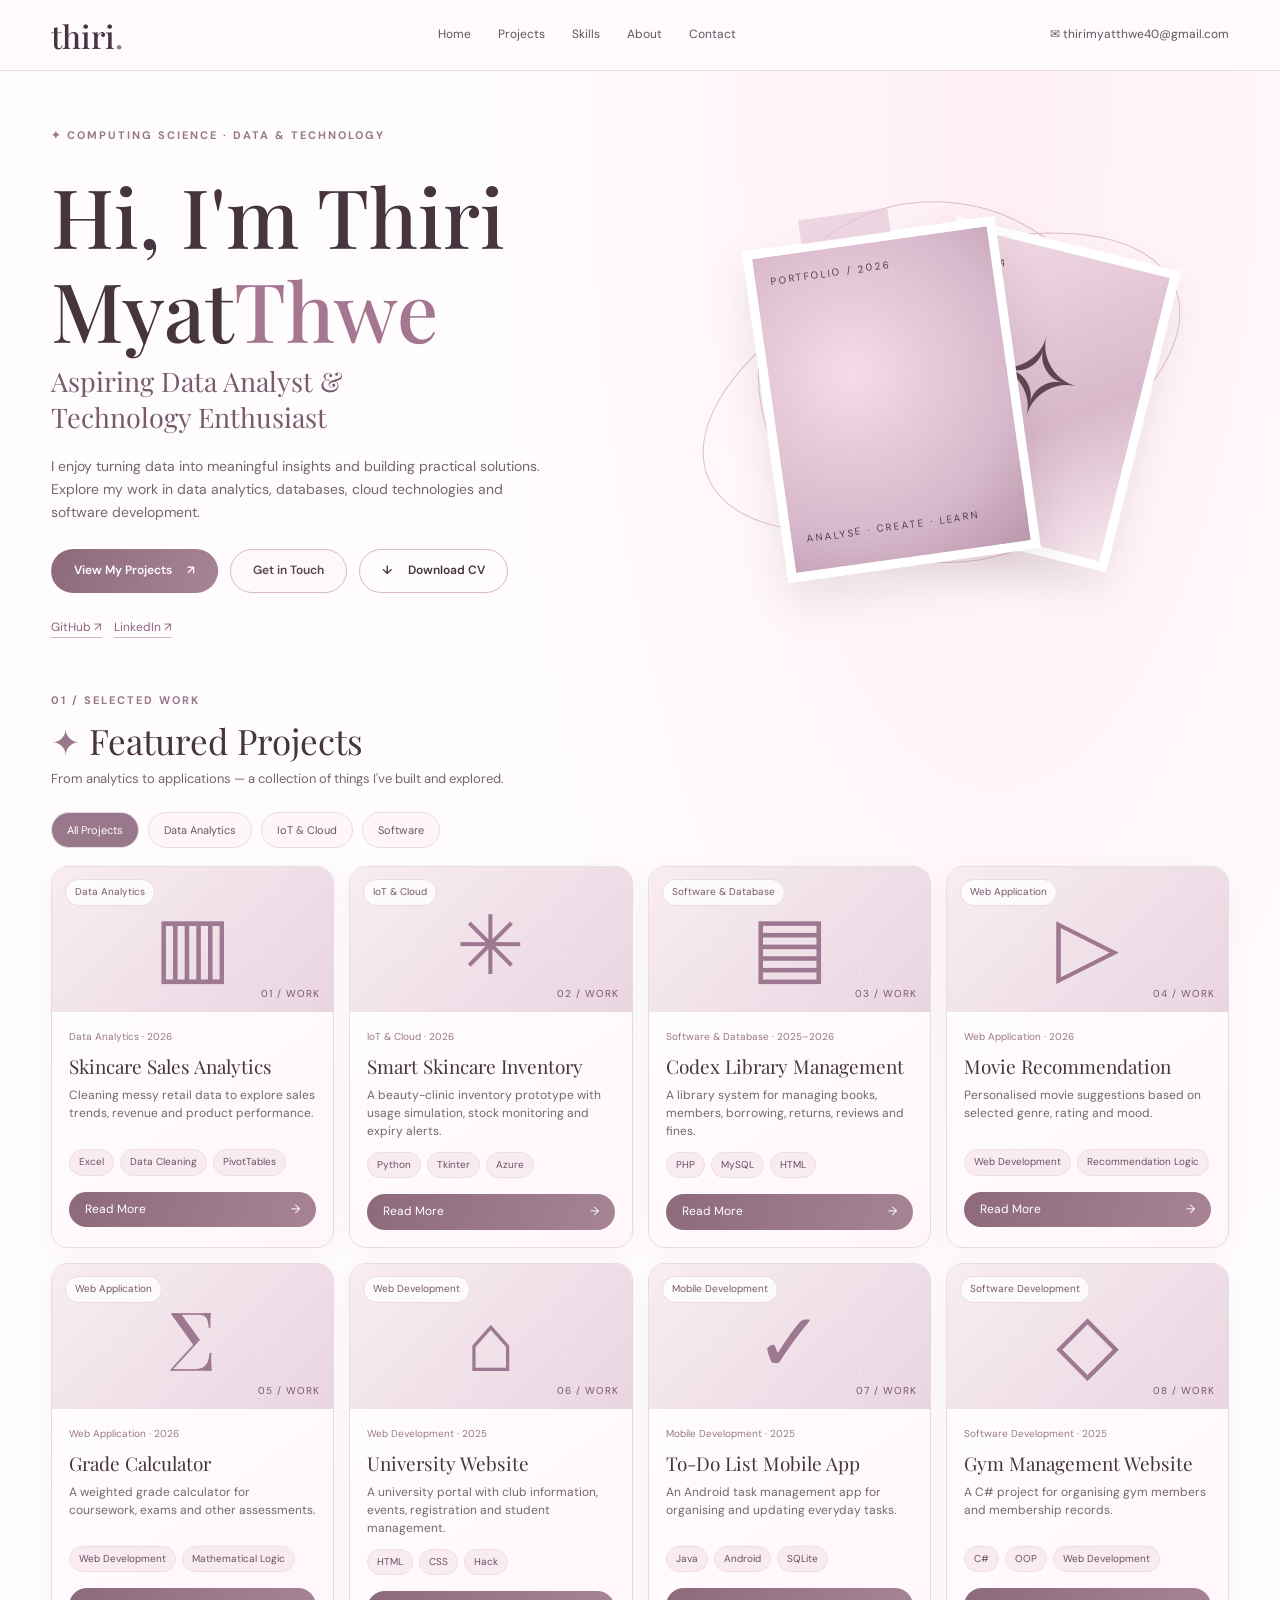
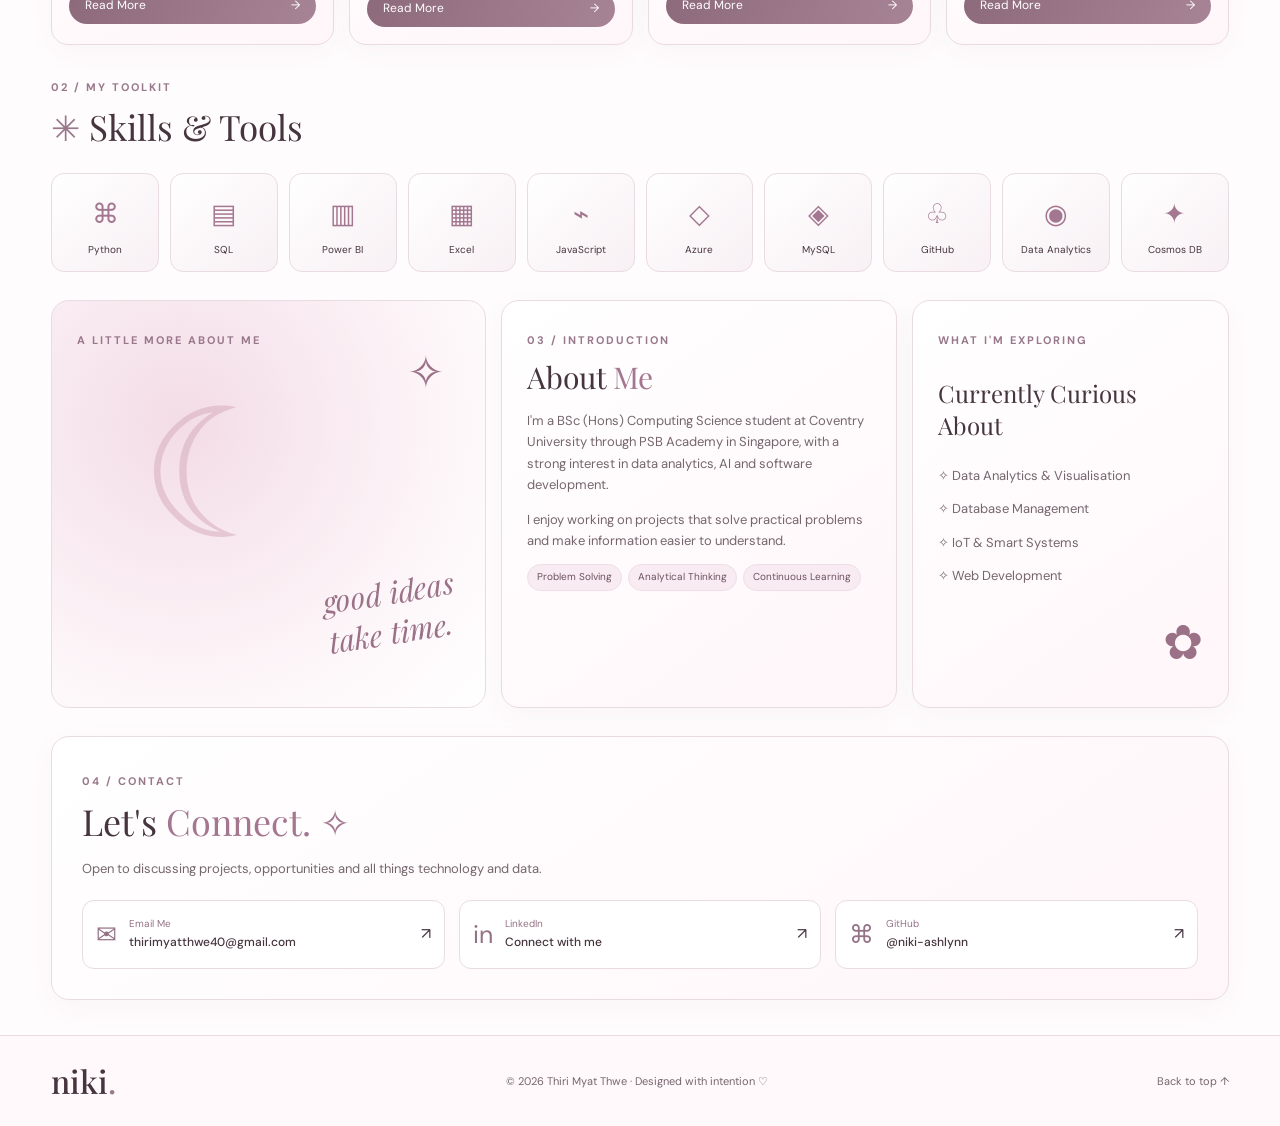
==== commit 7cbfa40e: "Refactor index.html for better readability Updated index.html to improve structure and content." ====
--- a/index.html
+++ b/index.html
@@ -1 +1,524 @@
-<!doctype html><html lang="en"><head><meta charset="utf-8"><meta name="viewport" content="width=device-width, initial-scale=1"><meta name="theme-color" content="#151315"><meta name="description" content="Thiri Myat Thwe — computing science and data analytics portfolio"><title>Thiri Myat Thwe | Portfolio</title><link rel="stylesheet" href="style.css"><script defer src="projects.js"></script><script defer src="script.js"></script></head><body><header class="site-header"><nav class="nav wrap"><a class="brand" href="index.html">niki<span>.</span></a><div class="nav-links"><a href="#home">Home</a><a href="#projects">Projects</a><a href="#skills">Skills</a><a href="#about">About</a><a href="#contact">Contact</a></div><a class="nav-email" href="mailto:thirimyatthwe40@gmail.com">✉ <span>thirimyatthwe40@gmail.com</span></a></nav></header><main><section class="hero wrap" id="home"><div class="hero-copy"><div class="eyebrow">✦ COMPUTING SCIENCE · DATA & TECHNOLOGY</div><h1>Hi, I'm <em>Niki.</em></h1><h2>Aspiring Data Analyst &<br> Technology Enthusiast</h2><p>I enjoy turning data into meaningful insights and building practical solutions. Explore my work in data analytics, databases, cloud technologies and software development.</p><div class="actions"><a class="btn primary" href="#projects">View My Projects <span>↗</span></a><a class="btn outline" href="#contact">Get in Touch</a></div><div class="socials"><a href="https://github.com/niki-ashlynn" target="_blank" rel="noopener noreferrer">GitHub ↗</a><a href="https://www.linkedin.com/in/thiri-myat-thwe-n1k1/" target="_blank" rel="noopener noreferrer">LinkedIn ↗</a></div></div><div class="hero-art" aria-hidden="true"><div class="orbit orbit-one"></div><div class="orbit orbit-two"></div><div class="art-card art-back"><span>DATA</span><b>✧</b><small>Find the story<br>in the numbers.</small></div><div class="art-card art-front"><span>PORTFOLIO / 2026</span><div class="art-flower">✳</div><strong>Curiosity<br>meets code.</strong><small>ANALYSE · CREATE · LEARN</small></div><div class="tape"></div><div class="scribble">better things<br>ahead ♡</div></div></section><section class="section wrap" id="projects"><div class="section-head"><div><span class="eyebrow">01 / SELECTED WORK</span><h2><span class="spark">✦</span> Featured Projects</h2><p>From analytics to applications — a collection of things I've built and explored.</p></div><span class="section-aside">Explore the details ↗</span></div><div class="filters" aria-label="Filter projects"><button class="filter active" data-filter="all" aria-pressed="true">All Projects</button><button class="filter" data-filter="analytics" aria-pressed="false">Data Analytics</button><button class="filter" data-filter="iot" aria-pressed="false">IoT & Cloud</button><button class="filter" data-filter="software" aria-pressed="false">Software</button></div><div id="projectGrid" class="project-grid"></div></section><section class="section wrap" id="skills"><div class="section-head"><div><span class="eyebrow">02 / MY TOOLKIT</span><h2><span class="spark">✳</span> Skills & Tools</h2></div></div><div class="skill-grid"><div class="skill"><span>⌘</span>Python</div><div class="skill"><span>▤</span>SQL</div><div class="skill"><span>▥</span>Power BI</div><div class="skill"><span>▦</span>Excel</div><div class="skill"><span>⌁</span>JavaScript</div><div class="skill"><span>◇</span>Azure</div><div class="skill"><span>◈</span>MySQL</div><div class="skill"><span>♧</span>GitHub</div><div class="skill"><span>◉</span>Data Analytics</div><div class="skill"><span>✦</span>Cosmos DB</div></div></section><section class="section wrap about-grid" id="about"><div class="decor-panel"><span class="eyebrow">A LITTLE MORE ABOUT ME</span><div class="decor-moon">☾</div><p>good ideas<br>take time.</p><span class="decor-star">✧</span></div><div class="panel about-panel"><span class="eyebrow">03 / INTRODUCTION</span><h2>About <em>Me</em></h2><p>I'm a BSc (Hons) Computing Science student at Coventry University through PSB Academy in Singapore, with a strong interest in data analytics, cloud technologies and software development.</p><p>I enjoy working on projects that solve practical problems and make information easier to understand.</p><div class="tags"><span>Problem Solving</span><span>Analytical Thinking</span><span>Continuous Learning</span></div></div><div class="panel explore-panel"><span class="eyebrow">WHAT I'M EXPLORING</span><h3>Currently Curious About</h3><ul><li>✧ Data Analytics & Visualisation</li><li>✧ Cloud Technologies</li><li>✧ Database Management</li><li>✧ IoT & Smart Systems</li><li>✧ Web Development</li></ul><div class="explore-flower">✿</div></div></section><section class="section wrap" id="contact"><div class="contact-panel"><span class="eyebrow">04 / CONTACT</span><h2>Let's <em>Connect.</em> <span>✧</span></h2><p>Open to discussing projects, opportunities and all things technology and data.</p><div class="contact-links"><a href="mailto:thirimyatthwe40@gmail.com"><span>✉</span><div><small>Email Me</small><strong>thirimyatthwe40@gmail.com</strong></div><b>↗</b></a><a href="https://www.linkedin.com/in/thiri-myat-thwe-n1k1/" target="_blank" rel="noopener noreferrer"><span>in</span><div><small>LinkedIn</small><strong>Connect with me</strong></div><b>↗</b></a><a href="https://github.com/niki-ashlynn" target="_blank" rel="noopener noreferrer"><span>⌘</span><div><small>GitHub</small><strong>@niki-ashlynn</strong></div><b>↗</b></a></div></div></section></main><footer><div class="wrap footer-inner"><a class="brand" href="#home">niki<span>.</span></a><span>© <span id="year"></span> Thiri Myat Thwe · Designed with intention ♡</span><a href="#home">Back to top ↑</a></div></footer></body></html>
+
+<!DOCTYPE html>
+<html lang="en">
+
+<head>
+    <meta charset="utf-8">
+    <meta name="viewport" content="width=device-width, initial-scale=1">
+
+    <meta name="theme-color" content="#151315">
+    <meta name="description" content="Thiri Myat Thwe — computing science and data analytics portfolio">
+
+    <title>Thiri Myat Thwe | Portfolio</title>
+
+    <link rel="stylesheet" href="style.css">
+
+    <script defer src="projects.js"></script>
+    <script defer src="script.js"></script>
+</head>
+
+<body>
+
+    <!-- ==================== NAVIGATION ==================== -->
+
+    <header class="site-header">
+        <nav class="nav wrap">
+
+            <a class="brand" href="index.html">
+                thiri<span>.</span>
+            </a>
+
+            <div class="nav-links">
+                <a href="#home">Home</a>
+                <a href="#projects">Projects</a>
+                <a href="#skills">Skills</a>
+                <a href="#about">About</a>
+                <a href="#contact">Contact</a>
+            </div>
+
+            <a class="nav-email" href="mailto:thirimyatthwe40@gmail.com">
+                ✉ <span>thirimyatthwe40@gmail.com</span>
+            </a>
+
+        </nav>
+    </header>
+
+
+    <main>
+
+        <!-- ==================== HERO SECTION ==================== -->
+
+        <section class="hero wrap" id="home">
+
+            <div class="hero-copy">
+
+                <div class="eyebrow">
+                    ✦ COMPUTING SCIENCE · DATA & TECHNOLOGY
+                </div>
+
+                <h1>
+                    Hi, I'm Thiri Myat<em>Thwe</em>
+                </h1>
+
+                <h2>
+                    Aspiring Data Analyst &<br>
+                    Technology Enthusiast
+                </h2>
+
+                <p>
+                    I enjoy turning data into meaningful insights and
+                    building practical solutions. Explore my work in
+                    data analytics, databases, cloud technologies
+                    and software development.
+                </p>
+
+                <div class="actions">
+
+                    <a class="btn primary" href="#projects">
+                        View My Projects <span>↗</span>
+                    </a>
+
+                    <a class="btn outline" href="#contact">
+                        Get in Touch
+                    </a>
+
+                  <!-- DOWNLOAD CV BUTTON -->
+                    <a
+                        class="btn cv-btn"
+                        href="assets/Thiri_Myat_Thwe_CV.pdf"
+                        download="Thiri_Myat_Thwe_CV.pdf"
+                        type="application/pdf"
+                    >
+                      <span>↓</span> Download CV
+    </a>
+
+
+                </div>
+
+                <div class="socials">
+
+                    <a
+                        href="https://github.com/niki-ashlynn"
+                        target="_blank"
+                        rel="noopener noreferrer"
+                    >
+                        GitHub ↗
+                    </a>
+
+                    <a
+                        href="https://www.linkedin.com/in/thiri-myat-thwe-n1k1/"
+                        target="_blank"
+                        rel="noopener noreferrer"
+                    >
+                        LinkedIn ↗
+                    </a>
+
+                </div>
+
+            </div>
+
+
+            <!-- HERO DECORATIVE ART -->
+
+            <div class="hero-art" aria-hidden="true">
+
+                <div class="orbit orbit-one"></div>
+                <div class="orbit orbit-two"></div>
+
+                <div class="art-card art-back">
+
+                    <span>DATA</span>
+
+                    <b>✧</b>
+
+                    <small>
+                        Find the story<br>
+                        in the numbers.
+                    </small>
+
+                </div>
+
+                <div class="art-card art-front">
+
+                    <span>PORTFOLIO / 2026</span>
+
+                    <small>
+                        ANALYSE · CREATE · LEARN
+                    </small>
+
+                </div>
+
+                <div class="tape"></div>
+
+            </div>
+
+        </section>
+
+
+
+        <!-- ==================== PROJECTS SECTION ==================== -->
+
+        <section class="section wrap" id="projects">
+
+            <div class="section-head">
+
+                <div>
+
+                    <span class="eyebrow">
+                        01 / SELECTED WORK
+                    </span>
+
+                    <h2>
+                        <span class="spark">✦</span>
+                        Featured Projects
+                    </h2>
+
+                    <p>
+                        From analytics to applications — a collection
+                        of things I've built and explored.
+                    </p>
+
+                </div>
+
+            </div>
+
+
+            <!-- PROJECT FILTER BUTTONS -->
+
+            <div class="filters" aria-label="Filter projects">
+
+                <button
+                    class="filter active"
+                    data-filter="all"
+                    aria-pressed="true"
+                >
+                    All Projects
+                </button>
+
+                <button
+                    class="filter"
+                    data-filter="analytics"
+                    aria-pressed="false"
+                >
+                    Data Analytics
+                </button>
+
+                <button
+                    class="filter"
+                    data-filter="iot"
+                    aria-pressed="false"
+                >
+                    IoT & Cloud
+                </button>
+
+                <button
+                    class="filter"
+                    data-filter="software"
+                    aria-pressed="false"
+                >
+                    Software
+                </button>
+
+            </div>
+
+
+            <!-- PROJECT CARDS GENERATED BY JAVASCRIPT -->
+
+            <div id="projectGrid" class="project-grid"></div>
+
+        </section>
+
+
+
+        <!-- ==================== SKILLS SECTION ==================== -->
+
+        <section class="section wrap" id="skills">
+
+            <div class="section-head">
+
+                <div>
+
+                    <span class="eyebrow">
+                        02 / MY TOOLKIT
+                    </span>
+
+                    <h2>
+                        <span class="spark">✳</span>
+                        Skills & Tools
+                    </h2>
+
+                </div>
+
+            </div>
+
+
+            <div class="skill-grid">
+
+                <div class="skill">
+                    <span>⌘</span>
+                    Python
+                </div>
+
+                <div class="skill">
+                    <span>▤</span>
+                    SQL
+                </div>
+
+                <div class="skill">
+                    <span>▥</span>
+                    Power BI
+                </div>
+
+                <div class="skill">
+                    <span>▦</span>
+                    Excel
+                </div>
+
+                <div class="skill">
+                    <span>⌁</span>
+                    JavaScript
+                </div>
+
+                <div class="skill">
+                    <span>◇</span>
+                    Azure
+                </div>
+
+                <div class="skill">
+                    <span>◈</span>
+                    MySQL
+                </div>
+
+                <div class="skill">
+                    <span>♧</span>
+                    GitHub
+                </div>
+
+                <div class="skill">
+                    <span>◉</span>
+                    Data Analytics
+                </div>
+
+                <div class="skill">
+                    <span>✦</span>
+                    Cosmos DB
+                </div>
+
+            </div>
+
+        </section>
+
+
+
+        <!-- ==================== ABOUT SECTION ==================== -->
+
+        <section class="section wrap about-grid" id="about">
+
+
+            <!-- DECORATIVE PANEL -->
+
+            <div class="decor-panel">
+
+                <span class="eyebrow">
+                    A LITTLE MORE ABOUT ME
+                </span>
+
+                <div class="decor-moon">
+                    ☾
+                </div>
+
+                <p>
+                    good ideas<br>
+                    take time.
+                </p>
+
+                <span class="decor-star">
+                    ✧
+                </span>
+
+            </div>
+
+
+            <!-- ABOUT ME CONTENT -->
+
+            <div class="panel about-panel">
+
+                <span class="eyebrow">
+                    03 / INTRODUCTION
+                </span>
+
+                <h2>
+                    About <em>Me</em>
+                </h2>
+
+                <p>
+                    I'm a BSc (Hons) Computing Science student
+                    at Coventry University through PSB Academy
+                    in Singapore, with a strong interest in
+                    data analytics, AI and
+                    software development.
+                </p>
+
+                <p>
+                    I enjoy working on projects that solve
+                    practical problems and make information
+                    easier to understand.
+                </p>
+
+                <div class="tags">
+
+                    <span>Problem Solving</span>
+
+                    <span>Analytical Thinking</span>
+
+                    <span>Continuous Learning</span>
+
+                </div>
+
+            </div>
+
+
+            <!-- INTERESTS PANEL -->
+
+            <div class="panel explore-panel">
+
+                <span class="eyebrow">
+                    WHAT I'M EXPLORING
+                </span>
+
+                <h3>
+                    Currently Curious About
+                </h3>
+
+                <ul>
+                    <li>✧ Data Analytics & Visualisation</li>
+                    <li>✧ Database Management</li>
+                    <li>✧ IoT & Smart Systems</li>
+                    <li>✧ Web Development</li>
+                </ul>
+
+                <div class="explore-flower">
+                    ✿
+                </div>
+
+            </div>
+
+        </section>
+
+
+
+        <!-- ==================== CONTACT SECTION ==================== -->
+
+        <section class="section wrap" id="contact">
+
+            <div class="contact-panel">
+
+                <span class="eyebrow">
+                    04 / CONTACT
+                </span>
+
+                <h2>
+                    Let's <em>Connect.</em>
+                    <span>✧</span>
+                </h2>
+
+                <p>
+                    Open to discussing projects, opportunities
+                    and all things technology and data.
+                </p>
+
+
+                <div class="contact-links">
+
+                    <!-- EMAIL -->
+
+                    <a href="mailto:thirimyatthwe40@gmail.com">
+
+                        <span>✉</span>
+
+                        <div>
+                            <small>Email Me</small>
+                            <strong>
+                                thirimyatthwe40@gmail.com
+                            </strong>
+                        </div>
+
+                        <b>↗</b>
+
+                    </a>
+
+
+                    <!-- LINKEDIN -->
+
+                    <a
+                        href="https://www.linkedin.com/in/thiri-myat-thwe-n1k1/"
+                        target="_blank"
+                        rel="noopener noreferrer"
+                    >
+
+                        <span>in</span>
+
+                        <div>
+                            <small>LinkedIn</small>
+                            <strong>Connect with me</strong>
+                        </div>
+
+                        <b>↗</b>
+
+                    </a>
+
+
+                    <!-- GITHUB -->
+
+                    <a
+                        href="https://github.com/niki-ashlynn"
+                        target="_blank"
+                        rel="noopener noreferrer"
+                    >
+
+                        <span>⌘</span>
+
+                        <div>
+                            <small>GitHub</small>
+                            <strong>@niki-ashlynn</strong>
+                        </div>
+
+                        <b>↗</b>
+
+                    </a>
+
+                </div>
+
+            </div>
+
+        </section>
+
+    </main>
+
+
+
+    <!-- ==================== FOOTER ==================== -->
+
+    <footer>
+
+        <div class="wrap footer-inner">
+
+            <a class="brand" href="#home">
+                niki<span>.</span>
+            </a>
+
+            <span>
+                © <span id="year"></span>
+                Thiri Myat Thwe · Designed with intention ♡
+            </span>
+
+            <a href="#home">
+                Back to top ↑
+            </a>
+
+        </div>
+
+    </footer>
+
+</body>
+</html>
--- a/style.css
+++ b/style.css
@@ -1,2 +1,60 @@
 @import url('https://fonts.googleapis.com/css2?family=DM+Sans:wght@400;500;600;700&family=Playfair+Display:ital,wght@0,400;0,500;0,600;1,500&display=swap');
-:root{--bg:#151315;--charcoal:#252326;--aubergine:#321b30;--oxblood:#55212d;--plum:#50364e;--graphite:#605c63;--amethyst:#7b617e;--mauve:#978297;--rose:#b38c9b;--text:#f3e8e9;--muted:#c1afb9;--border:#4c3b48;--radius:20px}*{box-sizing:border-box}html{scroll-behavior:smooth}body{margin:0;background:radial-gradient(ellipse at 78% 4%,#2f1a2c 0,transparent 28%),var(--bg);color:var(--text);font-family:'DM Sans',sans-serif;line-height:1.65}a{color:inherit;text-decoration:none}button{font:inherit;cursor:pointer}.wrap{width:min(1220px,92%);margin:auto}.site-header{background:#191619ec;border-bottom:1px solid #594352;position:sticky;top:0;z-index:10;backdrop-filter:blur(12px)}.nav{min-height:70px;display:flex;align-items:center;justify-content:space-between;gap:22px}.brand{font:500 32px 'Playfair Display',serif;white-space:nowrap}.brand span{color:var(--rose)}.nav-links{display:flex;gap:27px}.nav-links a,.nav-email{font-size:12px;color:#e0ccd5}.nav-links a:hover,.nav-email:hover{color:#f1abc8}.nav-email{white-space:nowrap}.hero{display:grid;grid-template-columns:1fr 1fr;align-items:center;min-height:490px;gap:30px;padding:55px 0 48px}.eyebrow{color:#d9a9be;font-size:11px;letter-spacing:2px;font-weight:700}.hero h1{font:500 clamp(54px,6.4vw,85px) 'Playfair Display',serif;line-height:1.15;margin:24px 0 6px}.hero h1 em,.about-panel h2 em,.contact-panel h2 em{color:#c485a3;font-style:normal}.hero h2{font:400 clamp(19px,2.2vw,27px) 'Playfair Display',serif;color:#e0b7c9;margin:0 0 20px}.hero-copy>p{max-width:510px;color:#c8b6bf;font-size:14px}.actions,.socials{display:flex;gap:12px;flex-wrap:wrap;margin-top:25px}.btn{display:inline-flex;justify-content:center;align-items:center;gap:15px;border-radius:30px;padding:11px 22px;font-size:12px;font-weight:600;border:1px solid #936e80;transition:.2s}.btn:hover,.card-link:hover{transform:translateY(-2px);filter:brightness(1.15)}.primary{background:linear-gradient(110deg,#75374e,#8f4869);color:#fff;border-color:transparent}.outline{background:#221a21;color:#f1dbe3}.socials a{font-size:12px;color:#d1a6b9;border-bottom:1px solid #7d5067}.hero-art{height:405px;position:relative;display:flex;align-items:center;justify-content:center}.orbit{position:absolute;border:1px solid #765669;border-radius:50%;transform:rotate(-22deg)}.orbit-one{width:88%;height:62%}.orbit-two{width:65%;height:88%;transform:rotate(35deg)}.art-card{position:absolute;box-shadow:0 20px 55px #0008;border:9px solid #e0c4ce;display:flex;flex-direction:column;justify-content:space-between}.art-back{width:230px;height:310px;background:linear-gradient(145deg,#392333,#916d7b 60%,#4b293f);transform:rotate(14deg) translate(90px,-10px);padding:18px;color:#f6d9e4}.art-back span,.art-front span,.art-front small{font-size:10px;letter-spacing:2px}.art-back b{font-size:110px;font-weight:400;text-align:center}.art-back small{font:italic 18px 'Playfair Display',serif}.art-front{width:255px;height:335px;background:radial-gradient(circle at 35% 40%,#80536f,#42293f 60%,#211720);transform:rotate(-8deg) translate(-52px,10px);padding:17px 15px 24px;color:#f3dce5}.art-flower{text-align:center;font-size:110px;line-height:1;color:#d8a4c2;text-shadow:0 0 30px #c980a8}.art-front strong{font:italic 29px 'Playfair Display',serif;line-height:1.12}.tape{position:absolute;width:90px;height:24px;background:#cba2b6a8;transform:rotate(-8deg) translate(-75px,-168px)}.scribble{position:absolute;right:0;bottom:12px;color:#d7a1b7;font:italic 21px 'Playfair Display',serif;transform:rotate(-8deg)}.section{margin-bottom:28px;scroll-margin-top:92px}.section-head{display:flex;align-items:center;justify-content:space-between;gap:15px;margin-bottom:19px}.section-head h2,.about-panel h2,.contact-panel h2{font:400 35px 'Playfair Display',serif;margin:4px 0}.spark{color:#bc799a}.section-head p{color:var(--muted);font-size:13px;margin:4px 0}.section-aside{font-size:12px;color:#d49db8}.filters{display:flex;gap:9px;flex-wrap:wrap;margin-bottom:18px}.filter{background:#292128;border:1px solid #51404e;border-radius:24px;padding:8px 15px;color:#d7c0cd;font-size:11px}.filter.active,.filter:hover{background:#713e57;color:white}.project-grid{display:grid;grid-template-columns:repeat(4,minmax(0,1fr));gap:15px}.project-card{border:1px solid #55414e;border-radius:17px;background:linear-gradient(145deg,#32232d,#211d22);overflow:hidden;transition:transform .2s,border-color .2s}.project-card:hover{transform:translateY(-5px);border-color:#b781a0}.project-image{height:145px;position:relative;display:flex;align-items:center;justify-content:center;overflow:hidden;background:radial-gradient(circle at 40% 50%,#a46c86,#41263a 65%,#24191f)}.image-iot{background:radial-gradient(circle at 40% 45%,#bd8b9b,#5a3b4e 55%,#251d25)}.image-software{background:radial-gradient(circle at 60% 40%,#77617c,#3c293c 60%,#231c25)}.image-analytics{background:radial-gradient(circle at 60% 40%,#95687e,#42273d 60%,#241b25)}.project-image:before,.project-image:after{content:'';position:absolute;border:1px solid #ffffff24;border-radius:50%;width:240px;height:240px;transform:rotate(20deg) scaleX(.65)}.project-image:after{width:180px;height:180px;transform:rotate(-35deg) scaleX(.65)}.project-icon{font:400 82px 'Playfair Display',serif;color:#e7c6d7;text-shadow:0 5px 30px #150f1b99;z-index:1}.image-label,.image-number{position:absolute;font-size:10px;color:#f6d8e6;z-index:2}.image-label{left:13px;top:12px;border:1px solid #ffffff3d;background:#20172266;padding:4px 9px;border-radius:15px}.image-number{right:13px;bottom:10px;letter-spacing:1px}.project-body{padding:17px;display:flex;flex-direction:column;min-height:232px}.project-meta{font-size:10px;color:#d3a5bd}.project-body h3{font:400 19px 'Playfair Display',serif;margin:7px 0}.project-body p{color:#c8b5bf;font-size:12px;line-height:1.5;margin:0 0 12px;flex:1}.tags{display:flex;flex-wrap:wrap;gap:6px}.tags span{font-size:10px;color:#e6cfdb;border:1px solid #624859;background:#60425566;padding:4px 9px;border-radius:16px}.card-link{margin-top:16px;display:flex;justify-content:space-between;align-items:center;background:linear-gradient(110deg,#633148,#753c5c);border-radius:20px;padding:8px 16px;font-size:12px;transition:.2s}.skill-grid{display:grid;grid-template-columns:repeat(10,minmax(0,1fr));gap:11px}.skill{background:linear-gradient(140deg,#352831,#27242b);border:1px solid #4b3b47;border-radius:13px;text-align:center;padding:18px 5px 13px;font-size:10px;white-space:nowrap}.skill span{display:block;font-size:27px;color:#c18aa8;margin-bottom:5px}.about-grid{display:grid;grid-template-columns:1.1fr 1fr .8fr;gap:15px}.panel,.decor-panel,.contact-panel{border:1px solid #56414e;border-radius:18px;background:linear-gradient(145deg,#292027,#1b191d);padding:25px}.decor-panel{position:relative;min-height:285px;background:radial-gradient(circle at 30% 30%,#684256,#31222c 65%,#1c181d);overflow:hidden}.decor-moon{position:absolute;left:20%;top:10%;font:180px 'Playfair Display',serif;color:#d0a3b87a}.decor-panel p{position:absolute;bottom:25px;right:28px;color:#f4c9d9;font:italic 30px 'Playfair Display',serif;transform:rotate(-9deg)}.decor-star{position:absolute;right:40px;top:35px;font-size:45px;color:#d6a5bb}.about-panel p,.explore-panel li{font-size:13px;color:#cbb8c3}.about-panel h2{font-size:30px}.explore-panel h3{font:400 24px 'Playfair Display',serif}.explore-panel ul{padding:0;list-style:none}.explore-panel li{margin:12px 0}.explore-flower{text-align:right;font-size:48px;color:#b97e9f}.contact-panel{padding:30px;background:radial-gradient(circle at 95% 20%,#5a3049,#211a20 42%,#1d191d)}.contact-panel h2{font-size:36px}.contact-panel h2 span{color:#d5a1ba}.contact-panel>p{font-size:13px;color:var(--muted)}.contact-links{display:grid;grid-template-columns:repeat(3,1fr);gap:14px;margin-top:20px}.contact-links>a{background:#3a2b37;border:1px solid #6d5061;border-radius:12px;padding:13px;display:flex;align-items:center;gap:12px;min-width:0}.contact-links>a>span{font-size:25px;color:#d99eb9}.contact-links>a>div{min-width:0}.contact-links small{display:block;font-size:10px;color:#d4b7c5}.contact-links strong{display:block;font-size:12px;font-weight:500;overflow-wrap:anywhere}.contact-links b{margin-left:auto;font-weight:400}footer{margin-top:35px;border-top:1px solid #4c3a46;background:#191519}.footer-inner{min-height:90px;display:flex;justify-content:space-between;align-items:center;gap:15px}.footer-inner>span,.footer-inner>a:last-child{font-size:11px;color:#bca6b2}.detail-main{padding-top:40px;min-height:70vh}.back{color:#d4a2bc;font-size:13px}.detail-hero{padding:45px 0 35px}.detail-hero h1{font:400 clamp(40px,6vw,70px) 'Playfair Display',serif;margin:14px 0}.detail-hero p{color:var(--muted);max-width:720px}.detail-grid{display:grid;grid-template-columns:minmax(0,1fr) 280px;gap:22px;align-items:start}.detail-sections{display:grid;gap:17px}.detail-section{padding:30px;border:1px solid var(--border);border-radius:18px;background:linear-gradient(140deg,#292029,#1d191e)}.detail-section h2{font:400 29px 'Playfair Display',serif;margin:0 0 13px}.detail-section p,.detail-section li{color:#cdbac5;font-size:14px}.detail-section li{margin:8px 0}.detail-sidebar{position:sticky;top:100px}.sidebar-line{padding:17px 0;border-bottom:1px solid #5b4653}.sidebar-line small{display:block;font-size:10px;color:#d7a6bd;letter-spacing:1px}.sidebar-line strong{font-size:13px;font-weight:500}.sidebar-actions{display:grid;gap:10px;margin-top:22px}.sidebar-actions .btn{width:100%}a:focus-visible,button:focus-visible{outline:2px solid #f5c4dc;outline-offset:3px}@media(max-width:1050px){.project-grid{grid-template-columns:repeat(3,1fr)}.skill-grid{grid-template-columns:repeat(5,1fr)}.about-grid{grid-template-columns:1fr 1fr}.explore-panel{grid-column:span 2}.nav-email span{display:none}}@media(max-width:700px){.nav{flex-wrap:wrap;justify-content:center;padding:12px 0}.nav-links{order:3;width:100%;justify-content:center;gap:18px}.nav-email{display:none}.hero{grid-template-columns:1fr;padding:55px 0 30px}.hero-art{height:300px}.art-front{transform:rotate(-8deg) translate(-45px,0) scale(.78)}.art-back{transform:rotate(14deg) translate(65px,0) scale(.78)}.scribble{right:12px}.project-grid{grid-template-columns:repeat(2,minmax(0,1fr))}.about-grid{grid-template-columns:1fr}.explore-panel{grid-column:auto}.contact-links{grid-template-columns:1fr}.detail-grid{grid-template-columns:1fr}.detail-sidebar{position:static}.footer-inner{flex-wrap:wrap;padding:15px 0}.section-head h2{font-size:30px}}@media(max-width:470px){.project-grid{grid-template-columns:1fr}.skill-grid{grid-template-columns:repeat(2,1fr)}.hero h1{font-size:58px}.section-aside{display:none}.project-image{height:170px}.project-body{min-height:205px}}@media(prefers-reduced-motion:reduce){html{scroll-behavior:auto}*,*:before,*:after{transition:none!important}}
+
+:root{--bg:#ffffff;--charcoal:#d4cada;--aubergine:#321b30;--oxblood:#55212d;--plum:#50364e;--graphite:#605c63;--amethyst:#7b617e;--mauve:#978297;--rose:#b38c9b;--text:#f3e8e9;--muted:#c1afb9;--border:#4c3b48;--radius:20px}*{box-sizing:border-box}html{scroll-behavior:smooth}body{margin:0;background:radial-gradient(ellipse at 78% 4%,#2f1a2c 0,transparent 28%),var(--bg);color:var(--text);font-family:'DM Sans',sans-serif;line-height:1.65}a{color:inherit;text-decoration:none}button{font:inherit;cursor:pointer}.wrap{width:min(1220px,92%);margin:auto}.site-header{background:#191619ec;border-bottom:1px solid #594352;position:sticky;top:0;z-index:10;backdrop-filter:blur(12px)}.nav{min-height:70px;display:flex;align-items:center;justify-content:space-between;gap:22px}.brand{font:500 32px 'Playfair Display',serif;white-space:nowrap}.brand span{color:var(--rose)}.nav-links{display:flex;gap:27px}.nav-links a,.nav-email{font-size:12px;color:#e0ccd5}.nav-links a:hover,.nav-email:hover{color:#f1abc8}.nav-email{white-space:nowrap}.hero{display:grid;grid-template-columns:1fr 1fr;align-items:center;min-height:490px;gap:30px;padding:55px 0 48px}.eyebrow{color:#d9a9be;font-size:11px;letter-spacing:2px;font-weight:700}.hero h1{font:500 clamp(54px,6.4vw,85px) 'Playfair Display',serif;line-height:1.15;margin:24px 0 6px}.hero h1 em,.about-panel h2 em,.contact-panel h2 em{color:#c485a3;font-style:normal}.hero h2{font:400 clamp(19px,2.2vw,27px) 'Playfair Display',serif;color:#e0b7c9;margin:0 0 20px}.hero-copy>p{max-width:510px;color:#c8b6bf;font-size:14px}.actions,.socials{display:flex;gap:12px;flex-wrap:wrap;margin-top:25px}.btn{display:inline-flex;justify-content:center;align-items:center;gap:15px;border-radius:30px;padding:11px 22px;font-size:12px;font-weight:600;border:1px solid #936e80;transition:.2s}.btn:hover,.card-link:hover{transform:translateY(-2px);filter:brightness(1.15)}.primary{background:linear-gradient(110deg,#75374e,#8f4869);color:#fff;border-color:transparent}.outline{background:#221a21;color:#f1dbe3}.socials a{font-size:12px;color:#d1a6b9;border-bottom:1px solid #7d5067}.hero-art{height:405px;position:relative;display:flex;align-items:center;justify-content:center}.orbit{position:absolute;border:1px solid #765669;border-radius:50%;transform:rotate(-22deg)}.orbit-one{width:88%;height:62%}.orbit-two{width:65%;height:88%;transform:rotate(35deg)}.art-card{position:absolute;box-shadow:0 20px 55px #0008;border:9px solid #e0c4ce;display:flex;flex-direction:column;justify-content:space-between}.art-back{width:230px;height:310px;background:linear-gradient(145deg,#392333,#916d7b 60%,#4b293f);transform:rotate(14deg) translate(90px,-10px);padding:18px;color:#f6d9e4}.art-back span,.art-front span,.art-front small{font-size:10px;letter-spacing:2px}.art-back b{font-size:110px;font-weight:400;text-align:center}.art-back small{font:italic 18px 'Playfair Display',serif}.art-front{width:255px;height:335px;background:radial-gradient(circle at 35% 40%,#80536f,#42293f 60%,#211720);transform:rotate(-8deg) translate(-52px,10px);padding:17px 15px 24px;color:#f3dce5}.art-flower{text-align:center;font-size:110px;line-height:1;color:#d8a4c2;text-shadow:0 0 30px #c980a8}.art-front strong{font:italic 29px 'Playfair Display',serif;line-height:1.12}.tape{position:absolute;width:90px;height:24px;background:#cba2b6a8;transform:rotate(-8deg) translate(-75px,-168px)}.scribble{position:absolute;right:0;bottom:12px;color:#d7a1b7;font:italic 21px 'Playfair Display',serif;transform:rotate(-8deg)}.section{margin-bottom:28px;scroll-margin-top:92px}.section-head{display:flex;align-items:center;justify-content:space-between;gap:15px;margin-bottom:19px}.section-head h2,.about-panel h2,.contact-panel h2{font:400 35px 'Playfair Display',serif;margin:4px 0}.spark{color:#bc799a}.section-head p{color:var(--muted);font-size:13px;margin:4px 0}.section-aside{font-size:12px;color:#d49db8}.filters{display:flex;gap:9px;flex-wrap:wrap;margin-bottom:18px}.filter{background:#292128;border:1px solid #51404e;border-radius:24px;padding:8px 15px;color:#d7c0cd;font-size:11px}.filter.active,.filter:hover{background:#713e57;color:white}.project-grid{display:grid;grid-template-columns:repeat(4,minmax(0,1fr));gap:15px}.project-card{border:1px solid #55414e;border-radius:17px;background:linear-gradient(145deg,#32232d,#211d22);overflow:hidden;transition:transform .2s,border-color .2s}.project-card:hover{transform:translateY(-5px);border-color:#b781a0}.project-image{height:145px;position:relative;display:flex;align-items:center;justify-content:center;overflow:hidden;background:radial-gradient(circle at 40% 50%,#a46c86,#41263a 65%,#24191f)}.image-iot{background:radial-gradient(circle at 40% 45%,#bd8b9b,#5a3b4e 55%,#251d25)}.image-software{background:radial-gradient(circle at 60% 40%,#77617c,#3c293c 60%,#231c25)}.image-analytics{background:radial-gradient(circle at 60% 40%,#95687e,#42273d 60%,#241b25)}.project-image:before,.project-image:after{content:'';position:absolute;border:1px solid #ffffff24;border-radius:50%;width:240px;height:240px;transform:rotate(20deg) scaleX(.65)}.project-image:after{width:180px;height:180px;transform:rotate(-35deg) scaleX(.65)}.project-icon{font:400 82px 'Playfair Display',serif;color:#e7c6d7;text-shadow:0 5px 30px #150f1b99;z-index:1}.image-label,.image-number{position:absolute;font-size:10px;color:#f6d8e6;z-index:2}.image-label{left:13px;top:12px;border:1px solid #ffffff3d;background:#20172266;padding:4px 9px;border-radius:15px}.image-number{right:13px;bottom:10px;letter-spacing:1px}.project-body{padding:17px;display:flex;flex-direction:column;min-height:232px}.project-meta{font-size:10px;color:#d3a5bd}.project-body h3{font:400 19px 'Playfair Display',serif;margin:7px 0}.project-body p{color:#c8b5bf;font-size:12px;line-height:1.5;margin:0 0 12px;flex:1}.tags{display:flex;flex-wrap:wrap;gap:6px}.tags span{font-size:10px;color:#e6cfdb;border:1px solid #624859;background:#60425566;padding:4px 9px;border-radius:16px}.card-link{margin-top:16px;display:flex;justify-content:space-between;align-items:center;background:linear-gradient(110deg,#633148,#753c5c);border-radius:20px;padding:8px 16px;font-size:12px;transition:.2s}.skill-grid{display:grid;grid-template-columns:repeat(10,minmax(0,1fr));gap:11px}.skill{background:linear-gradient(140deg,#352831,#27242b);border:1px solid #4b3b47;border-radius:13px;text-align:center;padding:18px 5px 13px;font-size:10px;white-space:nowrap}.skill span{display:block;font-size:27px;color:#c18aa8;margin-bottom:5px}.about-grid{display:grid;grid-template-columns:1.1fr 1fr .8fr;gap:15px}.panel,.decor-panel,.contact-panel{border:1px solid #56414e;border-radius:18px;background:linear-gradient(145deg,#292027,#1b191d);padding:25px}.decor-panel{position:relative;min-height:285px;background:radial-gradient(circle at 30% 30%,#684256,#31222c 65%,#1c181d);overflow:hidden}.decor-moon{position:absolute;left:20%;top:10%;font:180px 'Playfair Display',serif;color:#d0a3b87a}.decor-panel p{position:absolute;bottom:25px;right:28px;color:#f4c9d9;font:italic 30px 'Playfair Display',serif;transform:rotate(-9deg)}.decor-star{position:absolute;right:40px;top:35px;font-size:45px;color:#d6a5bb}.about-panel p,.explore-panel li{font-size:13px;color:#cbb8c3}.about-panel h2{font-size:30px}.explore-panel h3{font:400 24px 'Playfair Display',serif}.explore-panel ul{padding:0;list-style:none}.explore-panel li{margin:12px 0}.explore-flower{text-align:right;font-size:48px;color:#b97e9f}.contact-panel{padding:30px;background:radial-gradient(circle at 95% 20%,#5a3049,#211a20 42%,#1d191d)}.contact-panel h2{font-size:36px}.contact-panel h2 span{color:#d5a1ba}.contact-panel>p{font-size:13px;color:var(--muted)}.contact-links{display:grid;grid-template-columns:repeat(3,1fr);gap:14px;margin-top:20px}.contact-links>a{background:#3a2b37;border:1px solid #6d5061;border-radius:12px;padding:13px;display:flex;align-items:center;gap:12px;min-width:0}.contact-links>a>span{font-size:25px;color:#d99eb9}.contact-links>a>div{min-width:0}.contact-links small{display:block;font-size:10px;color:#d4b7c5}.contact-links strong{display:block;font-size:12px;font-weight:500;overflow-wrap:anywhere}.contact-links b{margin-left:auto;font-weight:400}footer{margin-top:35px;border-top:1px solid #4c3a46;background:#191519}.footer-inner{min-height:90px;display:flex;justify-content:space-between;align-items:center;gap:15px}.footer-inner>span,.footer-inner>a:last-child{font-size:11px;color:#bca6b2}.detail-main{padding-top:40px;min-height:70vh}.back{color:#d4a2bc;font-size:13px}.detail-hero{padding:45px 0 35px}.detail-hero h1{font:400 clamp(40px,6vw,70px) 'Playfair Display',serif;margin:14px 0}.detail-hero p{color:var(--muted);max-width:720px}.detail-grid{display:grid;grid-template-columns:minmax(0,1fr) 280px;gap:22px;align-items:start}.detail-sections{display:grid;gap:17px}.detail-section{padding:30px;border:1px solid var(--border);border-radius:18px;background:linear-gradient(140deg,#292029,#1d191e)}.detail-section h2{font:400 29px 'Playfair Display',serif;margin:0 0 13px}.detail-section p,.detail-section li{color:#cdbac5;font-size:14px}.detail-section li{margin:8px 0}.detail-sidebar{position:sticky;top:100px}.sidebar-line{padding:17px 0;border-bottom:1px solid #5b4653}.sidebar-line small{display:block;font-size:10px;color:#d7a6bd;letter-spacing:1px}.sidebar-line strong{font-size:13px;font-weight:500}.sidebar-actions{display:grid;gap:10px;margin-top:22px}.sidebar-actions .btn{width:100%}a:focus-visible,button:focus-visible{outline:2px solid #f5c4dc;outline-offset:3px}@media(max-width:1050px){.project-grid{grid-template-columns:repeat(3,1fr)}.skill-grid{grid-template-columns:repeat(5,1fr)}.about-grid{grid-template-columns:1fr 1fr}.explore-panel{grid-column:span 2}.nav-email span{display:none}}@media(max-width:700px){.nav{flex-wrap:wrap;justify-content:center;padding:12px 0}.nav-links{order:3;width:100%;justify-content:center;gap:18px}.nav-email{display:none}.hero{grid-template-columns:1fr;padding:55px 0 30px}.hero-art{height:300px}.art-front{transform:rotate(-8deg) translate(-45px,0) scale(.78)}.art-back{transform:rotate(14deg) translate(65px,0) scale(.78)}.scribble{right:12px}.project-grid{grid-template-columns:repeat(2,minmax(0,1fr))}.about-grid{grid-template-columns:1fr}.explore-panel{grid-column:auto}.contact-links{grid-template-columns:1fr}.detail-grid{grid-template-columns:1fr}.detail-sidebar{position:static}.footer-inner{flex-wrap:wrap;padding:15px 0}.section-head h2{font-size:30px}}@media(max-width:470px){.project-grid{grid-template-columns:1fr}.skill-grid{grid-template-columns:repeat(2,1fr)}.hero h1{font-size:58px}.section-aside{display:none}.project-image{height:170px}.project-body{min-height:205px}}@media(prefers-reduced-motion:reduce){html{scroll-behavior:auto}*,*:before,*:after{transition:none!important}}
+
+
+
+/* ===== SOFT BLUSH / LIGHT PINK THEME ===== */
+:root {
+  --bg:#fffcfd; --charcoal:#f7edf1; --aubergine:#46343f;
+  --oxblood:#775060; --plum:#745768; --graphite:#685b63;
+  --amethyst:#a589a1; --mauve:#d5aabb; --rose:#e8cbd8;
+  --text:#46343f; --muted:#75666e; --border:#e9dbe2;
+}
+body { background:radial-gradient(ellipse at 78% 4%,#fff0f6 0,transparent 36%),var(--bg); color:var(--text); }
+.site-header { background:#fffafdF2; border-bottom-color:var(--border); }
+.brand span,.spark,.section-aside,.back {color:#98788a}
+.nav-links a,.nav-email {color:#62535c}
+.nav-links a:hover,.nav-email:hover {color:#9c6582}
+.eyebrow,.project-meta {color:#98788a}
+.hero h1 em,.about-panel h2 em,.contact-panel h2 em,.contact-panel h2 span {color:#a47690}
+.hero h2 {color:#785a6c}
+.hero-copy>p,.section-head p,.project-body p,.about-panel p,.explore-panel li,.contact-panel>p,.detail-hero p,.detail-section p,.detail-section li {color:var(--muted)}
+.btn {border-color:#d9b9c8}
+.primary,.card-link {background:linear-gradient(110deg,#8d697c,#a78495);color:#fff;border-color:transparent}
+.outline {background:#fff8fa;color:#594451}
+.socials a {color:#8e657d;border-bottom-color:#d6b3c5}
+.section-aside {color:#876678}
+.filter {background:#fff6f9;border-color:var(--border);color:#6c5663}
+.filter.active,.filter:hover {background:#98788a;color:#fff}
+.project-card,.panel,.contact-panel,.detail-section {background:linear-gradient(145deg,#fff,#fff6f9);border-color:var(--border);box-shadow:0 8px 28px #684b5b0a}
+.project-card:hover {border-color:#d4a8be}
+.project-body h3,.section-head h2,.about-panel h2,.contact-panel h2,.detail-section h2,.detail-hero h1 {color:#46343f}
+.tags span {background:#f8ebf1;color:#6c5160;border-color:#efdee7}
+.skill {background:linear-gradient(140deg,#fff,#f8f0f4);border-color:var(--border);color:#46343f}
+.skill span {color:#a47791}
+.decor-panel {background:radial-gradient(circle at 30% 30%,#f3dce6,#fdf6f9 65%,#fff);border-color:var(--border)}
+.decor-moon {color:#d5aabb88}
+.decor-panel p,.decor-star,.explore-flower {color:#9b7187}
+.contact-links>a {background:#fff;border-color:var(--border);color:#46343f}
+.contact-links>a>span,.contact-links small {color:#957387}
+footer {background:#fff9fb;border-top-color:var(--border)}
+.footer-inner>span,.footer-inner>a:last-child {color:#75666e}
+.detail-section {background:linear-gradient(140deg,#fff,#fff7fa)}
+.sidebar-line {border-bottom-color:var(--border)}
+.sidebar-line small {color:#99788b}
+.sidebar-line strong {color:#46343f}
+a:focus-visible,button:focus-visible {outline-color:#a47690}
+/* Keep decorative artwork, if present, soft rather than dark. */
+.orbit {border-color:#dfbdce}
+.art-card {box-shadow:0 20px 45px #684b5b24;border-color:#fff}
+.art-back {background:linear-gradient(145deg,#f4dce7,#d8b8ca 60%,#f8e8ef);color:#614453}
+.art-front {background:radial-gradient(circle at 35% 40%,#f5dbe7,#d8b8cb 65%,#b997ac);color:#553c4c}
+.art-flower {color:#fff0f6;text-shadow:0 0 25px #b57d9a88}
+.tape {background:#e6c6d6a8}
+.scribble {color:#9b7187}
+/* If project-image blocks remain in HTML, make them subtle. */
+.project-image,.image-iot,.image-software,.image-analytics {background:linear-gradient(135deg,#f8edf2,#e9d5e0)}
+.project-icon {color:#9e7891;text-shadow:none}
+.image-label {background:#ffffffcc;color:#76586b;border-color:#e9dbe2}
+.image-number {color:#76586b}
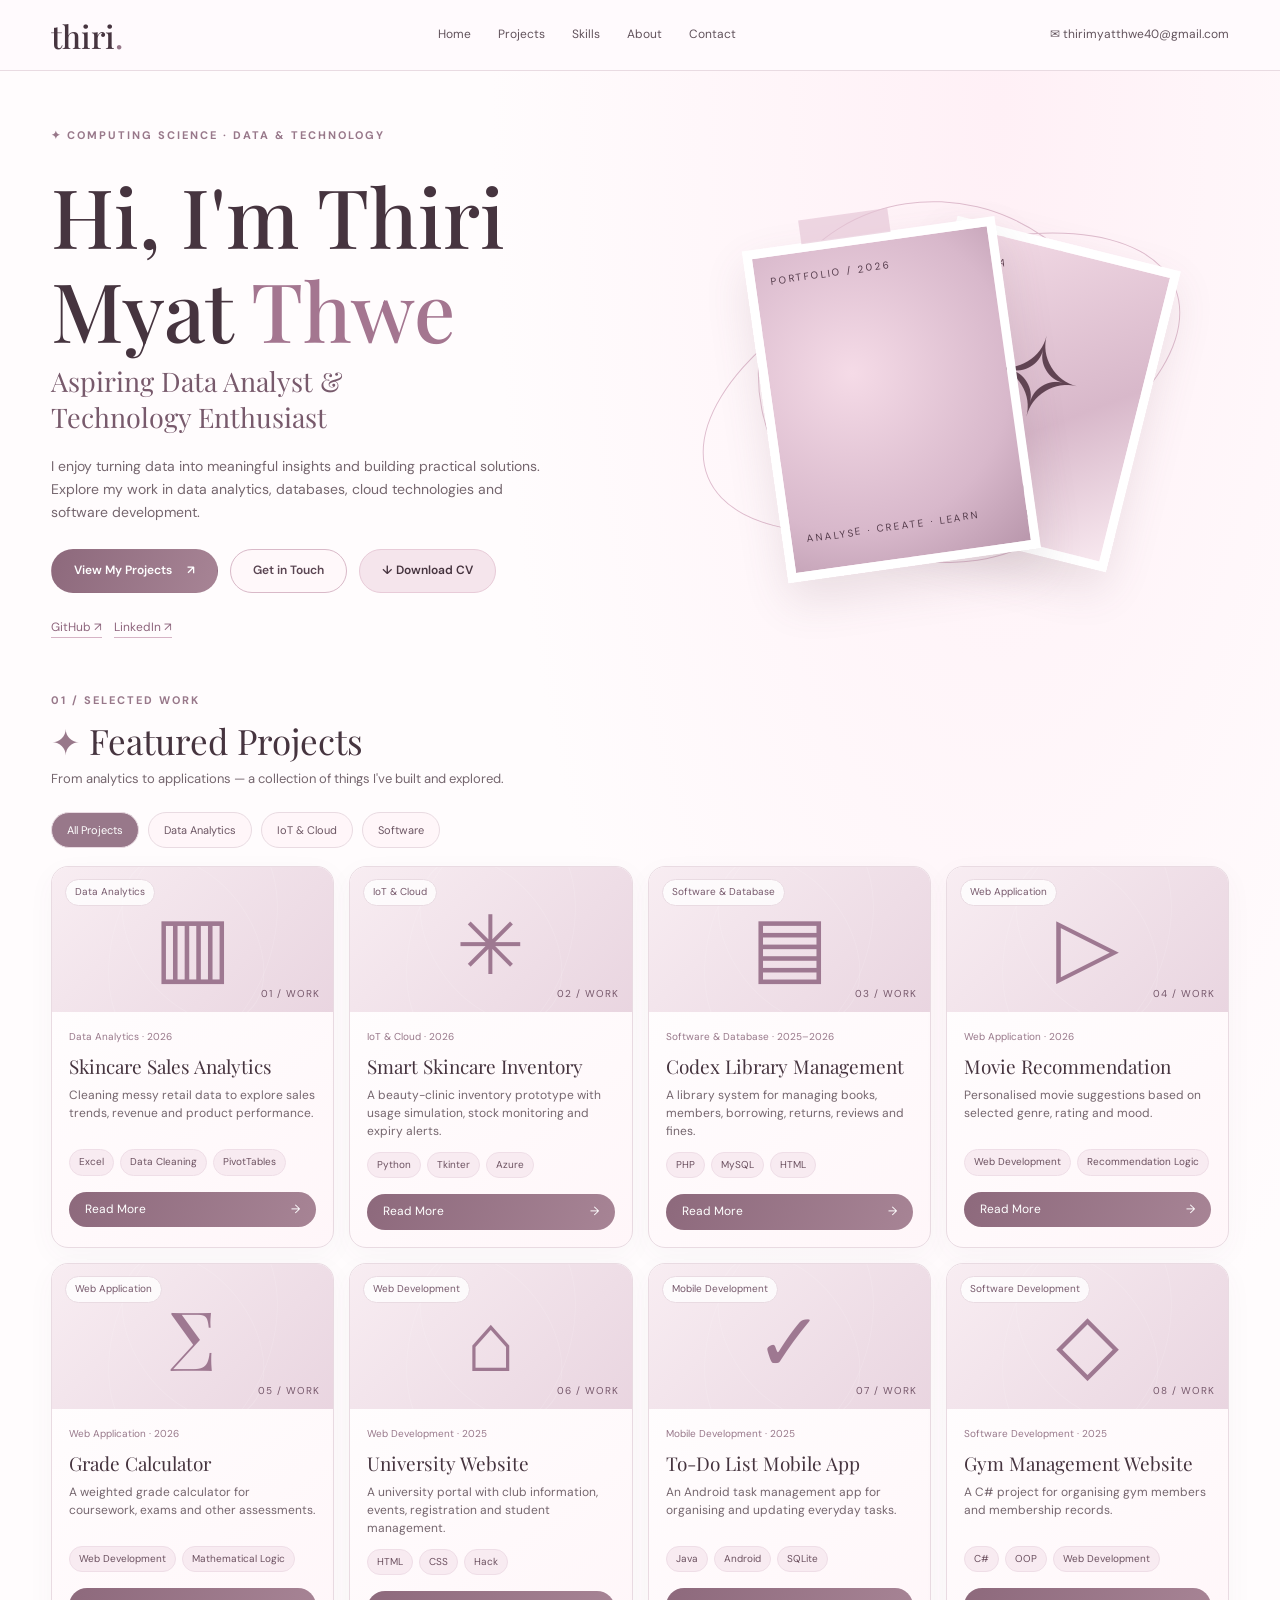
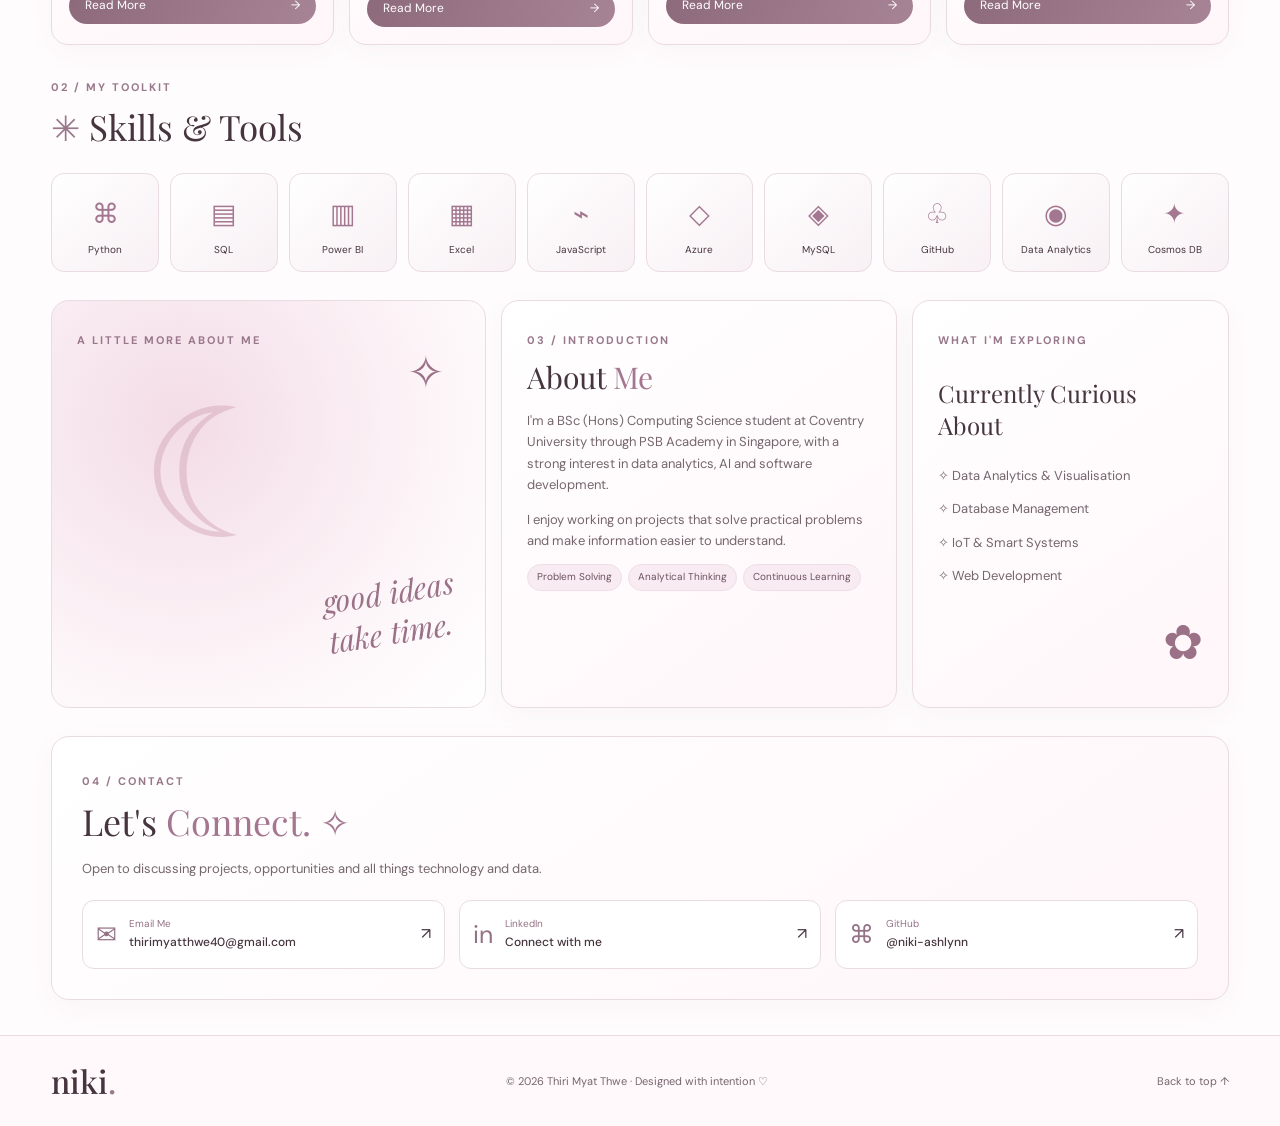
==== commit 47da4634: "Fix formatting and update CV download button" ====
--- a/index.html
+++ b/index.html
@@ -57,7 +57,7 @@
                 </div>
 
                 <h1>
-                    Hi, I'm Thiri Myat<em>Thwe</em>
+                    Hi, I'm Thiri Myat <em>Thwe</em>
                 </h1>
 
                 <h2>
@@ -83,15 +83,14 @@
                     </a>
 
                   <!-- DOWNLOAD CV BUTTON -->
+                    
                     <a
                         class="btn cv-btn"
                         href="assets/Thiri_Myat_Thwe_CV.pdf"
                         download="Thiri_Myat_Thwe_CV.pdf"
-                        type="application/pdf"
                     >
-                      <span>↓</span> Download CV
-    </a>
-
+                        ↓ Download CV
+                    </a>
 
                 </div>
 
--- a/style.css
+++ b/style.css
@@ -58,3 +58,41 @@
 .project-icon {color:#9e7891;text-shadow:none}
 .image-label {background:#ffffffcc;color:#76586b;border-color:#e9dbe2}
 .image-number {color:#76586b}
+
+
+/* ===========================
+   DOWNLOAD CV BUTTON
+=========================== */
+
+.cv-btn {
+    background: #F5E5EC;
+    color: #46343F;
+    border: 1px solid #E8CBD8;
+
+    padding: 11px 22px;
+    border-radius: 30px;
+
+    font-size: 12px;
+    font-weight: 600;
+
+    display: inline-flex;
+    align-items: center;
+    justify-content: center;
+    gap: 10px;
+
+    transition: all 0.25s ease;
+}
+
+.cv-btn:hover {
+    background: #E8CBD8;
+    color: #46343F;
+    border-color: #D5AABB;
+
+    transform: translateY(-2px);
+    box-shadow: 0 5px 15px rgba(152, 120, 138, 0.15);
+}
+
+.cv-btn span {
+    font-size: 17px;
+    font-weight: 700;
+}
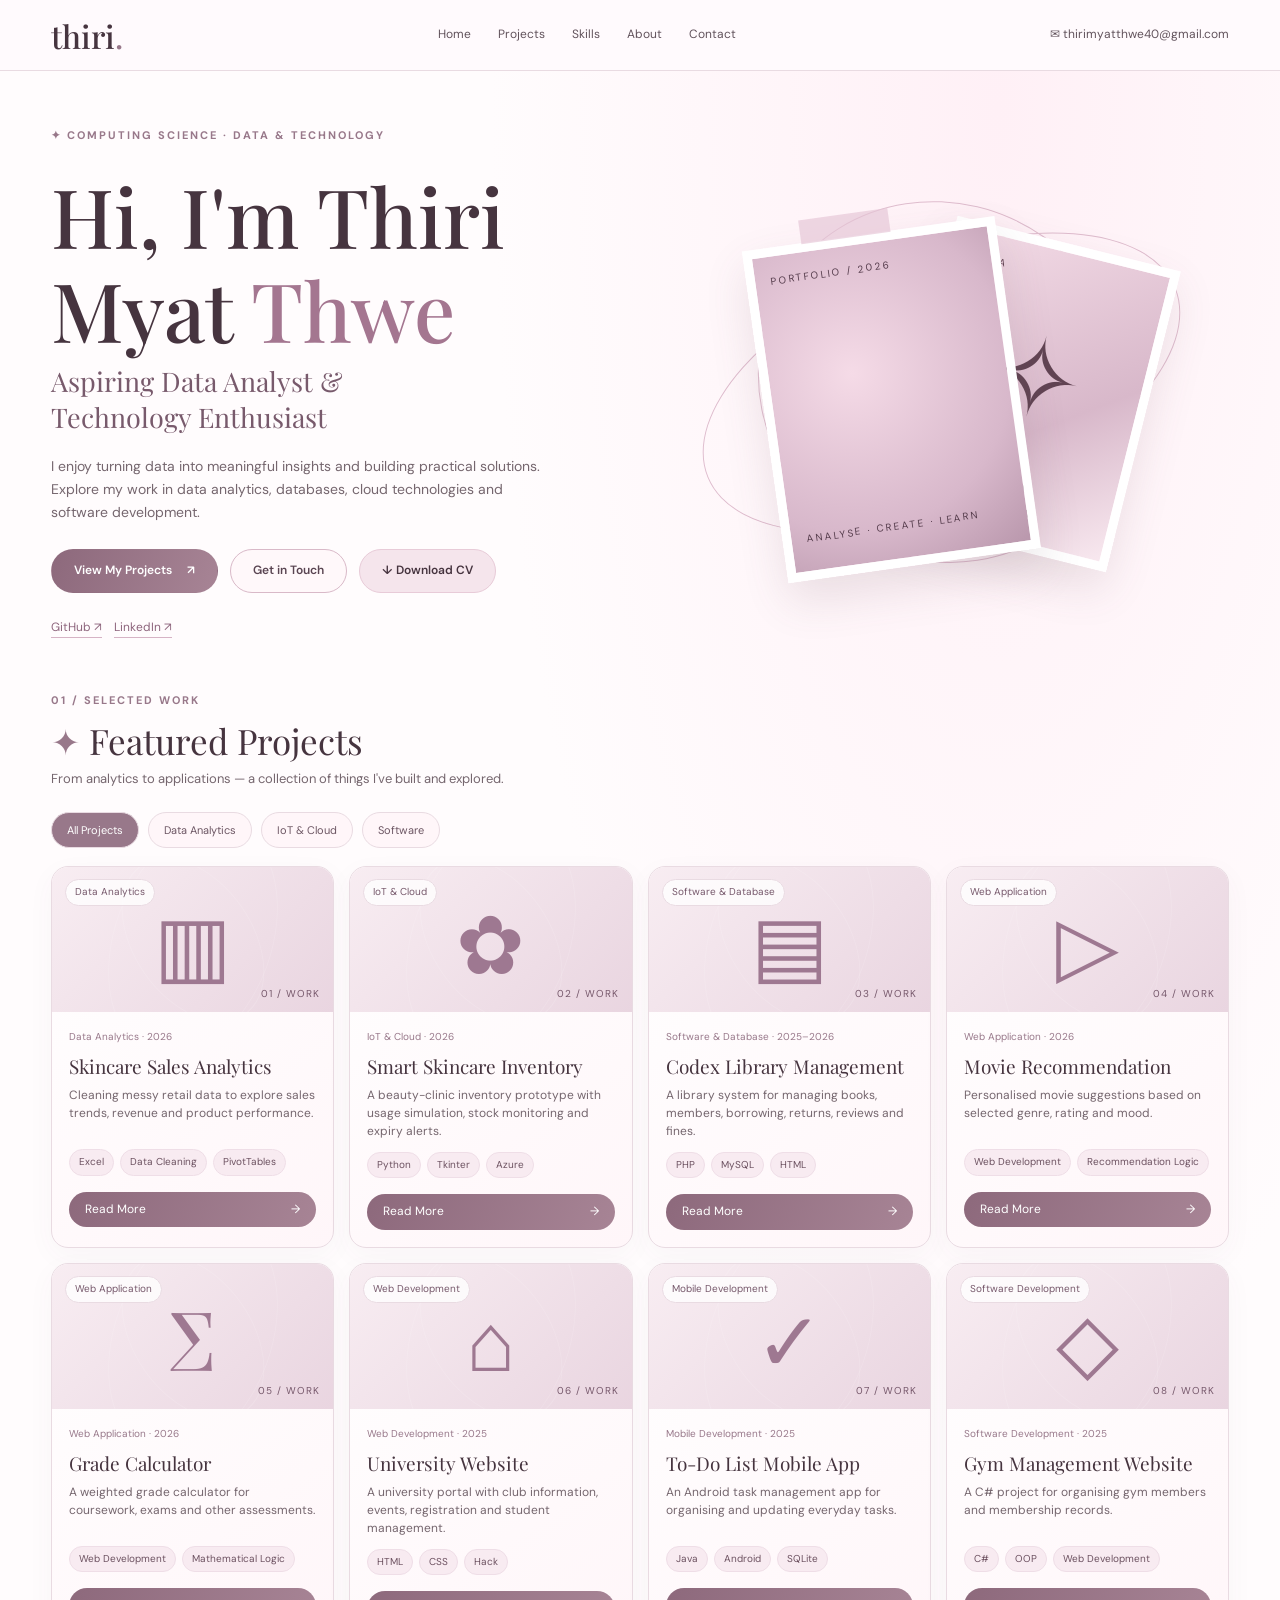
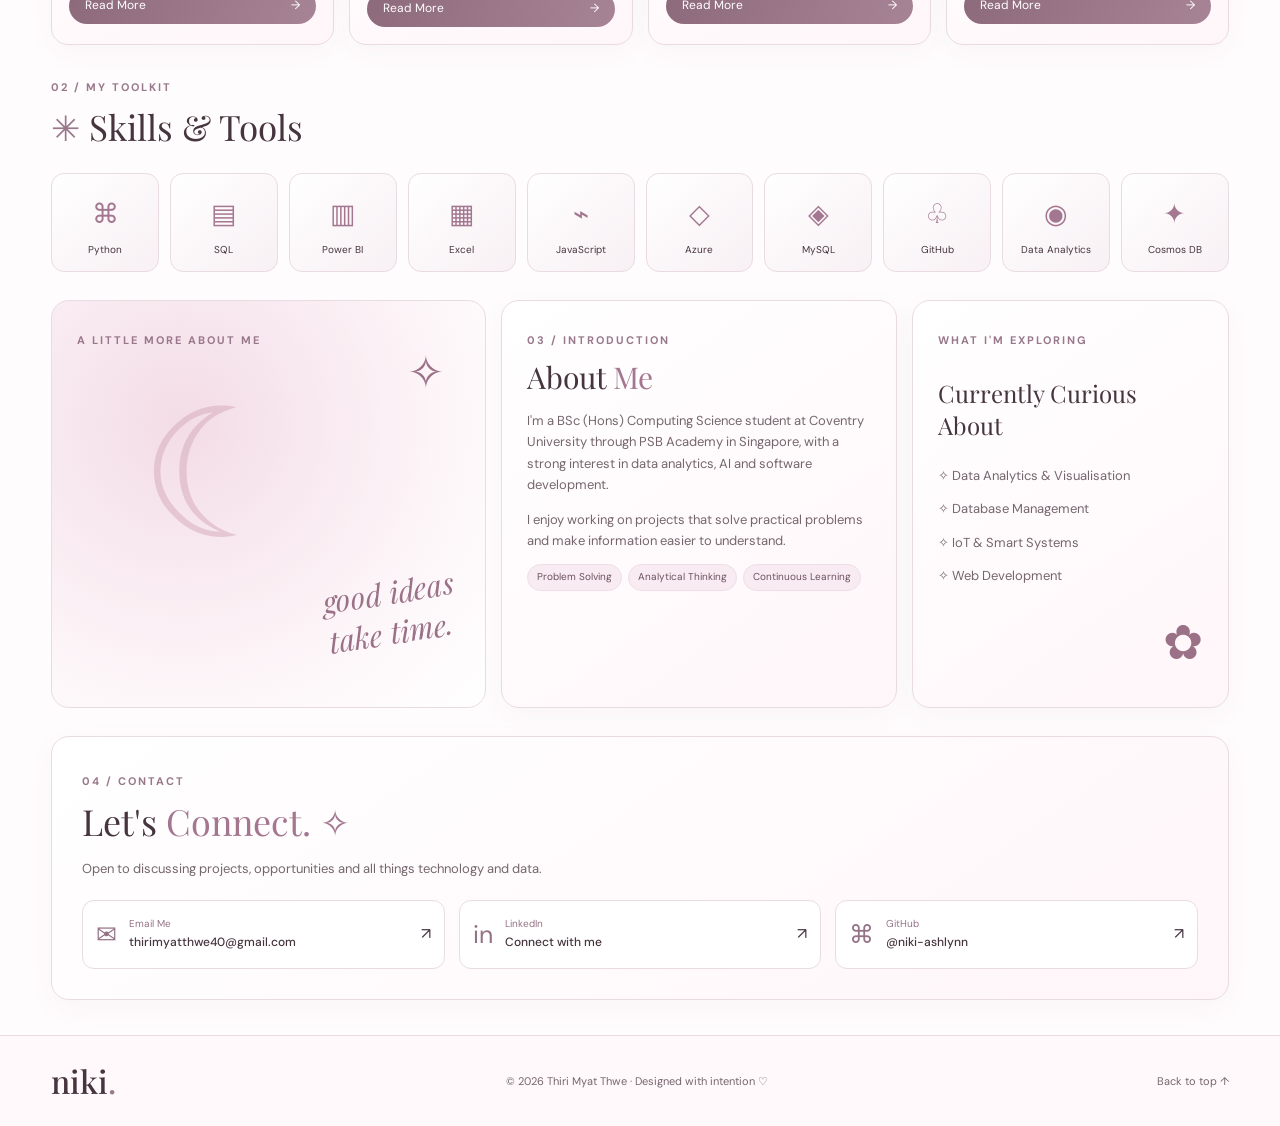
==== commit 15a63c7b: "Update index.html" ====
--- a/index.html
+++ b/index.html
@@ -86,7 +86,7 @@
                     
                     <a
                         class="btn cv-btn"
-                        href="assets/Thiri_Myat_Thwe_CV.pdf"
+                        href="assets/Thiri_Myat_Thwe_CV_DATA ANALYTIC.pdf"
                         download="Thiri_Myat_Thwe_CV.pdf"
                     >
                         ↓ Download CV
